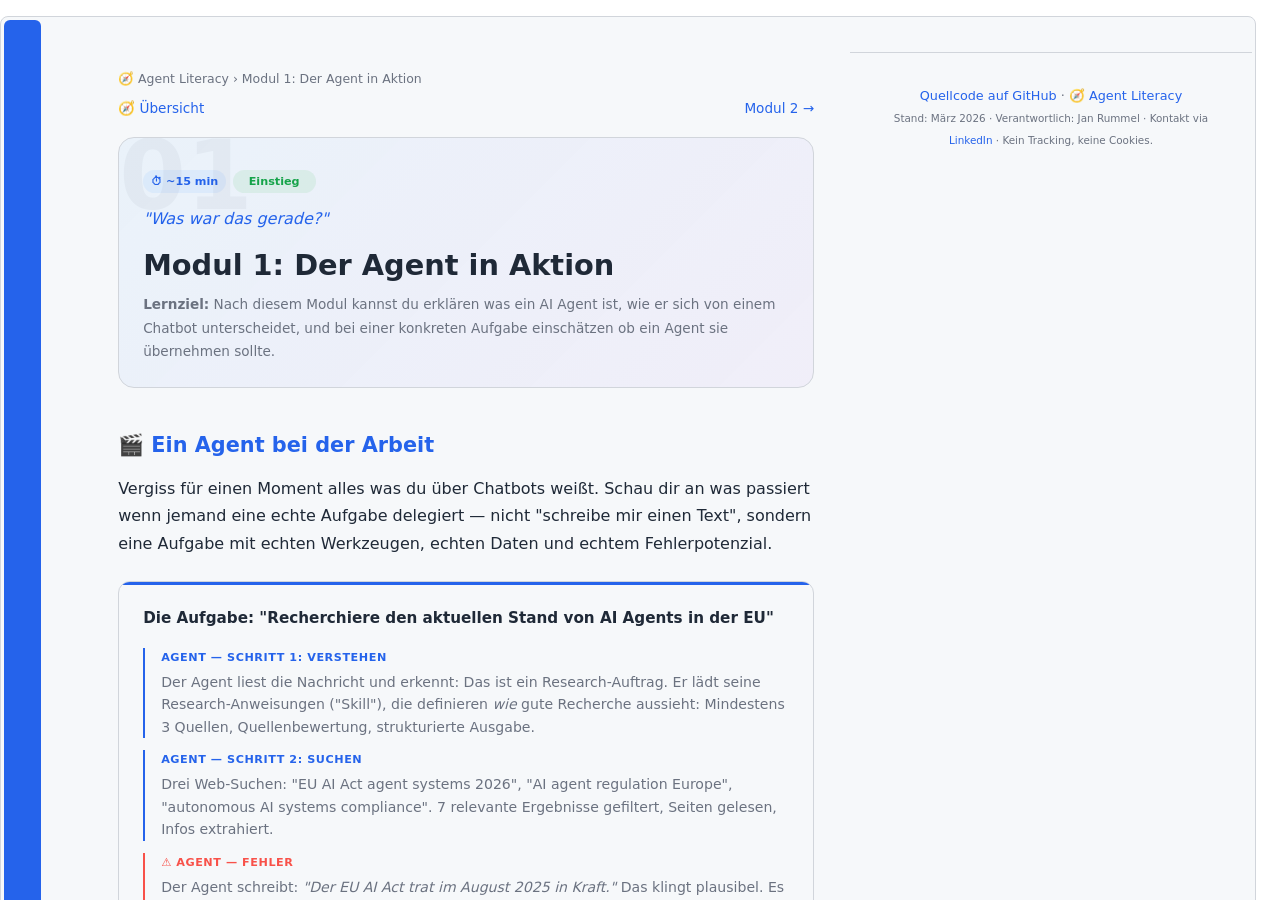
==== modul1.html @ 7f80206a "feat: giscus feedback widget + goatcounter analytics placeholder" ====
<!DOCTYPE html>
<html lang="de">
<head>
<meta charset="UTF-8">
<meta name="viewport" content="width=device-width, initial-scale=1.0">
<title>Modul 1: Der Agent in Aktion — Agent Literacy</title>
<meta name="description" content="Sieh einen AI Agent live arbeiten. Verstehe was unter der Haube passiert. Der Hook.">
<meta property="og:title" content="Modul 1 — Agent Literacy">
<meta property="og:url" content="https://planck-lab.github.io/agent-literacy/modul1.html">
<meta property="og:type" content="article">
<meta name="twitter:card" content="summary">
<meta property="og:image" content="https://planck-lab.github.io/agent-literacy/og-modul1.png">
<meta property="og:image:width" content="1200">
<meta property="og:image:height" content="630">
<link rel="stylesheet" href="style.css">
<link rel="icon" href="data:image/svg+xml,<svg xmlns='http://www.w3.org/2000/svg' viewBox='0 0 100 100'><text y='.9em' font-size='90'>🧭</text></svg>">
<style>
.module-header{position:relative;background:linear-gradient(135deg,rgba(88,166,255,.08),rgba(137,87,229,.06));border:1px solid var(--border);border-radius:16px;padding:2rem 1.5rem 1.5rem;margin-bottom:2rem;overflow:hidden}
.module-header::before{content:'01';position:absolute;top:-10px;right:20px;font-size:6rem;font-weight:900;opacity:.04;line-height:1}
.module-header .pills{display:flex;gap:.4rem;flex-wrap:wrap;margin-bottom:.75rem}
.module-header .pills span{font-size:.7rem;padding:.15rem .5rem;border-radius:20px;font-weight:600}
.module-header h1{font-size:1.8rem;margin-bottom:.25rem}
.module-header .question{color:var(--accent);font-style:italic;margin-bottom:.5rem}
.module-header .lernziel{color:var(--muted);font-size:.85rem}
.header-nav{display:flex;justify-content:space-between;margin-bottom:1rem;font-size:.85rem}
.header-nav a{color:var(--accent);text-decoration:none}
.header-nav a:hover{text-decoration:underline}

.demo-box{background:var(--surface);border:1px solid var(--border);border-radius:12px;padding:1.5rem;margin:1.5rem 0;position:relative;overflow:hidden}
.demo-box::before{content:'';position:absolute;top:0;left:0;right:0;height:3px;background:var(--accent)}
.demo-step{border-left:2px solid var(--accent);padding-left:1rem;margin:.75rem 0}
.demo-step.error{border-left-color:#f85149}
.demo-step.human{border-left-color:var(--green)}
.demo-label{font-size:.7rem;font-weight:700;text-transform:uppercase;letter-spacing:.05em;margin-bottom:.25rem}
.demo-label.agent{color:var(--accent)}
.demo-label.error{color:#f85149}
.demo-label.human{color:var(--green)}
.demo-content{color:var(--muted);font-size:.88rem;line-height:1.6}

.concept-grid{display:grid;grid-template-columns:1fr 1fr;gap:.75rem;margin:1.5rem 0}
.concept-card{background:var(--surface);border:1px solid var(--border);border-radius:10px;padding:1.25rem}
.concept-card .icon{font-size:1.5rem;margin-bottom:.5rem}
.concept-card h4{font-size:.9rem;margin-bottom:.4rem}
.concept-card p{color:var(--muted);font-size:.82rem;line-height:1.5;margin:0}

.loop-visual{display:flex;align-items:center;justify-content:center;gap:.5rem;flex-wrap:wrap;margin:1.5rem 0;padding:1.5rem;background:var(--surface);border:1px solid var(--border);border-radius:12px}
.loop-step{padding:.5rem .75rem;border-radius:8px;font-weight:600;font-size:.82rem;text-align:center;min-width:80px}
.loop-arrow{color:var(--muted);font-size:1.2rem}

.reflection-box{background:rgba(210,153,34,.06);border:1px solid rgba(210,153,34,.2);border-radius:12px;padding:1.5rem;margin:1.5rem 0}
.reflection-box h3{color:var(--orange);font-size:1rem;margin-bottom:.75rem}
.reflection-box ol,.reflection-box ul{padding-left:1.25rem}
.reflection-box li{color:var(--muted);font-size:.88rem;line-height:1.6;margin-bottom:.5rem}

.callout{padding:1rem 1.25rem;border-radius:10px;font-size:.88rem;line-height:1.6;margin:1.5rem 0}
.callout.blue{background:rgba(88,166,255,.06);border:1px solid rgba(88,166,255,.2)}
.callout.green{background:rgba(63,185,80,.06);border:1px solid rgba(63,185,80,.2)}
.callout.red{background:rgba(248,81,73,.06);border:1px solid rgba(248,81,73,.2)}

.case-study{background:var(--surface);border:1px solid var(--border);border-radius:12px;padding:1.5rem;margin:1.5rem 0}
.case-study h3{font-size:1rem;margin-bottom:.25rem}
.case-study .label{font-size:.7rem;font-weight:700;color:var(--accent);text-transform:uppercase;letter-spacing:.05em;margin-bottom:.5rem}

.delegation-exercise{background:var(--surface);border:1px solid var(--border);border-radius:12px;padding:1.5rem;margin:1.5rem 0}
.task-row{display:flex;align-items:center;gap:.75rem;padding:.75rem 0;border-bottom:1px solid var(--border);font-size:.88rem}
.task-row:last-child{border-bottom:none}
.task-emoji{font-size:1.2rem;flex-shrink:0}

.bottom-nav{display:flex;justify-content:space-between;align-items:center;padding:1.5rem 0;margin-top:2rem;border-top:1px solid var(--border)}
.bottom-nav a{color:var(--accent);text-decoration:none;font-size:.9rem}
.bottom-nav a:hover{text-decoration:underline}

@media(max-width:600px){
.module-header h1{font-size:1.4rem}
.concept-grid{grid-template-columns:1fr}
.loop-visual{flex-direction:column}
.loop-arrow{transform:rotate(90deg)}
}
</style>
<script>const _l=localStorage.getItem("lang");if(_l)document.documentElement.lang=_l;</script>
</head>
<body>
<a href="#main-content" class="skip-link"><span class="de">Zum Inhalt springen</span><span class="en">Skip to content</span></a>
<nav class="lang-switch" role="navigation" aria-label="Language">
<button class="lang-btn active" onclick="setLang('de')" aria-label="Switch to German">DE</button>
<button class="lang-btn" onclick="setLang('en')" aria-label="Switch to English">EN</button>
</div>

<main class="container" style="max-width:760px;margin:0 auto;padding:3rem 2rem 2rem">

<div class="breadcrumb"><span class="de"><a href="index.html">🧭 Agent Literacy</a> › Modul 1: Der Agent in Aktion</span><span class="en"><a href="index.html">🧭 Agent Literacy</a> › Module 1: The Agent in Action</span></div>
<div class="header-nav">
<a href="index.html">🧭 <span class="de">Übersicht</span><span class="en">Overview</span></a>
<a href="modul2.html"><span class="de">Modul 2 →</span><span class="en">Module 2 →</span></a>
</div>

<div class="module-header" id="main-content">
<div class="pills">
<span style="background:rgba(88,166,255,.1);color:var(--accent)">⏱ ~15 min</span>
<span style="background:rgba(63,185,80,.1);color:var(--green)"><span class="de">Einstieg</span><span class="en">Start here</span></span>
</div>
<p class="question"><span class="de">"Was war das gerade?"</span><span class="en">"What just happened?"</span></p>
<h1><span class="de">Modul 1: Der Agent in Aktion</span><span class="en">Module 1: The Agent in Action</span></h1>
<p class="lernziel"><span class="de"><strong>Lernziel:</strong> Nach diesem Modul kannst du erklären was ein AI Agent ist, wie er sich von einem Chatbot unterscheidet, und bei einer konkreten Aufgabe einschätzen ob ein Agent sie übernehmen sollte.</span><span class="en"><strong>Learning Goal:</strong> After this module, you can explain what an AI agent is, how it differs from a chatbot, and assess whether an agent should handle a specific task.</span></p>
</div>

<!-- ===== TEIL 1: Live Demo ===== -->
<section>
<h2><span class="de">🎬 Ein Agent bei der Arbeit</span><span class="en">🎬 An Agent at Work</span></h2>

<p><span class="de">Vergiss für einen Moment alles was du über Chatbots weißt. Schau dir an was passiert wenn jemand eine echte Aufgabe delegiert — nicht "schreibe mir einen Text", sondern eine Aufgabe mit echten Werkzeugen, echten Daten und echtem Fehlerpotenzial.</span><span class="en">Forget everything you know about chatbots for a moment. Watch what happens when someone delegates a real task — not "write me a text", but a task with real tools, real data, and real potential for failure.</span></p>

<div class="demo-box">
<h3 style="font-size:.95rem;margin-bottom:1rem"><span class="de">Die Aufgabe: "Recherchiere den aktuellen Stand von AI Agents in der EU"</span><span class="en">The Task: "Research the current state of AI agents in the EU"</span></h3>

<div class="demo-step">
<div class="demo-label agent"><span class="de">Agent — Schritt 1: Verstehen</span><span class="en">Agent — Step 1: Understanding</span></div>
<div class="demo-content"><span class="de">Der Agent liest die Nachricht und erkennt: Das ist ein Research-Auftrag. Er lädt seine Research-Anweisungen ("Skill"), die definieren <em>wie</em> gute Recherche aussieht: Mindestens 3 Quellen, Quellenbewertung, strukturierte Ausgabe.</span><span class="en">The agent reads the message and recognizes: This is a research task. It loads its research instructions ("Skill") that define <em>how</em> good research looks: At least 3 sources, source evaluation, structured output.</span></div>
</div>

<div class="demo-step">
<div class="demo-label agent"><span class="de">Agent — Schritt 2: Suchen</span><span class="en">Agent — Step 2: Searching</span></div>
<div class="demo-content"><span class="de">Drei Web-Suchen: "EU AI Act agent systems 2026", "AI agent regulation Europe", "autonomous AI systems compliance". 7 relevante Ergebnisse gefiltert, Seiten gelesen, Infos extrahiert.</span><span class="en">Three web searches: "EU AI Act agent systems 2026", "AI agent regulation Europe", "autonomous AI systems compliance". 7 relevant results filtered, pages read, info extracted.</span></div>
</div>

<div class="demo-step error">
<div class="demo-label error"><span class="de">⚠️ Agent — Fehler</span><span class="en">⚠️ Agent — Error</span></div>
<div class="demo-content"><span class="de">Der Agent schreibt: <em>"Der EU AI Act trat im August 2025 in Kraft."</em> Das klingt plausibel. Es ist falsch. Der AI Act wurde 2024 verabschiedet, die vollständige Durchsetzung beginnt erst <strong>August 2026</strong>. Der Agent hat zwei verschiedene Daten aus verschiedenen Quellen verwechselt — und es selbstbewusst als Fakt präsentiert.</span><span class="en">The agent writes: <em>"The EU AI Act came into force in August 2025."</em> Sounds plausible. It's wrong. The AI Act was adopted in 2024, full enforcement begins in <strong>August 2026</strong>. The agent confused two different dates from different sources — and confidently presented it as fact.</span></div>
</div>

<div class="demo-step human">
<div class="demo-label human"><span class="de">👤 Mensch — Korrektur</span><span class="en">👤 Human — Correction</span></div>
<div class="demo-content"><span class="de">"Das Datum stimmt nicht. Der AI Act wurde 2024 verabschiedet, Durchsetzung ab August 2026." Der Agent korrigiert sich, speichert die Korrektur als Regel und wird diesen Fehler beim nächsten Mal nicht mehr machen.</span><span class="en">"That date is wrong. The AI Act was adopted in 2024, enforcement from August 2026." The agent corrects itself, saves the correction as a rule, and won't make this mistake again.</span></div>
</div>

<div class="demo-step">
<div class="demo-label agent"><span class="de">Agent — Schritt 3: Ergebnis</span><span class="en">Agent — Step 3: Result</span></div>
<div class="demo-content"><span class="de">Ein strukturiertes Briefing mit korrekten Daten, Quellenangaben mit Tier-Bewertung (A/B/C), offenen Fragen und einem Hinweis auf die eigene Korrektur: <em>"Hinweis: Datum initial falsch, nach Korrektur durch Nutzer aktualisiert."</em></span><span class="en">A structured briefing with correct data, source citations with tier ratings (A/B/C), open questions, and a note about its own correction: <em>"Note: Date initially wrong, updated after user correction."</em></span></div>
</div>
</div>

<div class="callout blue">
<strong><span class="de">Was ist gerade passiert?</span><span class="en">What just happened?</span></strong>
<span class="de">Keine Copy-Paste-Antwort aus einem Chatbot. Der Agent hat <strong>Werkzeuge benutzt</strong> (Web-Suche), eine <strong>Strategie verfolgt</strong> (Research-Skill), einen <strong>Fehler gemacht</strong> und aus der <strong>menschlichen Korrektur gelernt</strong>. Das ist der Unterschied.</span>
<span class="en">No copy-paste answer from a chatbot. The agent <strong>used tools</strong> (web search), followed a <strong>strategy</strong> (research skill), <strong>made an error</strong>, and <strong>learned from human correction</strong>. That's the difference.</span>
</div>
</section>

<!-- ===== TEIL 2: Was ist ein Agent? ===== -->
<section>
<h2><span class="de">Was ist ein AI Agent?</span><span class="en">What Is an AI Agent?</span></h2>

<p><span class="de">Es gibt keine universelle Definition — aber es gibt einen Konsens über die Kernelemente. Anthropic, das Unternehmen hinter Claude, hat es 2024 so zusammengefasst:</span><span class="en">There's no universal definition — but there's consensus on the core elements. Anthropic, the company behind Claude, summarized it in 2024:</span></p>

<div class="callout blue">
<span class="de"><em>"Agents sind Systeme die LLMs nutzen um dynamisch ihren eigenen Workflow zu steuern und externe Tools zu verwenden, um Aufgaben zu erledigen."</em><br>— Anthropic, "Building Effective Agents" (2024)</span>
<span class="en"><em>"Agents are systems that use LLMs to dynamically direct their own workflows and use external tools to accomplish tasks."</em><br>— Anthropic, "Building Effective Agents" (2024)</span>
</div>

<p><span class="de">Drei Worte sind entscheidend: <strong>dynamisch</strong>, <strong>eigenen</strong>, <strong>Tools</strong>. Lass uns die auseinandernehmen.</span><span class="en">Three words are key: <strong>dynamically</strong>, <strong>own</strong>, <strong>tools</strong>. Let's break them apart.</span></p>

<div class="concept-grid">
<div class="concept-card">
<div class="icon">💬</div>
<h4><span class="de">Chatbot</span><span class="en">Chatbot</span></h4>
<p><span class="de">Du schreibst, er antwortet. Ein Ping-Pong. Der Chatbot hat kein Gedächtnis zwischen Sessions, keine Werkzeuge, keine Strategie. Er reagiert — er handelt nicht.</span><span class="en">You write, it answers. A ping-pong. The chatbot has no memory between sessions, no tools, no strategy. It reacts — it doesn't act.</span></p>
</div>
<div class="concept-card" style="border-color:var(--accent)">
<div class="icon">🤖</div>
<h4 style="color:var(--accent)"><span class="de">Agent</span><span class="en">Agent</span></h4>
<p><span class="de">Du gibst einen Auftrag, er <em>entscheidet</em> wie er ihn löst. Er kann im Web suchen, Dateien lesen, andere Agents fragen, Ergebnisse speichern. Er plant, handelt und reflektiert — in einer Schleife.</span><span class="en">You give a task, it <em>decides</em> how to solve it. It can search the web, read files, ask other agents, save results. It plans, acts, and reflects — in a loop.</span></p>
</div>
</div>

<h3><span class="de">Die Agent-Schleife</span><span class="en">The Agent Loop</span></h3>

<p><span class="de">Jeder Agent — egal welches Framework, egal welcher Anbieter — folgt im Kern dem gleichen Muster:</span><span class="en">Every agent — regardless of framework or provider — follows the same core pattern:</span></p>

<div class="loop-visual">
<div class="loop-step" style="background:rgba(88,166,255,.1);color:var(--accent)"><span class="de">Wahrnehmen</span><span class="en">Perceive</span></div>
<div class="loop-arrow">→</div>
<div class="loop-step" style="background:rgba(137,87,229,.1);color:var(--purple)"><span class="de">Denken</span><span class="en">Think</span></div>
<div class="loop-arrow">→</div>
<div class="loop-step" style="background:rgba(63,185,80,.1);color:var(--green)"><span class="de">Handeln</span><span class="en">Act</span></div>
<div class="loop-arrow">→</div>
<div class="loop-step" style="background:rgba(210,153,34,.1);color:var(--orange)"><span class="de">Beobachten</span><span class="en">Observe</span></div>
<div class="loop-arrow">↩</div>
</div>

<p><span class="de">Das ist keine Theorie — du hast es gerade gesehen:</span><span class="en">This isn't theory — you just saw it:</span></p>

<ol>
<li><span class="de"><strong>Wahrnehmen:</strong> Die Nachricht lesen, Intent erkennen ("Das ist ein Research-Auftrag")</span><span class="en"><strong>Perceive:</strong> Read the message, recognize intent ("This is a research task")</span></li>
<li><span class="de"><strong>Denken:</strong> Research-Skill laden, Suchstrategie planen</span><span class="en"><strong>Think:</strong> Load research skill, plan search strategy</span></li>
<li><span class="de"><strong>Handeln:</strong> Web-Suche ausführen, Seiten lesen, Infos extrahieren</span><span class="en"><strong>Act:</strong> Execute web search, read pages, extract information</span></li>
<li><span class="de"><strong>Beobachten:</strong> Ergebnisse prüfen — reichen sie? Sind sie konsistent? → Wenn nicht: zurück zu Schritt 2</span><span class="en"><strong>Observe:</strong> Check results — are they sufficient? Consistent? → If not: back to step 2</span></li>
</ol>

<div class="callout green">
<strong><span class="de">Das ist der Kern.</span><span class="en">That's the core.</span></strong>
<span class="de">Alles andere — MCP, LangChain, CrewAI, OpenClaw — sind Implementierungen dieses Musters. Das Muster selbst ist älter als ChatGPT — es basiert auf dem Sense-Plan-Act-Paradigma aus der Robotik (1960er) und dem BDI-Modell (Belief-Desire-Intention, Rao &amp; Georgeff, 1995).</span>
<span class="en">Everything else — MCP, LangChain, CrewAI, OpenClaw — are implementations of this pattern. The pattern predates ChatGPT — it's based on the Sense-Plan-Act paradigm from robotics (1960s) and the BDI model (Belief-Desire-Intention, Rao &amp; Georgeff, 1995).</span>
</div>
</section>

<!-- ===== TEIL 3: Die vier Bausteine ===== -->
<section>
<h2><span class="de">Die vier Bausteine eines Agent Systems</span><span class="en">The Four Building Blocks of an Agent System</span></h2>

<p><span class="de">Du musst kein Agent System bauen können. Aber du solltest wissen woraus es besteht — so wie du kein Auto bauen musst, aber Lenkrad, Bremse und Motor kennen solltest.</span><span class="en">You don't need to know how to build an agent system. But you should know what it's made of — just like you don't need to build a car, but you should know the steering wheel, brakes, and engine.</span></p>

<div class="concept-grid">
<div class="concept-card">
<div class="icon">🧠</div>
<h4><span class="de">1. Das Gehirn (LLM)</span><span class="en">1. The Brain (LLM)</span></h4>
<p><span class="de">Ein Large Language Model wie GPT-4, Claude oder Llama. Es kann denken, Text verstehen und Entscheidungen treffen — aber es kann nichts <em>tun</em> ohne Werkzeuge.</span><span class="en">A Large Language Model like GPT-4, Claude, or Llama. It can think, understand text, and make decisions — but it can't <em>do</em> anything without tools.</span></p>
</div>
<div class="concept-card">
<div class="icon">🔧</div>
<h4><span class="de">2. Die Werkzeuge (Tools)</span><span class="en">2. The Tools</span></h4>
<p><span class="de">Web-Suche, Dateien lesen, E-Mails senden, APIs aufrufen. Tools geben dem Agent Hände. Ohne Tools ist ein Agent nur ein Chatbot der gute Vorsätze hat.</span><span class="en">Web search, reading files, sending emails, calling APIs. Tools give the agent hands. Without tools, an agent is just a chatbot with good intentions.</span></p>
</div>
<div class="concept-card">
<div class="icon">📝</div>
<h4><span class="de">3. Das Gedächtnis (Memory)</span><span class="en">3. The Memory</span></h4>
<p><span class="de">Kurzzeit (aktuelle Unterhaltung), Langzeit (gespeicherte Fakten und Regeln). Ohne Gedächtnis vergisst der Agent alles nach jedem Gespräch — wie ein Kollege mit totalem Gedächtnisverlust.</span><span class="en">Short-term (current conversation), long-term (stored facts and rules). Without memory, the agent forgets everything after each conversation — like a colleague with total amnesia.</span></p>
</div>
<div class="concept-card">
<div class="icon">📋</div>
<h4><span class="de">4. Die Anweisungen (Instructions)</span><span class="en">4. The Instructions</span></h4>
<p><span class="de">Wer bin ich? Was darf ich? Was soll ich nie tun? Wie recherchiere ich? Anweisungen definieren Identität und Verhalten — wie ein Arbeitsvertrag mit Jobbeschreibung.</span><span class="en">Who am I? What may I do? What must I never do? How do I research? Instructions define identity and behavior — like an employment contract with a job description.</span></p>
</div>
</div>

<div class="callout blue">
<strong><span class="de">Merke:</span><span class="en">Remember:</span></strong>
<span class="de">Gehirn + Tools + Gedächtnis + Anweisungen = Agent System. Jede dieser Komponenten kann stark oder schwach sein. Die Kunst liegt nicht im Bauen — sie liegt im <strong>richtigen Zusammenspiel</strong>.</span>
<span class="en">Brain + Tools + Memory + Instructions = Agent System. Each component can be strong or weak. The art isn't in building — it's in the <strong>right combination</strong>.</span>
</div>
</section>

<!-- ===== TEIL 4: Chatbot vs Agent ===== -->
<section>
<h2><span class="de">Chatbot vs. Agent — Der entscheidende Unterschied</span><span class="en">Chatbot vs. Agent — The Crucial Difference</span></h2>

<table>
<thead>
<tr>
<th></th>
<th><span class="de">Chatbot</span><span class="en">Chatbot</span></th>
<th><span class="de">Agent</span><span class="en">Agent</span></th>
</tr>
</thead>
<tbody>
<tr>
<td><span class="de">Interaktion</span><span class="en">Interaction</span></td>
<td><span class="de">Frage → Antwort</span><span class="en">Question → Answer</span></td>
<td><span class="de">Auftrag → Strategie → Ergebnis</span><span class="en">Task → Strategy → Result</span></td>
</tr>
<tr>
<td><span class="de">Werkzeuge</span><span class="en">Tools</span></td>
<td><span class="de">Keine (nur Texterzeugung)</span><span class="en">None (text generation only)</span></td>
<td><span class="de">Web-Suche, Dateien, APIs, Shell</span><span class="en">Web search, files, APIs, shell</span></td>
</tr>
<tr>
<td><span class="de">Gedächtnis</span><span class="en">Memory</span></td>
<td><span class="de">Nur innerhalb der Session</span><span class="en">Only within the session</span></td>
<td><span class="de">Über Sessions hinweg</span><span class="en">Across sessions</span></td>
</tr>
<tr>
<td><span class="de">Autonomie</span><span class="en">Autonomy</span></td>
<td><span class="de">Wartet auf Input</span><span class="en">Waits for input</span></td>
<td><span class="de">Kann eigenständig handeln</span><span class="en">Can act independently</span></td>
</tr>
<tr>
<td><span class="de">Fehler</span><span class="en">Errors</span></td>
<td><span class="de">Falsche Antwort</span><span class="en">Wrong answer</span></td>
<td><span class="de">Falsche Handlung (schwerwiegender)</span><span class="en">Wrong action (more serious)</span></td>
</tr>
</tbody>
</table>

<div class="callout red">
<strong><span class="de">Warum der Unterschied wichtig ist:</span><span class="en">Why the difference matters:</span></strong>
<span class="de">Wenn ein Chatbot etwas Falsches sagt, liest du es und ignorierst es. Wenn ein Agent etwas Falsches <em>tut</em> — eine Datei löscht, eine E-Mail sendet, einen falschen Commit pusht — hat das Konsequenzen in der echten Welt. Deshalb ist das Thema <strong>Vertrauen & Delegation</strong> (Modul 2) so zentral.</span>
<span class="en">When a chatbot says something wrong, you read it and ignore it. When an agent <em>does</em> something wrong — deletes a file, sends an email, pushes a bad commit — that has real-world consequences. That's why <strong>Trust & Delegation</strong> (Module 2) is so central.</span>
</div>
</section>

<!-- ===== TEIL 5: Fallstudie ===== -->
<section>
<div class="case-study">
<div class="label"><span class="de">Fallstudie</span><span class="en">Case Study</span></div>
<h3><span class="de">🏗️ "Dieser Kurs wurde von einem Agent mitgebaut"</span><span class="en">🏗️ "This course was co-built by an agent"</span></h3>

<p style="color:var(--muted);font-size:.88rem;line-height:1.6"><span class="de">Kein Marketing-Claim — eine dokumentierte Tatsache. Die Architektur dieses Kurses wurde von einem AI Agent System entworfen, das auf einem Mac mini läuft. Der Agent:</span><span class="en">Not a marketing claim — a documented fact. This course's architecture was designed by an AI agent system running on a Mac mini. The agent:</span></p>

<ul style="color:var(--muted);font-size:.88rem;line-height:1.8">
<li><span class="de">Recherchierte existierende Kurse und fand die Marktlücke (alle Kurse sind Build-Kurse)</span><span class="en">Researched existing courses and found the market gap (all courses are build courses)</span></li>
<li><span class="de">Analysierte die besten Online-Kurse weltweit (Andrew Ng, fast.ai, 3Blue1Brown) nach Engagement-Patterns</span><span class="en">Analyzed the world's best online courses (Andrew Ng, fast.ai, 3Blue1Brown) for engagement patterns</span></li>
<li><span class="de">Fand 10 kritische Faktenfehler in einer früheren Version — und fixte sie</span><span class="en">Found 10 critical factual errors in an earlier version — and fixed them</span></li>
<li><span class="de">Machte dabei selbst Fehler (falsche Jahreszahlen, verwechselte Autoren) — die der Mensch korrigierte</span><span class="en">Made its own mistakes along the way (wrong years, confused authors) — which the human corrected</span></li>
</ul>

<p style="color:var(--muted);font-size:.88rem;line-height:1.6"><span class="de">Das ist kein perfekter Prozess. Es ist ein <strong>ehrlicher Prozess</strong> — und genau darum geht es in diesem Kurs. Die Architektur des Systems ist als <a href="https://github.com/planck-lab/agent-system-starter-kit" style="color:var(--accent)">Open-Source Starter Kit</a> verfügbar.</span><span class="en">This isn't a perfect process. It's an <strong>honest process</strong> — and that's exactly what this course is about. The system's architecture is available as an <a href="https://github.com/planck-lab/agent-system-starter-kit" style="color:var(--accent)">open-source Starter Kit</a>.</span></p>
</div>
</section>

<!-- Running Example -->
<section>
<div style="background:rgba(137,87,229,.06);border:1px solid rgba(137,87,229,.2);border-radius:12px;padding:1.25rem;margin:1.5rem 0">
<p style="font-size:.75rem;font-weight:700;color:#8957e5;text-transform:uppercase;letter-spacing:.05em;margin-bottom:.5rem"><span class="de">📎 Durchgängiges Beispiel: TechCo</span><span class="en">📎 Running Example: TechCo</span></p>
<p style="color:var(--muted);font-size:.85rem;line-height:1.6"><span class="de"><strong>TechCo</strong> ist eine Beratungsfirma mit 20 Leuten. Die Geschäftsführerin Lisa hat gehört, dass AI Agents die Produktivität steigern können. Sie bittet ihren Tech Lead Marco, das Thema zu evaluieren. In jedem Modul begleiten wir TechCo bei einer Entscheidung.</span><span class="en"><strong>TechCo</strong> is a consulting firm with 20 people. CEO Lisa heard that AI agents can boost productivity. She asks tech lead Marco to evaluate the topic. In every module, we follow TechCo through a decision.</span></p>
<p style="color:var(--muted);font-size:.85rem;line-height:1.6;margin-top:.5rem"><span class="de"><strong>Modul 1:</strong> Marco testet einen Agent mit einer Research-Aufgabe. Der Agent liefert in 3 Minuten ein Briefing — inklusive einem falschen Datum. Marco denkt: <em>"Beeindruckend schnell. Aber kann ich dem vertrauen?"</em></span><span class="en"><strong>Module 1:</strong> Marco tests an agent with a research task. The agent delivers a briefing in 3 minutes — including a wrong date. Marco thinks: <em>"Impressively fast. But can I trust it?"</em></span></p>
</div>
</section>

<!-- ===== TEIL 6: Erstes Delegation Decision ===== -->
<section>
<h2><span class="de">🧭 Dein erstes Delegation Decision</span><span class="en">🧭 Your First Delegation Decision</span></h2>

<p><span class="de">Das zentrale Framework dieses Kurses. Für jede Aufgabe: <strong>Kann der Agent sie?</strong> und <strong>Was passiert wenn er einen Fehler macht?</strong></span><span class="en">The central framework of this course. For every task: <strong>Can the agent do it?</strong> and <strong>What happens if it makes a mistake?</strong></span></p>

<div class="delegation-exercise">
<h3 style="font-size:.95rem;margin-bottom:1rem"><span class="de">Übung: Ordne diese Aufgaben ein</span><span class="en">Exercise: Classify these tasks</span></h3>

<div class="task-row">
<span class="task-emoji">📰</span>
<div>
<strong><span class="de">Nachrichten zu einem Thema zusammenfassen</span><span class="en">Summarize news about a topic</span></strong>
<details><summary style="color:var(--accent);font-size:.8rem;cursor:pointer;margin-top:.25rem"><span class="de">Lösung zeigen</span><span class="en">Show solution</span></summary>
<p style="color:var(--muted);font-size:.8rem;padding-top:.25rem"><span class="de">Agent kann es ✅ · Risiko niedrig → <strong style="color:var(--green)">Delegieren</strong></span><span class="en">Agent can do it ✅ · Risk low → <strong style="color:var(--green)">Delegate</strong></span></p>
</details>
</div>
</div>

<div class="task-row">
<span class="task-emoji">📧</span>
<div>
<strong><span class="de">E-Mail an einen Kunden senden</span><span class="en">Send an email to a customer</span></strong>
<details><summary style="color:var(--accent);font-size:.8rem;cursor:pointer;margin-top:.25rem"><span class="de">Lösung zeigen</span><span class="en">Show solution</span></summary>
<p style="color:var(--muted);font-size:.8rem;padding-top:.25rem"><span class="de">Agent kann es ✅ · Risiko hoch (irreversibel, reputationsrelevant) → <strong style="color:var(--orange)">Nur mit Freigabe</strong></span><span class="en">Agent can do it ✅ · Risk high (irreversible, reputation) → <strong style="color:var(--orange)">Only with approval</strong></span></p>
</details>
</div>
</div>

<div class="task-row">
<span class="task-emoji">🔢</span>
<div>
<strong><span class="de">Komplexe Finanzprognose erstellen</span><span class="en">Create a complex financial forecast</span></strong>
<details><summary style="color:var(--accent);font-size:.8rem;cursor:pointer;margin-top:.25rem"><span class="de">Lösung zeigen</span><span class="en">Show solution</span></summary>
<p style="color:var(--muted);font-size:.8rem;padding-top:.25rem"><span class="de">Agent kann es eingeschränkt · Risiko hoch → <strong style="color:#f85149">Nicht delegieren</strong> (Agent kann Daten sammeln, Mensch analysiert)</span><span class="en">Agent can partially · Risk high → <strong style="color:#f85149">Don't delegate</strong> (Agent collects data, human analyzes)</span></p>
</details>
</div>
</div>

<div class="task-row">
<span class="task-emoji">🗂️</span>
<div>
<strong><span class="de">Dateien in einem Ordner umbenennen</span><span class="en">Rename files in a folder</span></strong>
<details><summary style="color:var(--accent);font-size:.8rem;cursor:pointer;margin-top:.25rem"><span class="de">Lösung zeigen</span><span class="en">Show solution</span></summary>
<p style="color:var(--muted);font-size:.8rem;padding-top:.25rem"><span class="de">Agent kann es ✅ · Risiko mittel (reversibel, aber nervig) → <strong style="color:var(--orange)">Plan zeigen lassen, dann freigeben</strong></span><span class="en">Agent can do it ✅ · Risk medium (reversible, but annoying) → <strong style="color:var(--orange)">Review plan first, then approve</strong></span></p>
</details>
</div>
</div>
</div>
</section>

<!-- ===== TEIL 7: Reflexion ===== -->
<section>
<div class="reflection-box">
<h3>💭 <span class="de">Reflexionsfragen</span><span class="en">Reflection Questions</span></h3>
<ol>
<li><span class="de">In der Demo hat der Agent ein falsches Datum präsentiert. <strong>Woran hättest du erkannt dass es falsch ist?</strong> Was wenn du das Thema nicht gut genug kennst um den Fehler zu bemerken?</span><span class="en">In the demo, the agent presented a wrong date. <strong>How would you have recognized it was wrong?</strong> What if you don't know the topic well enough to spot the error?</span></li>
<li><span class="de">Denk an deinen Arbeitsalltag: <strong>Welche Aufgabe würdest du als erstes an einen Agent delegieren?</strong> Warum gerade die?</span><span class="en">Think about your workday: <strong>Which task would you delegate to an agent first?</strong> Why that one?</span></li>
<li><span class="de">Der Fehler war ein falsches Datum — relativ harmlos. <strong>Was wäre passiert wenn der Fehler in einer E-Mail an einen wichtigen Kunden gelandet wäre?</strong></span><span class="en">The error was a wrong date — relatively harmless. <strong>What would have happened if that error ended up in an email to an important client?</strong></span></li>
</ol>
</div>
</section>

<!-- ===== Spot the Error ===== -->
<section>
<h2><span class="de">🔍 Spot the Error</span><span class="en">🔍 Spot the Error</span></h2>

<p><span class="de">Ein Agent hat folgendes geschrieben. Finde den Fehler:</span><span class="en">An agent wrote the following. Find the error:</span></p>

<div class="demo-box" style="border-color:var(--orange)">
<p style="font-size:.88rem;line-height:1.6;color:var(--muted);font-style:italic"><span class="de">"MCP (Model Context Protocol) wurde 2024 von OpenAI vorgestellt und hat sich als Industriestandard für die Kommunikation zwischen Agents etabliert."</span><span class="en">"MCP (Model Context Protocol) was introduced by OpenAI in 2024 and has established itself as the industry standard for communication between agents."</span></p>
</div>

<details>
<summary style="cursor:pointer;color:var(--accent);font-size:.9rem"><span class="de">Lösung aufdecken</span><span class="en">Reveal solution</span></summary>
<div style="margin-top:.75rem;padding:1rem;background:var(--surface);border-radius:8px;font-size:.88rem">
<p><span class="de"><strong>Zwei Fehler:</strong></span><span class="en"><strong>Two errors:</strong></span></p>
<ol style="color:var(--muted);line-height:1.6">
<li><span class="de">MCP wurde von <strong>Anthropic</strong> vorgestellt, nicht von OpenAI.</span><span class="en">MCP was introduced by <strong>Anthropic</strong>, not OpenAI.</span></li>
<li><span class="de">MCP ist ein Protokoll für <strong>Tool-Nutzung</strong> (Agent ↔ Tool), nicht für die Kommunikation zwischen Agents. Für Agent-zu-Agent gibt es A2A (Agent-to-Agent Protocol) von Google.</span><span class="en">MCP is a protocol for <strong>tool usage</strong> (Agent ↔ Tool), not for communication between agents. For agent-to-agent communication, there's A2A (Agent-to-Agent Protocol) by Google.</span></li>
</ol>
<p style="color:var(--muted)"><span class="de"><strong>Lesson:</strong> Agents verwechseln häufig ähnliche Konzepte — besonders bei Firmen und Protokollen. Immer verifizieren.</span><span class="en"><strong>Lesson:</strong> Agents frequently confuse similar concepts — especially companies and protocols. Always verify.</span></p>
</div>
</details>
</section>

<!-- ===== Takeaway ===== -->
<section>
<h2><span class="de">📌 Was du mitnimmst</span><span class="en">📌 Key Takeaways</span></h2>

<ol style="line-height:1.8;font-size:.92rem">
<li><span class="de"><strong>Ein Agent ist kein besserer Chatbot</strong> — er kann handeln, planen und Fehler machen die echte Konsequenzen haben.</span><span class="en"><strong>An agent is not a better chatbot</strong> — it can act, plan, and make mistakes with real consequences.</span></li>
<li><span class="de"><strong>Die Agent-Schleife</strong> (Wahrnehmen → Denken → Handeln → Beobachten) ist das universelle Muster hinter jedem Framework.</span><span class="en"><strong>The Agent Loop</strong> (Perceive → Think → Act → Observe) is the universal pattern behind every framework.</span></li>
<li><span class="de"><strong>Vier Bausteine:</strong> Gehirn (LLM), Werkzeuge, Gedächtnis, Anweisungen. Jeder kann stark oder schwach sein.</span><span class="en"><strong>Four building blocks:</strong> Brain (LLM), Tools, Memory, Instructions. Each can be strong or weak.</span></li>
<li><span class="de"><strong>The Delegation Decision</strong> — die erste Frage bei jeder Aufgabe: Kann der Agent das? Und was passiert wenn er sich irrt?</span><span class="en"><strong>The Delegation Decision</strong> — the first question for every task: Can the agent do it? And what happens if it's wrong?</span></li>
</ol>
</section>

<!-- ===== Bottom Navigation ===== -->
<div class="bottom-nav">
<a href="index.html">← <span class="de">Übersicht</span><span class="en">Overview</span></a>
<a href="modul2.html"><span class="de">Modul 2: Vertrauen & Delegation →</span><span class="en">Module 2: Trust & Delegation →</span></a>
</div>

<!-- Giscus Feedback Widget -->
<section class="feedback-section" style="max-width: 800px; margin: 3rem auto; padding: 0 1rem;">
  <h2 style="color: #e0e0e0; font-size: 1.3rem; margin-bottom: 1rem;">💬 Feedback & Fragen</h2>
  <script src="https://giscus.app/client.js"
    data-repo="planck-lab/agent-literacy"
    data-repo-id="REPO_ID_PLACEHOLDER"
    data-category="General"
    data-category-id="CATEGORY_ID_PLACEHOLDER"
    data-mapping="pathname"
    data-strict="0"
    data-reactions-enabled="1"
    data-emit-metadata="0"
    data-input-position="top"
    data-theme="dark_dimmed"
    data-lang="de"
    crossorigin="anonymous"
    async>
  </script>
</section>

</main><!-- /.container -->

<footer role="contentinfo">
<a href="https://github.com/planck-lab/agent-literacy"><span class="de">Quellcode auf GitHub</span><span class="en">Source on GitHub</span></a> · <a href="index.html">🧭 Agent Literacy</a>
<br><span style="font-size:.65rem;color:var(--muted)"><span class="de">Stand: März 2026 · Verantwortlich: Jan Rummel · Kontakt via <a href="https://linkedin.com/in/janrummel">LinkedIn</a> · Kein Tracking, keine Cookies.</span><span class="en">As of March 2026 · Responsible: Jan Rummel · Contact via <a href="https://linkedin.com/in/janrummel">LinkedIn</a> · No tracking, no cookies.</span></span>
</footer>

<script>
function setLang(l){document.documentElement.lang=l;document.querySelectorAll('.lang-btn').forEach(b=>b.classList.remove('active'));document.querySelector(`.lang-btn[onclick="setLang('${l}')"]`).classList.add('active');localStorage.setItem('lang',l)}
const s=localStorage.getItem('lang');if(s)setLang(s);
</script>
<button class="back-to-top" onclick="scrollTo({top:0,behavior:'smooth'})" aria-label="Back to top">↑</button>
<script>const b=document.querySelector(".back-to-top");window.addEventListener("scroll",()=>{b.style.display=window.scrollY>400?"flex":"none"})</script>
<!-- GoatCounter Analytics - code wird nach Account-Setup eingesetzt -->
<!-- <script data-goatcounter="https://SITECODE.goatcounter.com/count" async src="//gc.zgo.at/count.js"></script> -->

</body></html>
---- style.css ----
:root {
  --bg: #0d1117; --surface: #161b22; --border: #30363d;
  --text: #e6edf3; --muted: #9ca3af; --accent: #58a6ff;
  --green: #3fb950; --orange: #d29922; --purple: #8957e5;
}
@media (prefers-color-scheme: light) {
  :root {
    --bg: #ffffff; --surface: #f6f8fa; --border: #d1d5db;
    --text: #1f2937; --muted: #6b7280; --accent: #2563eb;
    --green: #16a34a; --orange: #d97706; --purple: #7c3aed;
  }
}
* { margin: 0; padding: 0; box-sizing: border-box; }
html { overflow-x: hidden; }
body { overflow-x: hidden;
  font-family: -apple-system, BlinkMacSystemFont, 'SF Pro', system-ui, sans-serif;
  background: var(--bg); color: var(--text); min-height: 100vh; line-height: 1.7;
}
a { color: var(--accent); text-decoration: none; }
a:hover { text-decoration: underline; }
.lang-switch {
  position: fixed; top: 1rem; right: 1.5rem; z-index: 100;
  display: flex; gap: 0.25rem; background: var(--surface); border: 1px solid var(--border);
  border-radius: 8px; padding: 0.2rem;
}
.lang-btn {
  padding: 0.3rem 0.6rem; border-radius: 6px; border: none;
  background: transparent; color: var(--muted); cursor: pointer;
  font-size: 0.8rem; font-weight: 600; transition: all 0.2s;
}
.lang-btn.active { background: var(--accent); color: var(--bg); }
.lang-btn:hover:not(.active) { color: var(--text); }
[lang="de"] .en, [lang="en"] .de { display: none; }
.container { max-width: 720px; width: 100%; margin: 0 auto; padding: 5rem 2rem 2rem; }
h1 { font-size: 2rem; font-weight: 800; margin-bottom: 0.5rem; }
h2 { font-size: 1.3rem; font-weight: 800; margin: 2.5rem 0 0.75rem; color: var(--accent); }
.subtitle { color: var(--muted); margin-bottom: 2rem; }
.step {
  background: var(--surface); border: 1px solid var(--border); border-radius: 12px;
  padding: 1.5rem; margin-bottom: 1.5rem;
}
.step-header { display: flex; align-items: center; gap: 0.75rem; margin-bottom: 1rem; }
.step-num {
  width: 32px; height: 32px; background: var(--accent); color: var(--bg);
  border-radius: 8px; display: flex; align-items: center; justify-content: center;
  font-weight: 800; font-size: 0.9rem; flex-shrink: 0;
}
.step-title { font-weight: 700; font-size: 1.05rem; }
.step ol, .step ul { padding-left: 1.5rem; }
.step li { margin-bottom: 0.4rem; }
.checkpoint {
  background: rgba(63,185,80,0.1); border: 1px solid rgba(63,185,80,0.3);
  border-radius: 8px; padding: 0.75rem 1rem; margin-top: 1rem;
  font-size: 0.9rem; color: var(--green);
}
.tip {
  background: rgba(88,166,255,0.08); border: 1px solid rgba(88,166,255,0.2);
  border-radius: 8px; padding: 0.75rem 1rem; margin: 1rem 0;
  font-size: 0.9rem; color: var(--accent);
}
.card {
  background: var(--surface); border: 1px solid var(--border); border-radius: 12px;
  padding: 1.5rem; margin-bottom: 1rem; transition: transform 0.2s;
}
.card:hover { transform: translateY(-2px); }
.glossary {
  background: var(--surface); border: 1px solid var(--border); border-radius: 12px;
  padding: 1.5rem; margin: 2rem 0;
}
.glossary dt { font-weight: 700; color: var(--accent); margin-top: 0.75rem; }
.glossary dt:first-child { margin-top: 0; }
.glossary dd { color: var(--muted); font-size: 0.9rem; margin-left: 0; }
.celebration {
  text-align: center; padding: 2rem; background: var(--surface);
  border: 1px solid var(--green); border-radius: 12px; margin: 2rem 0;
}
.celebration h2 { color: var(--green); margin-bottom: 0.5rem; }
.btn {
  display: inline-block; background: var(--accent); color: var(--bg); padding: 0.75rem 2rem;
  border-radius: 8px; font-weight: 700; font-size: 1rem; border: none; cursor: pointer;
  text-decoration: none;
}
.btn:hover { opacity: 0.9; text-decoration: none; }
.back-link { display: inline-block; margin-bottom: 1rem; color: var(--muted); font-size: 0.85rem; }

/* Module Header */
.module-header {
  background: var(--surface);
  border: 1px solid var(--border);
  border-radius: 14px;
  padding: 1.5rem;
  margin-bottom: 2rem;
  position: relative;
  overflow: hidden;
}
.module-header::before {
  content: '';
  position: absolute;
  top: 0; left: 0; right: 0;
  height: 3px;
  background: linear-gradient(90deg, var(--accent), var(--green), var(--orange), var(--purple));
}
.module-header .module-id {
  font-size: 2.5rem;
  font-weight: 900;
  color: var(--accent);
  opacity: .15;
  position: absolute;
  top: .5rem; right: 1.25rem;
  line-height: 1;
  pointer-events: none;
}
.module-header h1 {
  font-size: 1.6rem;
  margin: .25rem 0 .5rem;
}
.module-header .meta-row {
  display: flex;
  gap: .5rem;
  align-items: center;
  flex-wrap: wrap;
  font-size: .8rem;
  color: var(--muted);
  margin-bottom: .25rem;
}
.module-header .meta-pill {
  display: inline-flex;
  align-items: center;
  gap: .25rem;
  padding: .2rem .6rem;
  border-radius: 20px;
  font-size: .75rem;
  font-weight: 600;
}
.module-header .meta-pill.track { background: rgba(88,166,255,.1); color: var(--accent); }
.module-header .meta-pill.level { background: rgba(63,185,80,.1); color: var(--green); }
.module-header .meta-pill.level-adv { background: rgba(210,153,34,.1); color: var(--orange); }
.module-header .meta-pill.time { background: rgba(137,87,229,.1); color: var(--purple); }
.module-header .subtitle {
  color: var(--muted);
  font-size: .9rem;
  margin: .5rem 0 0;
  line-height: 1.5;
}
.module-header .goal-row {
  margin-top: 1rem;
  padding-top: .75rem;
  border-top: 1px solid var(--border);
  font-size: .85rem;
  color: var(--muted);
  line-height: 1.5;
}
.module-header .goal-row strong {
  color: var(--text);
}
.nav-footer { display: flex; justify-content: space-between; margin: 2rem 0; flex-wrap: wrap; gap: 1rem; }
footer {
  text-align: center; padding: 2rem; color: var(--muted); font-size: 0.8rem;
  border-top: 1px solid var(--border); max-width: 720px; margin: 2rem auto 0;
}
/* Focus styles for keyboard navigation */
a:focus-visible, button:focus-visible, .btn:focus-visible {
  outline: 2px solid var(--accent);
  outline-offset: 2px;
  border-radius: 4px;
}
/* Skip link */
.skip-link {
  position: absolute; top: -100px; left: 1rem; z-index: 200;
  background: var(--accent); color: var(--bg); padding: 0.5rem 1rem;
  border-radius: 0 0 8px 8px; font-weight: 700; text-decoration: none;
  transition: top 0.2s;
}
.skip-link:focus { top: 0; }
/* Progress bar (behavioral) */
.progress-bar {
  position: fixed; top: 0; left: 0; width: 100%; height: 4px; z-index: 99;
  background: var(--border);
}
.progress-fill {
  height: 100%; background: var(--accent); transition: width 0.3s;
  border-radius: 0 2px 2px 0;
}
/* Tables */
table { width: 100%; max-width: 100%; border-collapse: collapse; margin: 1rem 0; font-size: 0.85rem; table-layout: fixed; word-wrap: break-word; }
th, td { padding: 0.6rem 0.75rem; text-align: left; border: 1px solid var(--border); }
th { background: var(--surface); color: var(--accent); font-weight: 700; font-size: 0.8rem; white-space: nowrap; }
td { color: var(--muted); }
td:first-child { color: var(--text); font-weight: 600; }
tr:hover td { background: rgba(88,166,255,0.03); }
@media (max-width: 600px) {
  table { font-size: 0.75rem; }
  th, td { padding: 0.4rem 0.5rem; }
}

/* Source Citation */
.source { font-size: 0.78rem; color: var(--muted); background: var(--surface); border-radius: 6px; padding: 0.5rem 0.75rem; margin: 0.75rem 0; border-left: 2px solid #a78bfa; }
.source a { color: #a78bfa; }

/* Comparison Cards */
.comparison { display: grid; grid-template-columns: 1fr 1fr; gap: 1rem; margin: 1.5rem 0; }
.compare-card { background: var(--surface); border: 1px solid var(--border); border-radius: 12px; padding: 1.25rem; }
.compare-card.bad { border-color: rgba(248,81,73,0.4); }
.compare-card.good { border-color: rgba(63,185,80,0.4); }
.compare-card h4 { font-size: 0.9rem; margin-bottom: 0.5rem; }
.compare-card p, .compare-card ul { font-size: 0.85rem; color: var(--muted); margin: 0; }
.compare-card ul { padding-left: 1.25rem; }

/* Troubleshooting */
.troubleshooting { background: rgba(210,153,34,0.08); border: 1px solid rgba(210,153,34,0.2); border-radius: 8px; padding: 1rem 1.25rem; margin: 1rem 0; font-size: 0.85rem; }
.troubleshooting strong { color: var(--orange); }
.troubleshooting p { color: var(--muted); margin: 0.3rem 0; }

/* Glossary Widget */
.glossary-toggle { position: fixed; bottom: 1.5rem; right: 1.5rem; background: var(--surface); border: 1px solid var(--border); color: var(--text); padding: 0.6rem 1rem; border-radius: 20px; cursor: pointer; font-size: 0.8rem; font-weight: 700; z-index: 100; transition: all 0.2s; }
.glossary-toggle:hover { border-color: var(--accent); color: var(--accent); }
.glossary-panel { display: none; position: fixed; bottom: 4rem; right: 1.5rem; background: var(--surface); border: 1px solid var(--border); border-radius: 12px; padding: 1.25rem; width: 280px; max-height: 400px; overflow-y: auto; z-index: 100; box-shadow: 0 8px 32px rgba(0,0,0,0.4); }
.glossary-panel.open { display: block; }
.glossary-panel h3 { font-size: 0.9rem; margin: 0 0 0.75rem; color: var(--accent); }
.glossary-panel dt { font-weight: 700; font-size: 0.85rem; color: var(--text); margin-top: 0.5rem; }
.glossary-panel dd { font-size: 0.8rem; color: var(--muted); margin: 0.15rem 0 0.5rem 0; line-height: 1.4; }

/* Reduced Motion */
@media (prefers-reduced-motion: reduce) {
  *, *::before, *::after { animation-duration: 0.01ms !important; transition-duration: 0.01ms !important; }
}

.back-to-top{position:fixed;bottom:1.5rem;right:1.5rem;background:var(--surface);border:1px solid var(--border);color:var(--muted);width:40px;height:40px;border-radius:50%;cursor:pointer;font-size:1.1rem;display:none;align-items:center;justify-content:center;z-index:90;transition:all .2s}
.back-to-top:hover{color:var(--accent);border-color:var(--accent)}
.breadcrumb{font-size:.78rem;color:var(--muted);margin-bottom:.5rem}
.breadcrumb a{color:var(--muted)}
.breadcrumb a:hover{color:var(--accent)}
@media (max-width: 600px) {
  .container { padding: 4rem 1.25rem 1.5rem; }
  h1 { font-size: 1.6rem; }
  .comparison { grid-template-columns: 1fr; }
  .glossary-panel { width: calc(100vw - 3rem); right: 1.5rem; }
}

/* Collapsible sections */
details { margin: 1rem 0; }
details summary {
  cursor: pointer; font-weight: 700; font-size: .9rem; color: var(--muted);
  padding: .5rem 0; list-style: none; display: flex; align-items: center; gap: .5rem;
}
details summary::-webkit-details-marker { display: none; }
details summary::before { content: "▸"; transition: transform .2s; display: inline-block; }
details[open] summary::before { transform: rotate(90deg); }
details summary:hover { color: var(--text); }
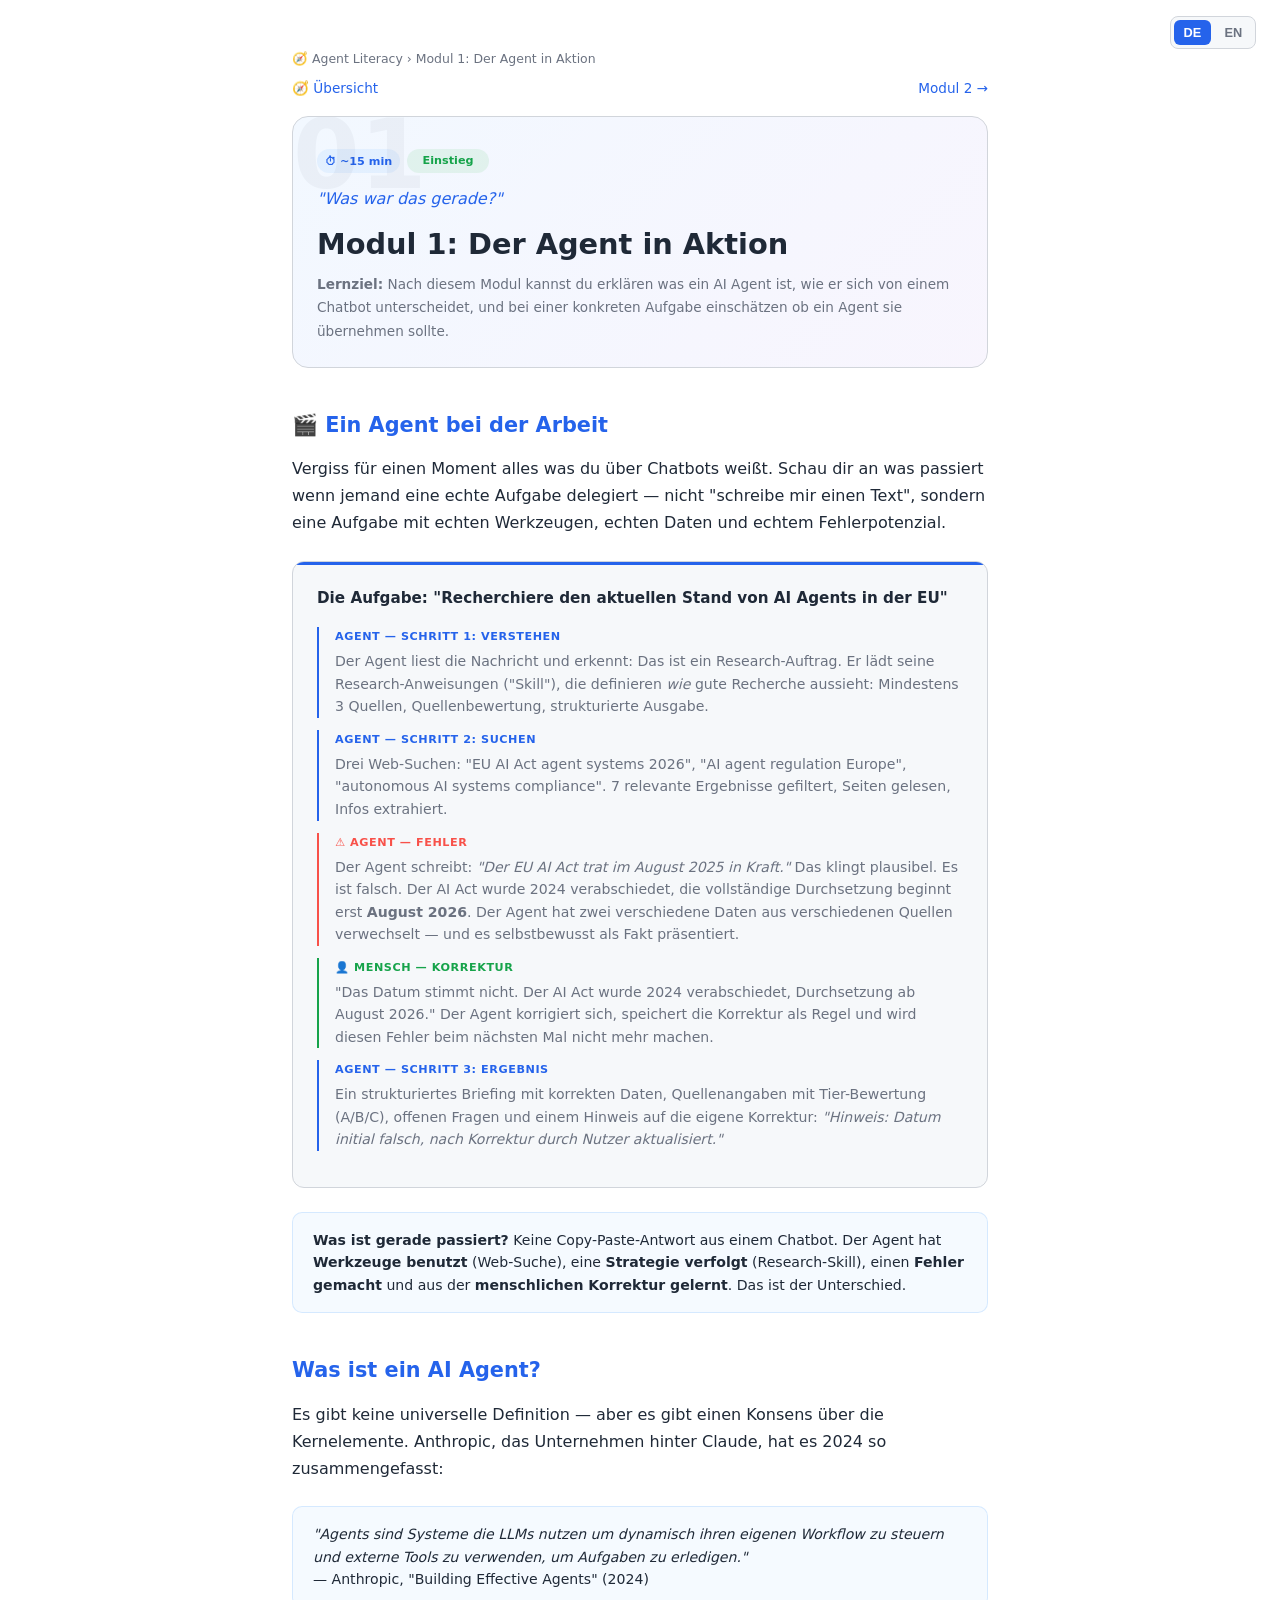
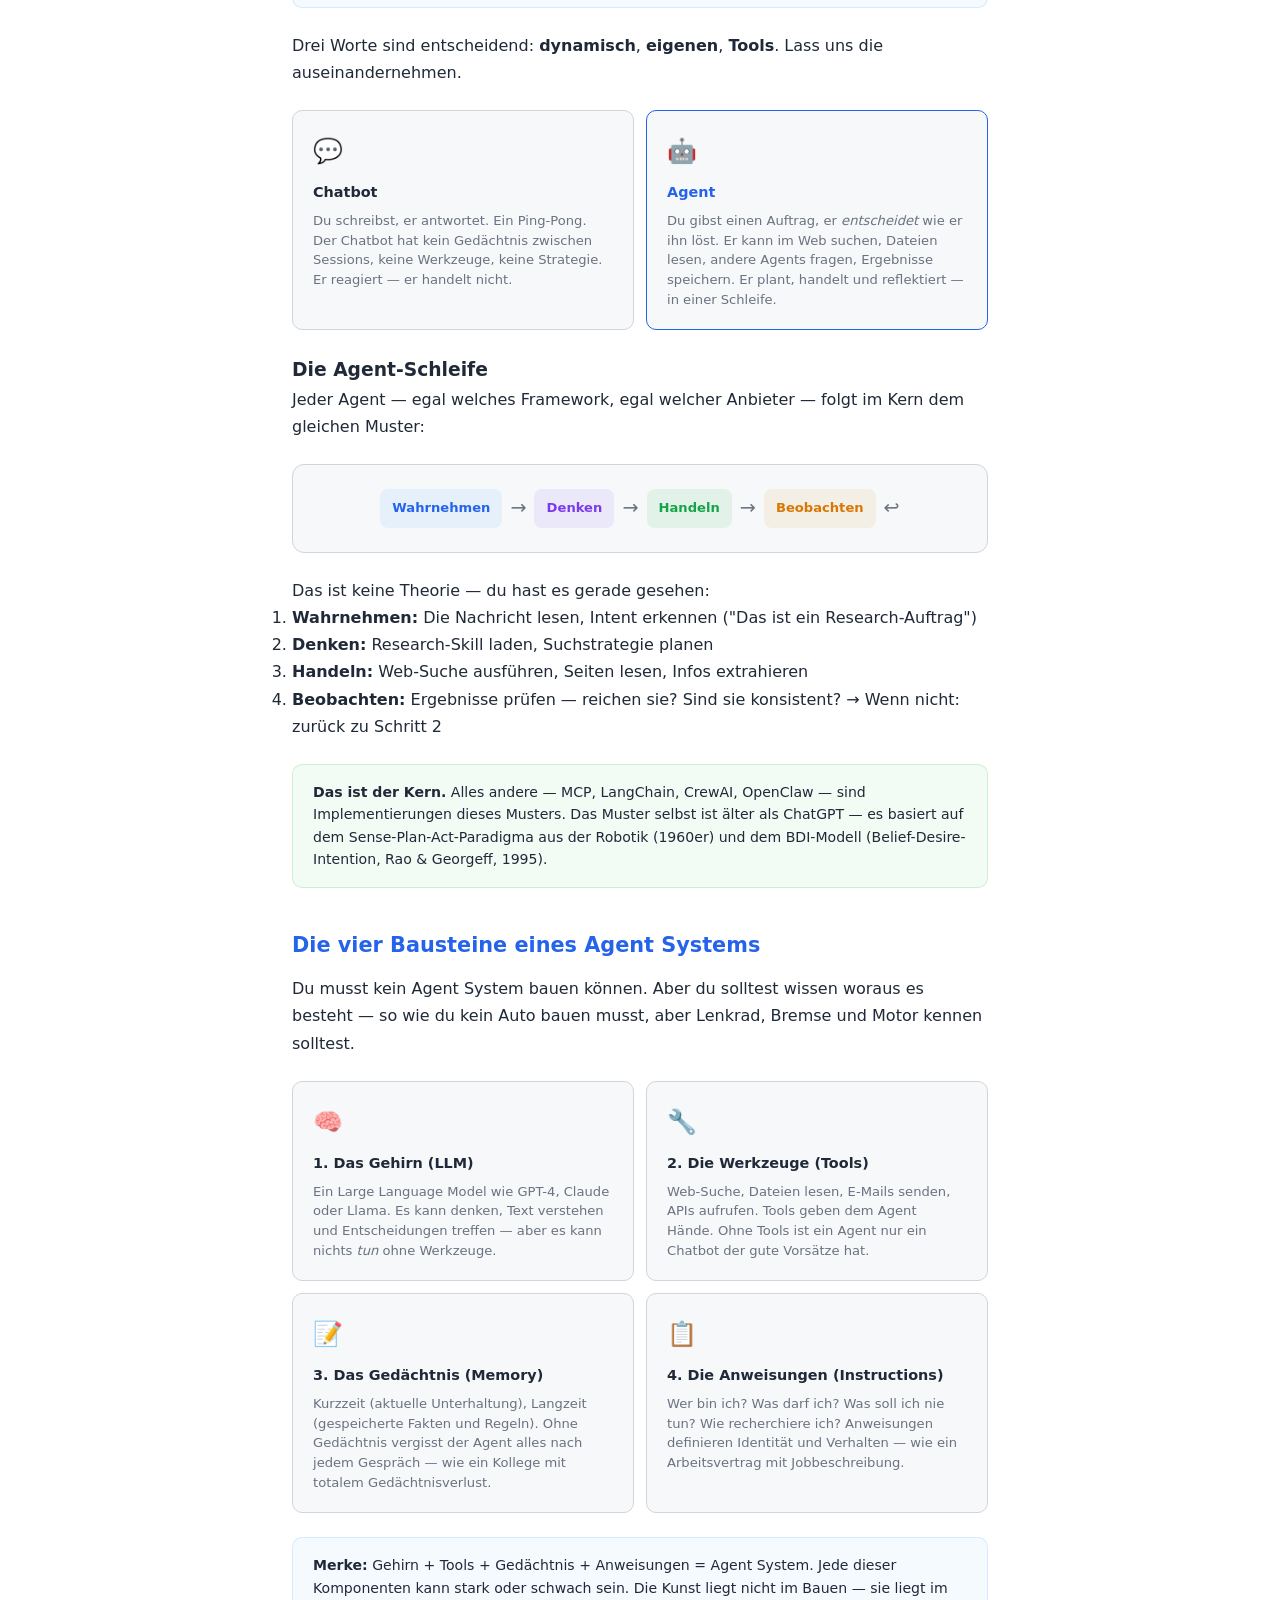
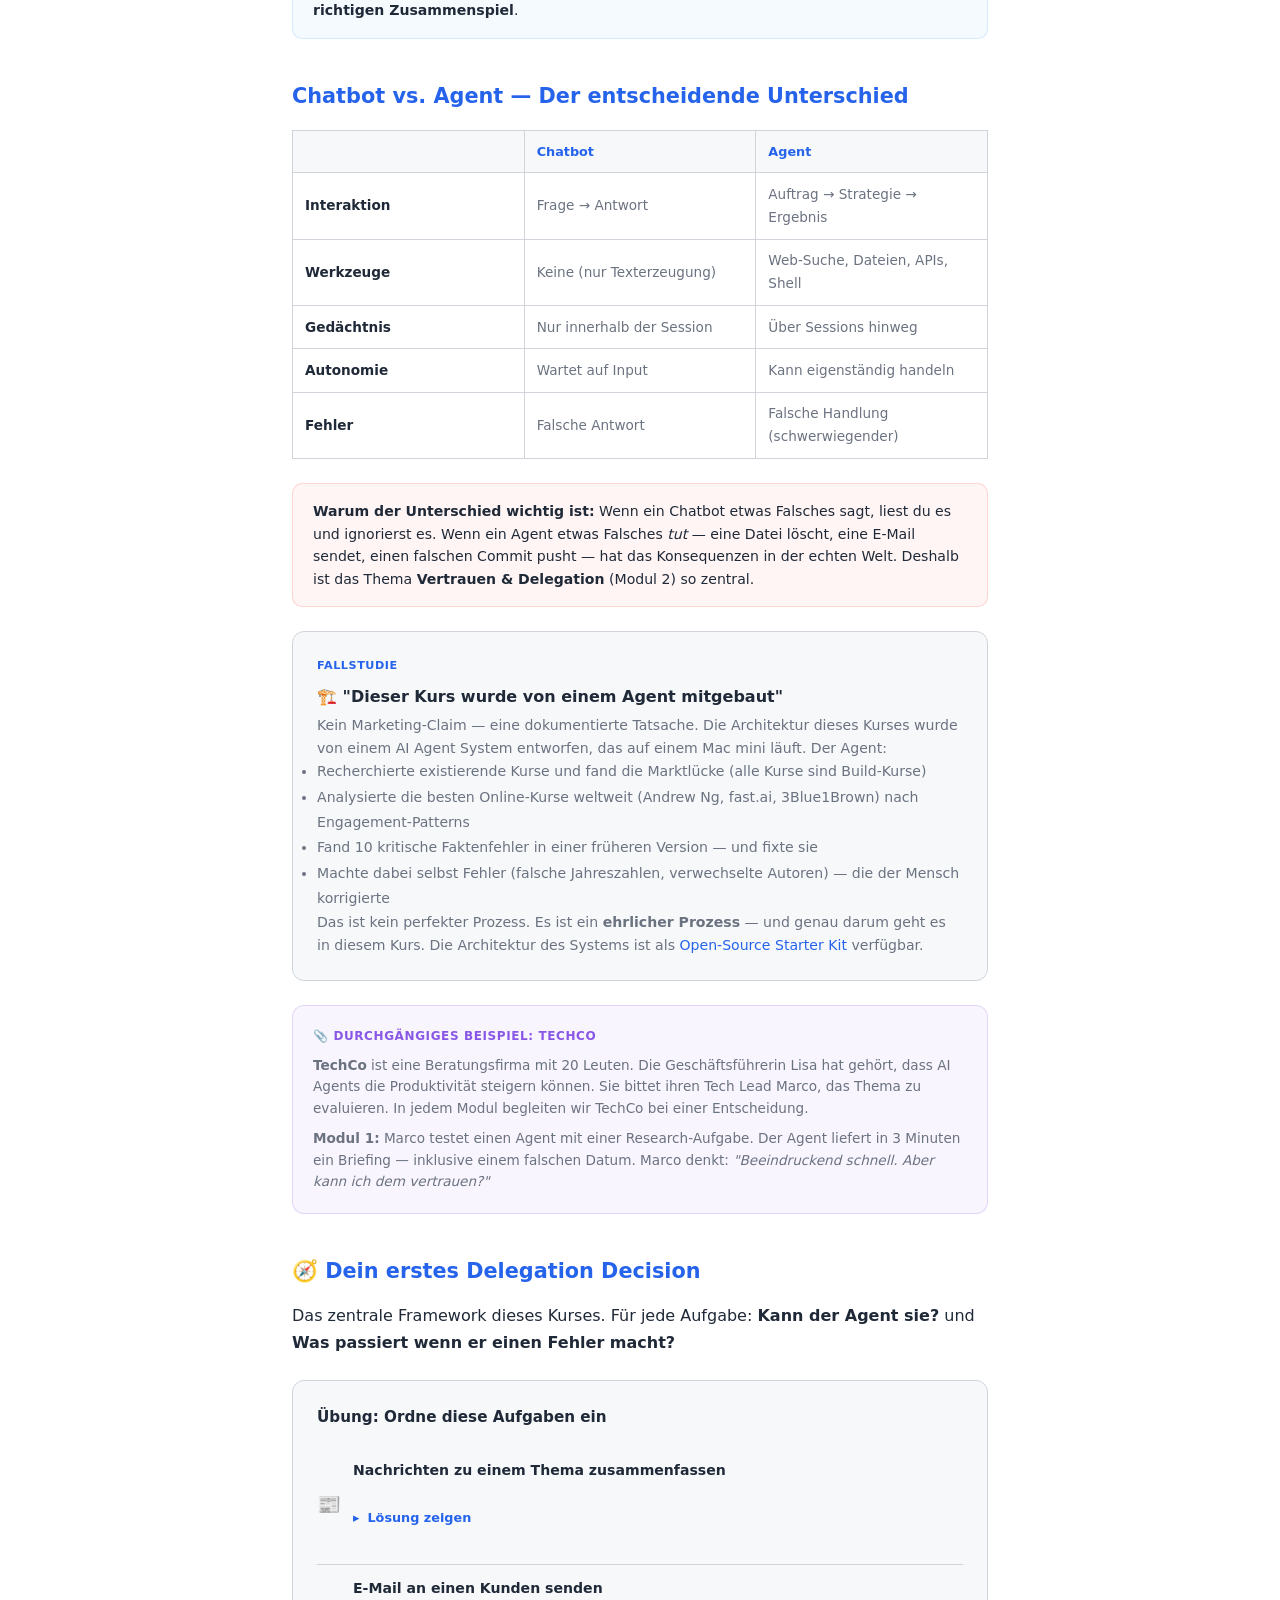
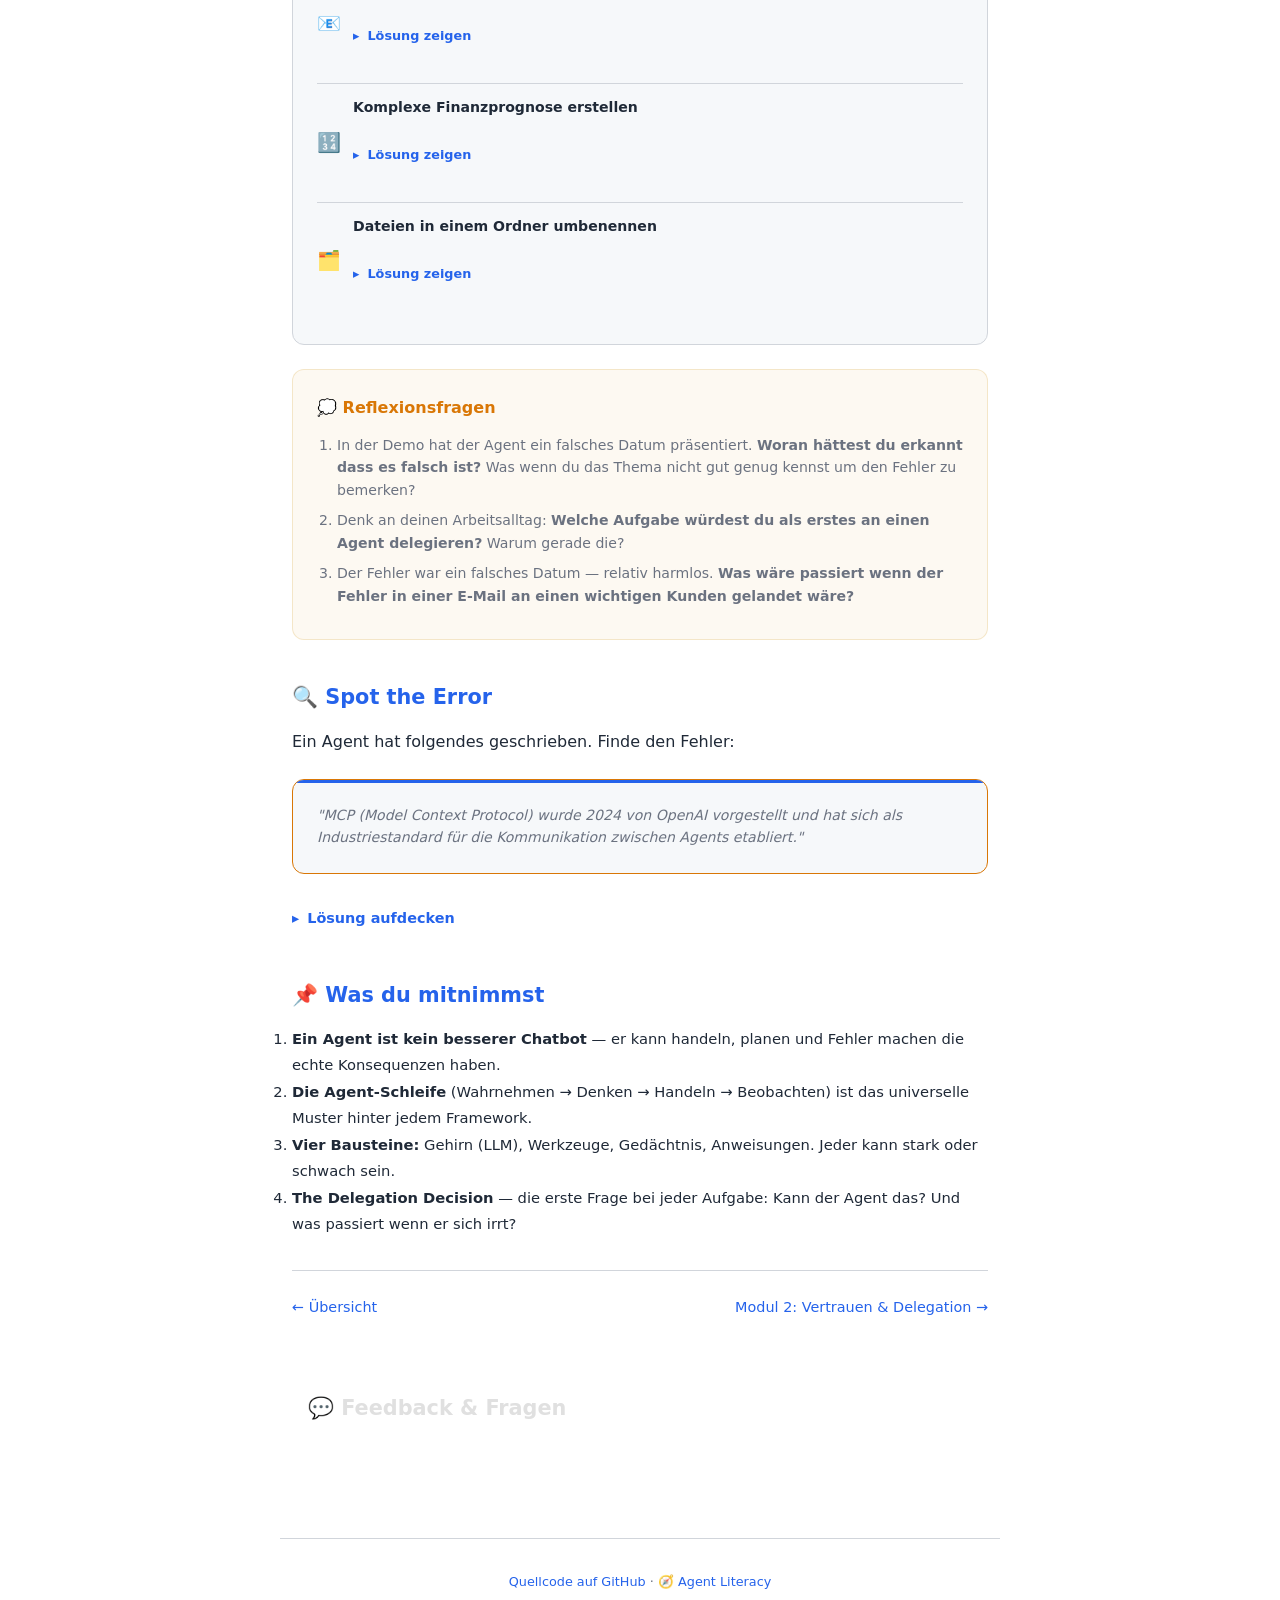
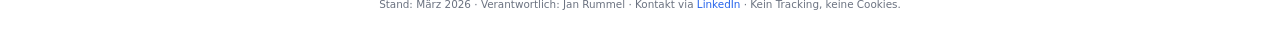
==== commit dc3d6f55: "fix: broken HTML structure — nav/div mismatch from accessibility pass" ====
--- a/modul1.html
+++ b/modul1.html
@@ -84,7 +84,7 @@
 <nav class="lang-switch" role="navigation" aria-label="Language">
 <button class="lang-btn active" onclick="setLang('de')" aria-label="Switch to German">DE</button>
 <button class="lang-btn" onclick="setLang('en')" aria-label="Switch to English">EN</button>
-</div>
+</nav>
 
 <main class="container" style="max-width:760px;margin:0 auto;padding:3rem 2rem 2rem">
 
@@ -424,9 +424,9 @@
   <h2 style="color: #e0e0e0; font-size: 1.3rem; margin-bottom: 1rem;">💬 Feedback & Fragen</h2>
   <script src="https://giscus.app/client.js"
     data-repo="planck-lab/agent-literacy"
-    data-repo-id="REPO_ID_PLACEHOLDER"
+    data-repo-id="R_kgDORv0Zpg"
     data-category="General"
-    data-category-id="CATEGORY_ID_PLACEHOLDER"
+    data-category-id="DIC_kwDORv0Zps4C5UGn"
     data-mapping="pathname"
     data-strict="0"
     data-reactions-enabled="1"
@@ -453,6 +453,6 @@
 <button class="back-to-top" onclick="scrollTo({top:0,behavior:'smooth'})" aria-label="Back to top">↑</button>
 <script>const b=document.querySelector(".back-to-top");window.addEventListener("scroll",()=>{b.style.display=window.scrollY>400?"flex":"none"})</script>
 <!-- GoatCounter Analytics - code wird nach Account-Setup eingesetzt -->
-<!-- <script data-goatcounter="https://SITECODE.goatcounter.com/count" async src="//gc.zgo.at/count.js"></script> -->
+<script data-goatcounter="https://janrummel.goatcounter.com/count" async src="//gc.zgo.at/count.js"></script>
 
 </body></html>
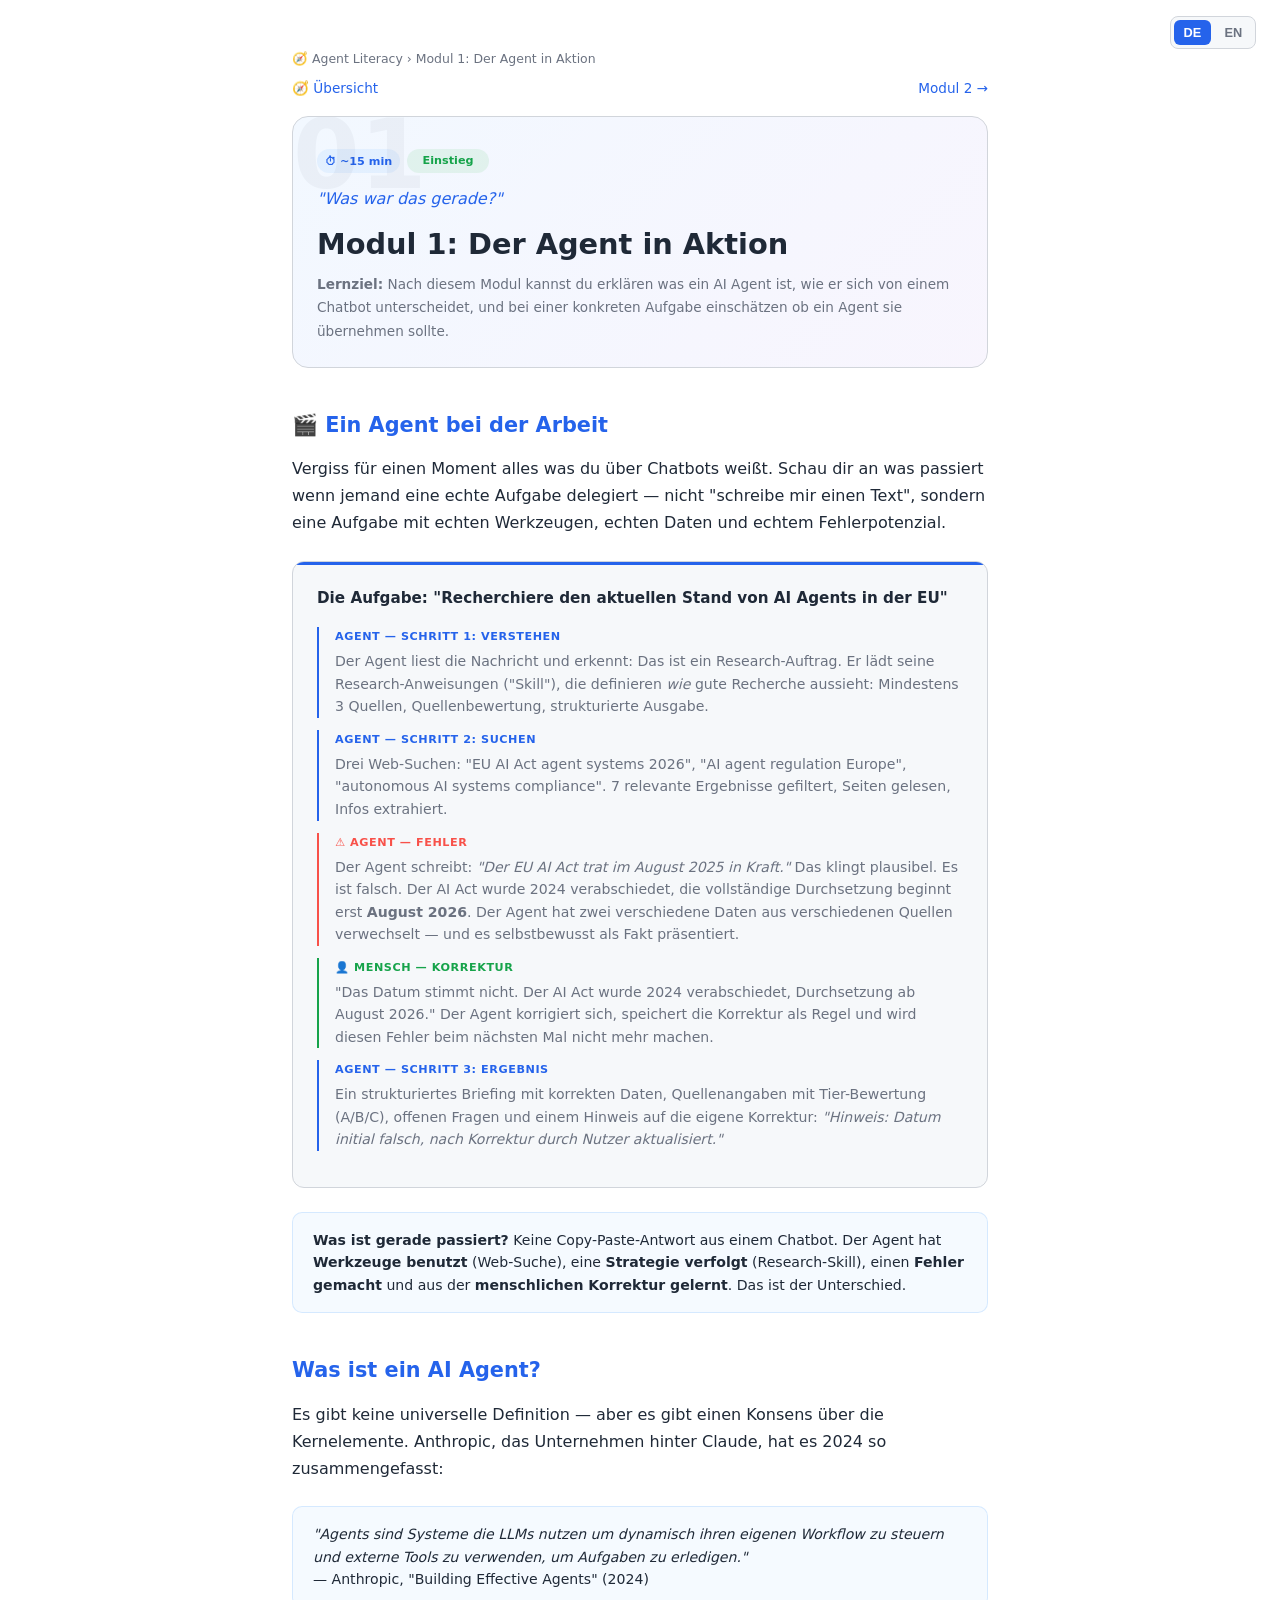
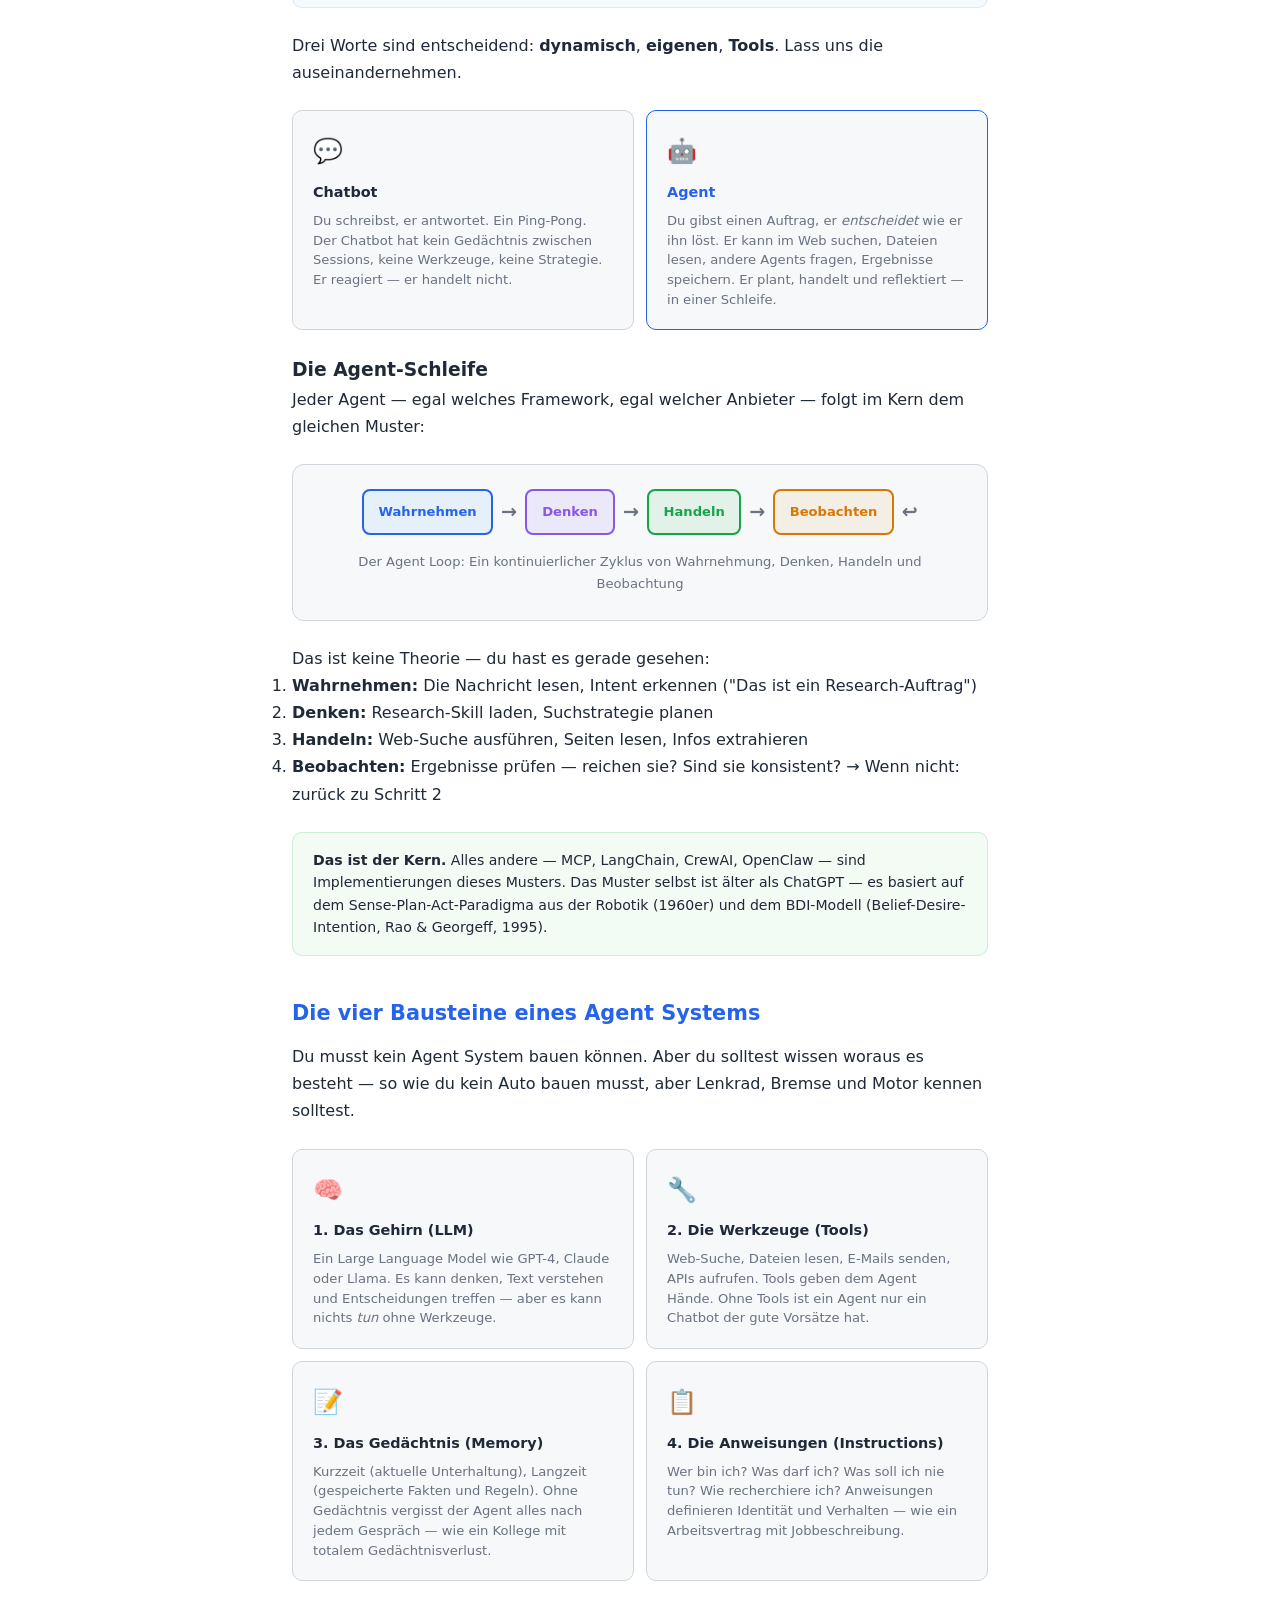
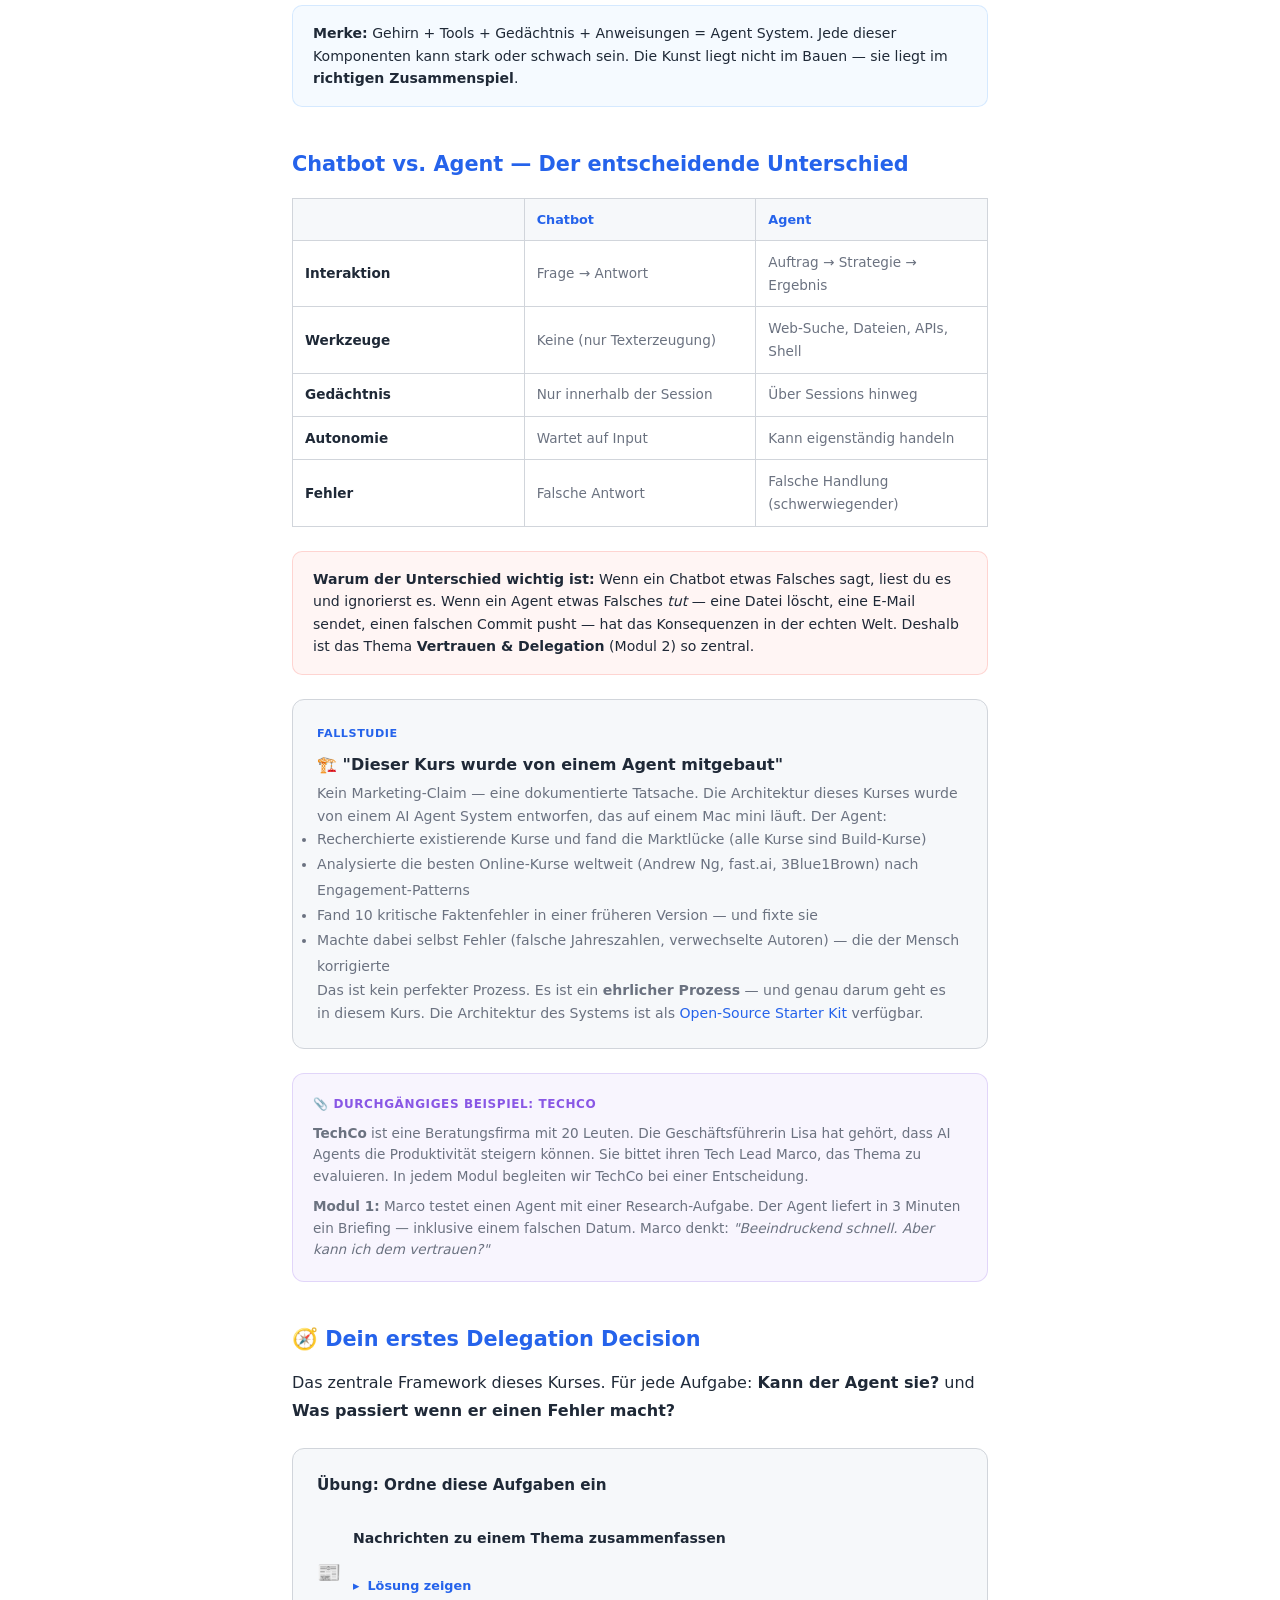
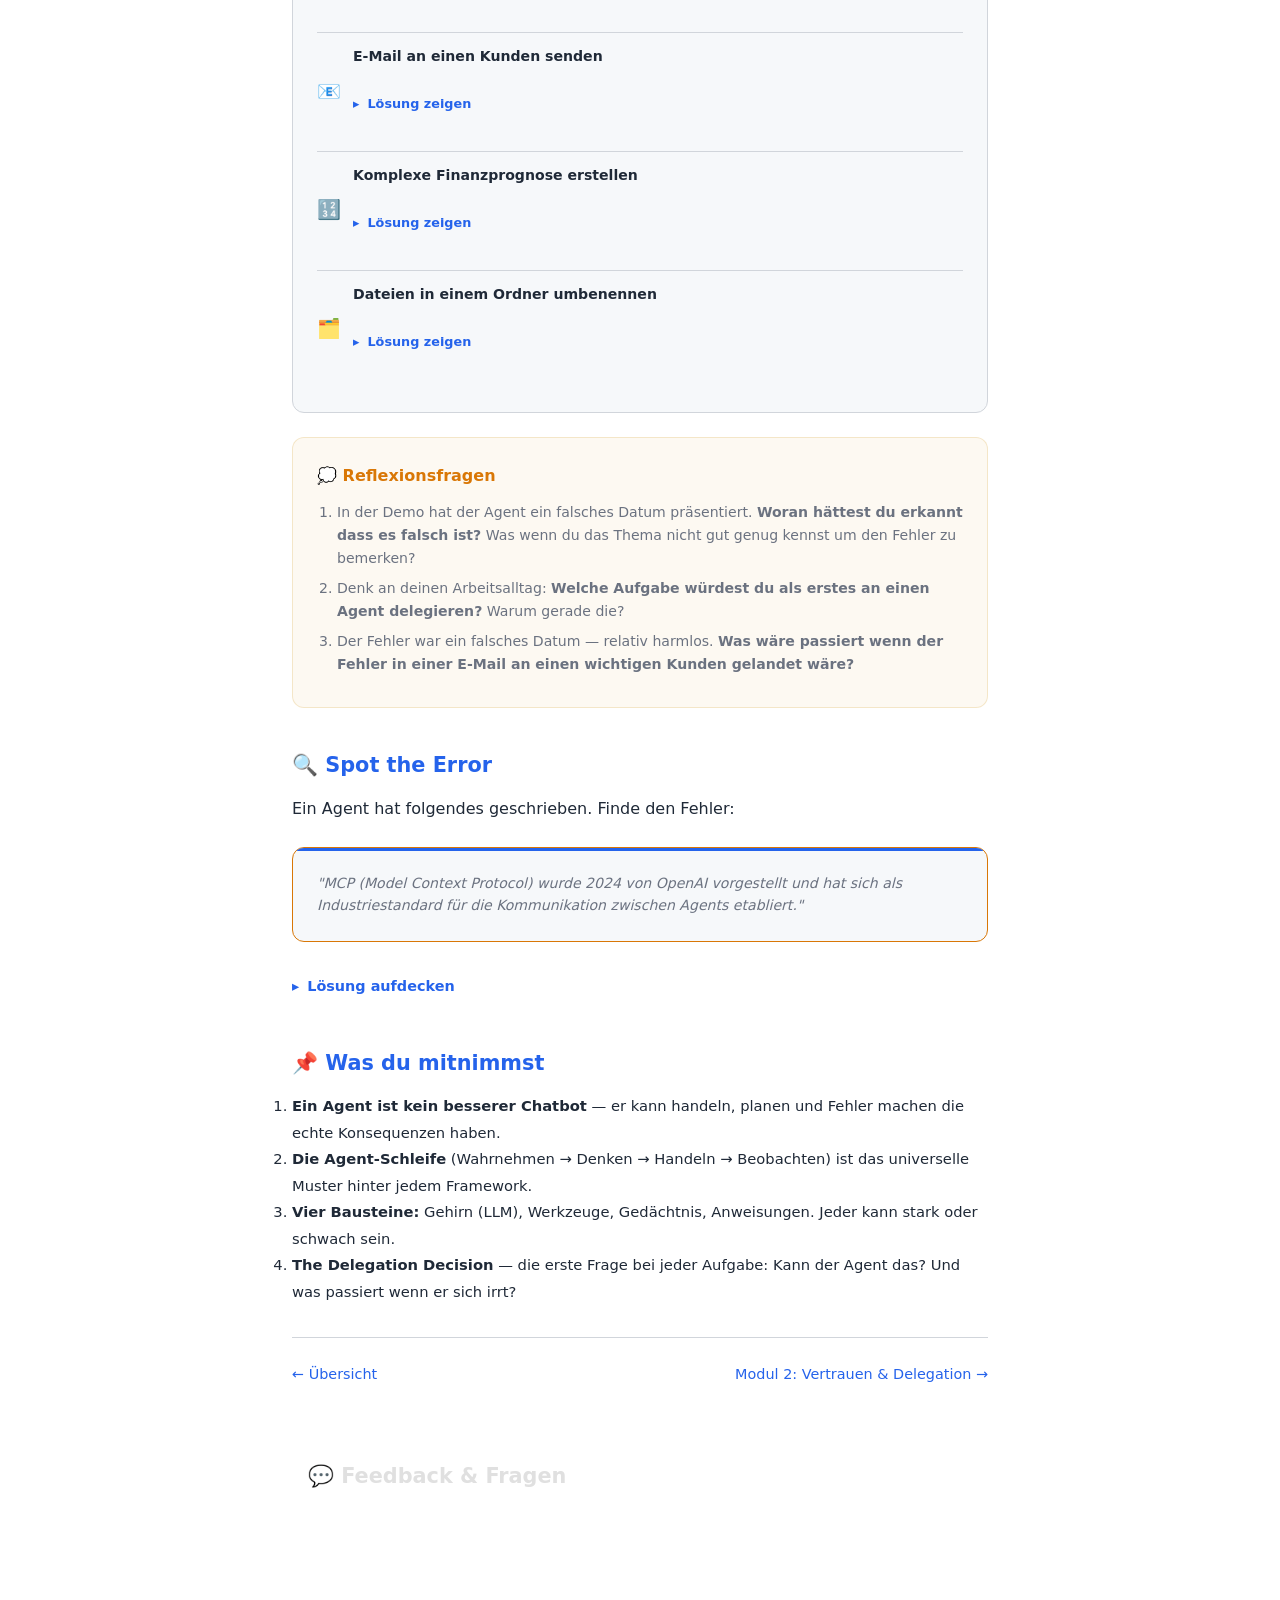
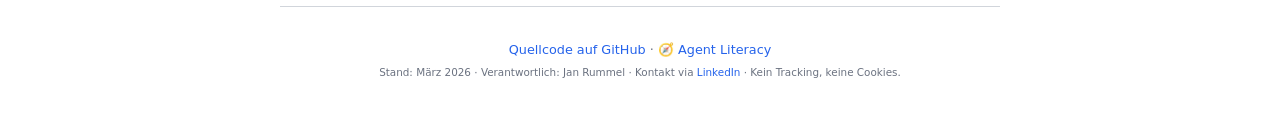
==== commit 5a09e1d4: "feat: add visualizations to all 5 modules - M1: Agent Loop (CSS Grid, zyklisches Diagramm mit 4 Phas" ====
--- a/modul1.html
+++ b/modul1.html
@@ -176,16 +176,30 @@
 
 <p><span class="de">Jeder Agent — egal welches Framework, egal welcher Anbieter — folgt im Kern dem gleichen Muster:</span><span class="en">Every agent — regardless of framework or provider — follows the same core pattern:</span></p>
 
-<div class="loop-visual">
-<div class="loop-step" style="background:rgba(88,166,255,.1);color:var(--accent)"><span class="de">Wahrnehmen</span><span class="en">Perceive</span></div>
-<div class="loop-arrow">→</div>
-<div class="loop-step" style="background:rgba(137,87,229,.1);color:var(--purple)"><span class="de">Denken</span><span class="en">Think</span></div>
-<div class="loop-arrow">→</div>
-<div class="loop-step" style="background:rgba(63,185,80,.1);color:var(--green)"><span class="de">Handeln</span><span class="en">Act</span></div>
-<div class="loop-arrow">→</div>
-<div class="loop-step" style="background:rgba(210,153,34,.1);color:var(--orange)"><span class="de">Beobachten</span><span class="en">Observe</span></div>
-<div class="loop-arrow">↩</div>
-</div>
+<figure style="background:var(--surface);border:1px solid var(--border);border-radius:12px;padding:1.5rem;margin:1.5rem 0;text-align:center">
+<div class="viz-loop">
+<div class="viz-loop-step viz-loop-perceive"><span class="de">Wahrnehmen</span><span class="en">Perceive</span></div>
+<div class="viz-loop-arrow">→</div>
+<div class="viz-loop-step viz-loop-think"><span class="de">Denken</span><span class="en">Think</span></div>
+<div class="viz-loop-arrow">→</div>
+<div class="viz-loop-step viz-loop-act"><span class="de">Handeln</span><span class="en">Act</span></div>
+<div class="viz-loop-arrow">→</div>
+<div class="viz-loop-step viz-loop-observe"><span class="de">Beobachten</span><span class="en">Observe</span></div>
+<div class="viz-loop-arrow">↩</div>
+</div>
+<figcaption style="margin-top:1rem;font-size:.82rem;color:var(--muted)"><span class="de">Der Agent Loop: Ein kontinuierlicher Zyklus von Wahrnehmung, Denken, Handeln und Beobachtung</span><span class="en">The Agent Loop: A continuous cycle of perceiving, thinking, acting, and observing</span></figcaption>
+</figure>
+
+<style>
+.viz-loop{display:flex;align-items:center;justify-content:center;gap:.5rem;flex-wrap:wrap}
+.viz-loop-step{padding:.6rem .9rem;border-radius:8px;font-weight:600;font-size:.82rem;text-align:center;min-width:90px;border:2px solid var(--border)}
+.viz-loop-perceive{background:rgba(88,166,255,.1);color:var(--accent);border-color:var(--accent)}
+.viz-loop-think{background:rgba(137,87,229,.1);color:#8957e5;border-color:#8957e5}
+.viz-loop-act{background:rgba(63,185,80,.1);color:var(--green);border-color:var(--green)}
+.viz-loop-observe{background:rgba(210,153,34,.1);color:var(--orange);border-color:var(--orange)}
+.viz-loop-arrow{color:var(--muted);font-size:1.2rem;font-weight:700}
+@media(max-width:600px){.viz-loop{flex-direction:column}.viz-loop-arrow{transform:rotate(90deg)}}
+</style>
 
 <p><span class="de">Das ist keine Theorie — du hast es gerade gesehen:</span><span class="en">This isn't theory — you just saw it:</span></p>
 
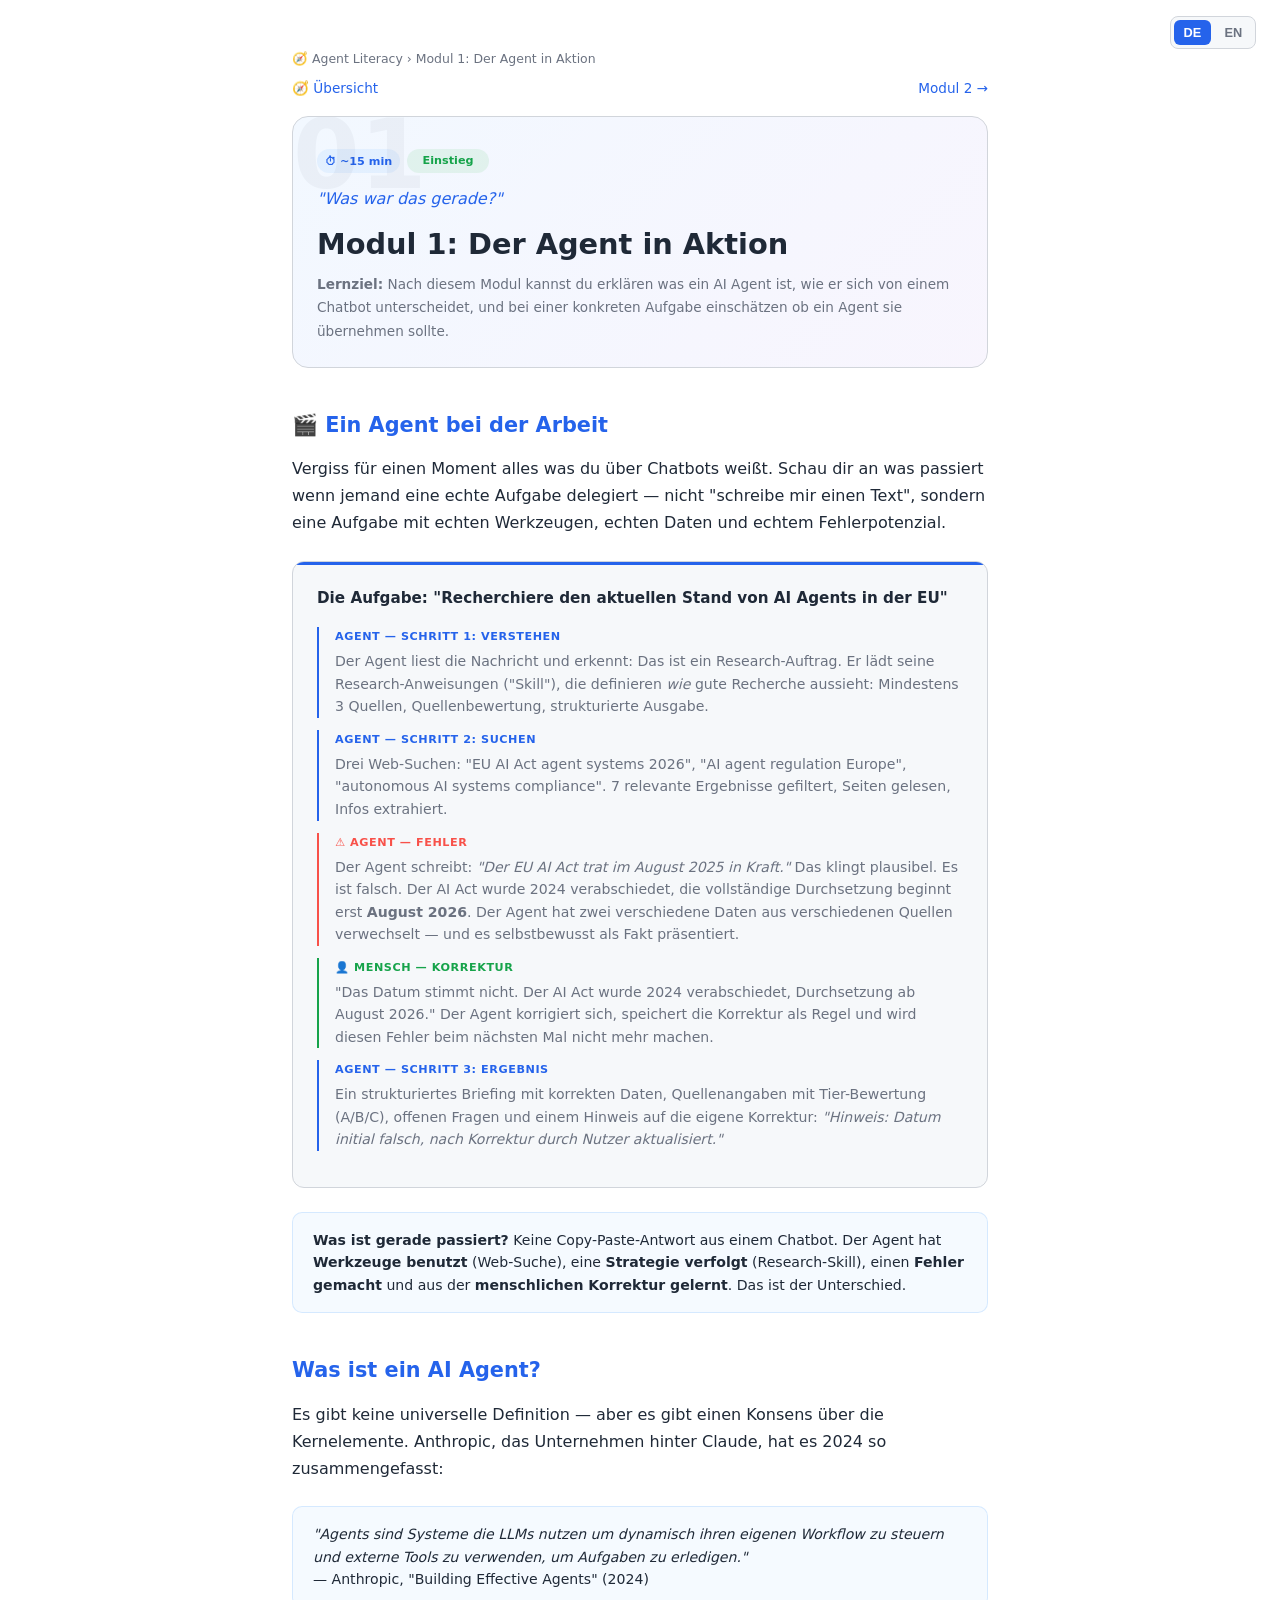
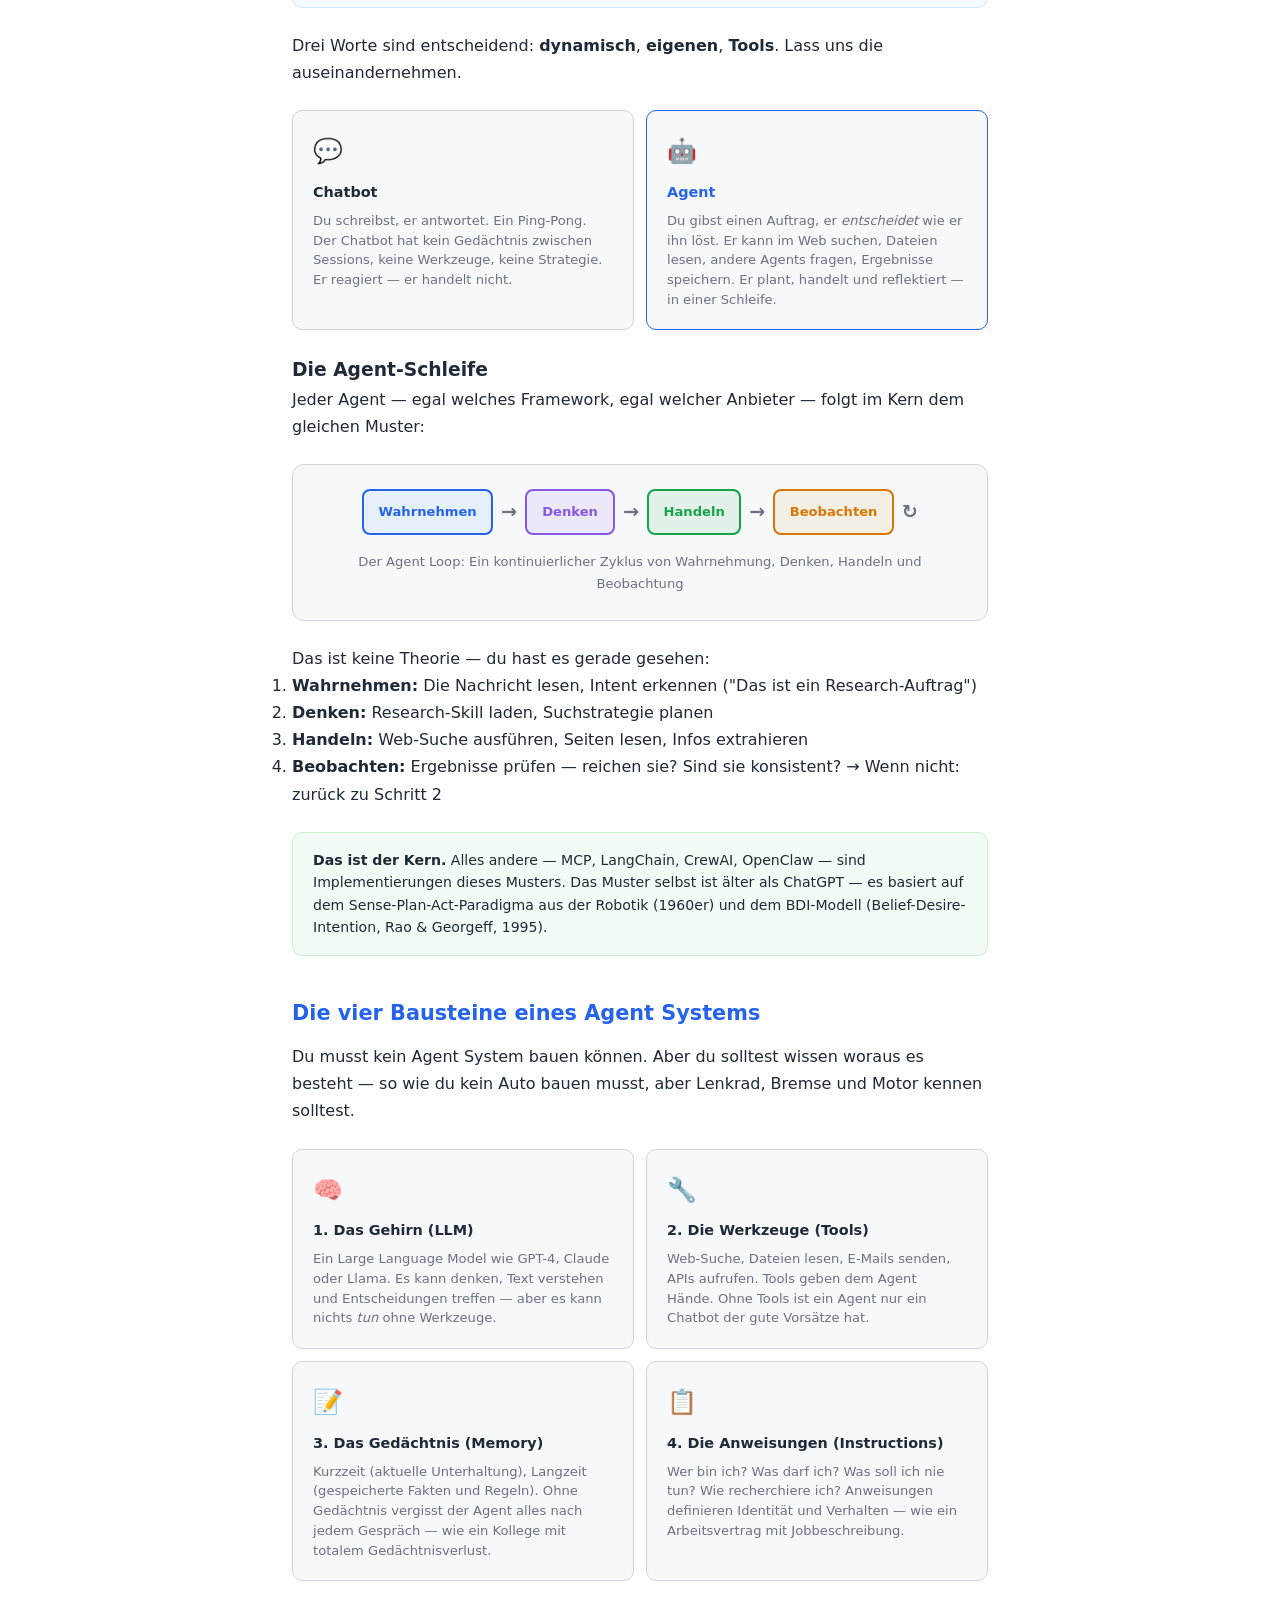
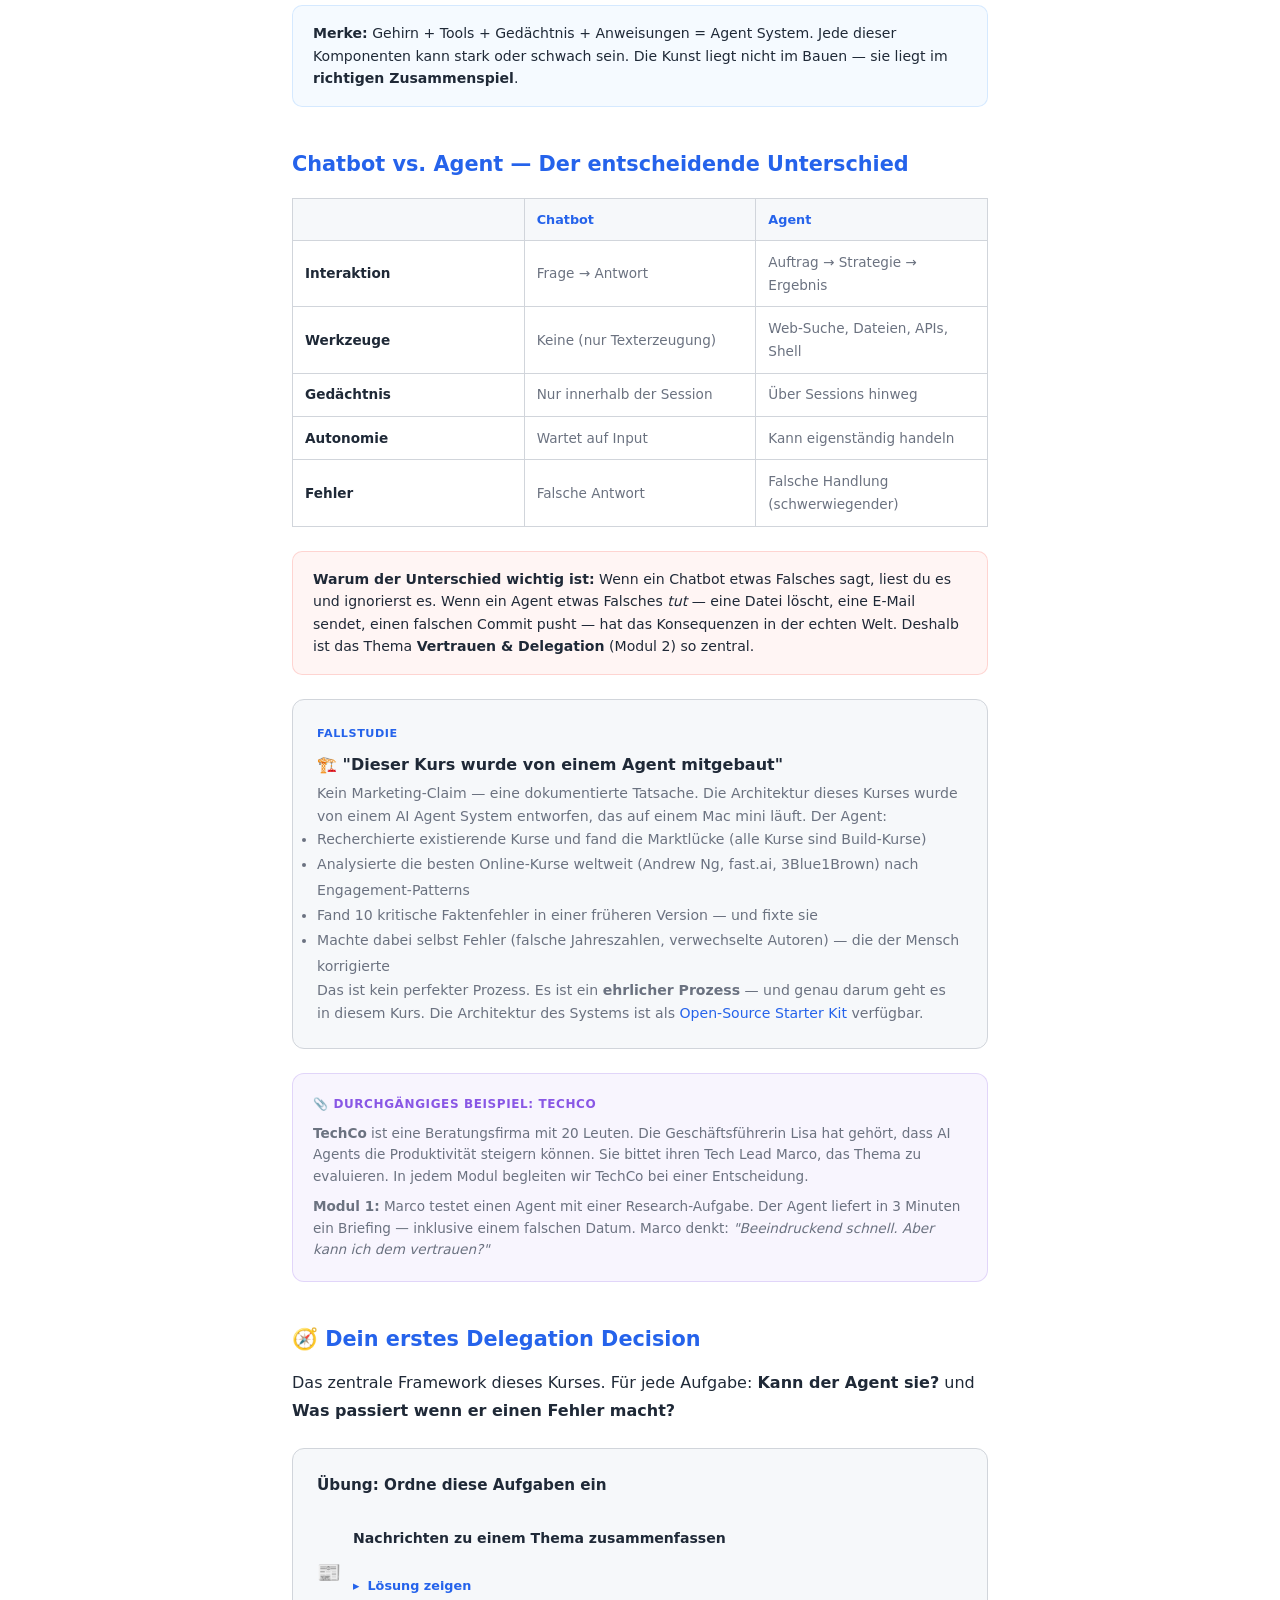
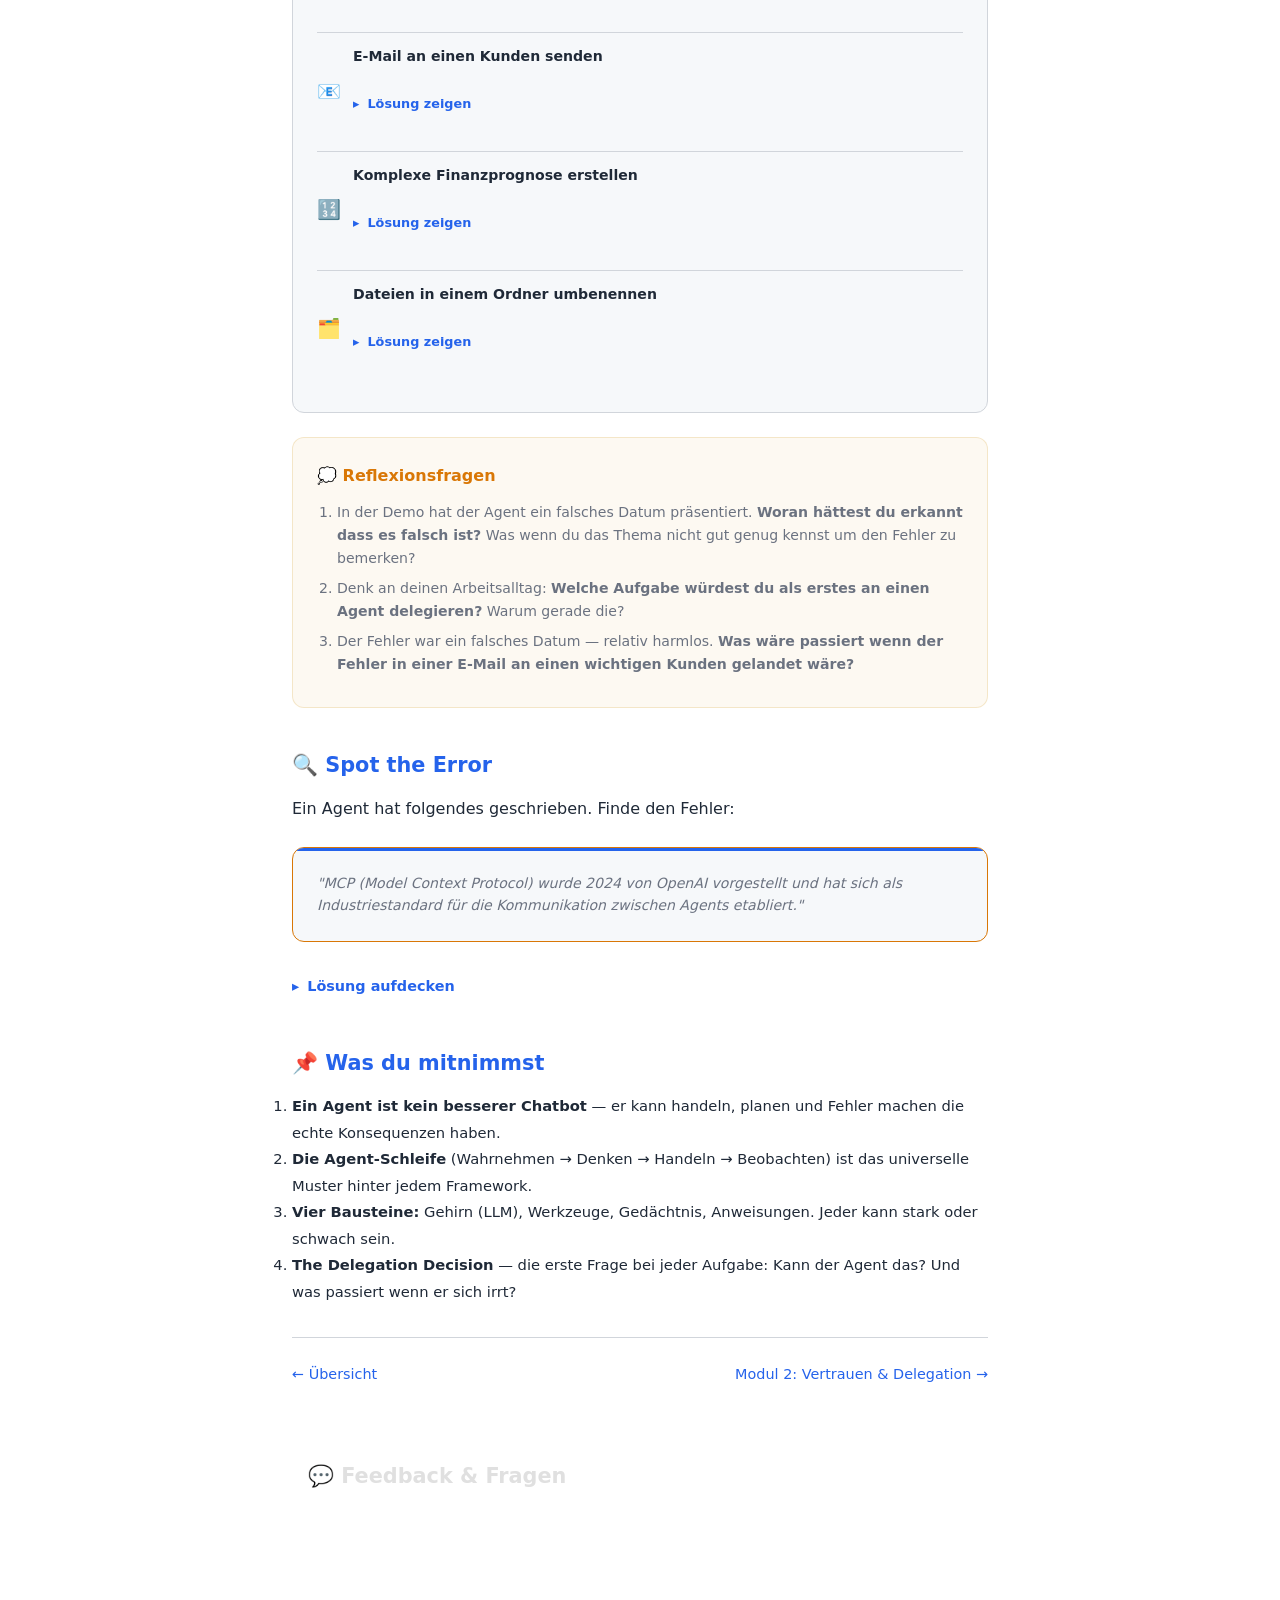
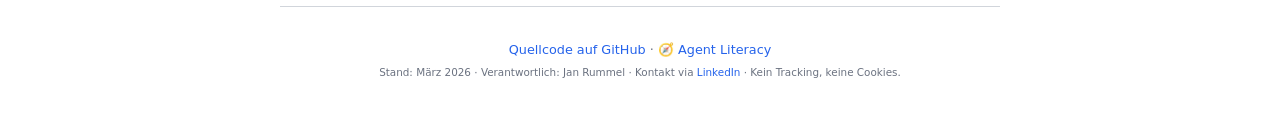
==== commit c695153e: "fix: stresstest fixes — loop arrow, M3 CSS rebuild, mobile fonts" ====
--- a/modul1.html
+++ b/modul1.html
@@ -185,7 +185,7 @@
 <div class="viz-loop-step viz-loop-act"><span class="de">Handeln</span><span class="en">Act</span></div>
 <div class="viz-loop-arrow">→</div>
 <div class="viz-loop-step viz-loop-observe"><span class="de">Beobachten</span><span class="en">Observe</span></div>
-<div class="viz-loop-arrow">↩</div>
+<div class="viz-loop-arrow viz-loop-return">↻</div>
 </div>
 <figcaption style="margin-top:1rem;font-size:.82rem;color:var(--muted)"><span class="de">Der Agent Loop: Ein kontinuierlicher Zyklus von Wahrnehmung, Denken, Handeln und Beobachtung</span><span class="en">The Agent Loop: A continuous cycle of perceiving, thinking, acting, and observing</span></figcaption>
 </figure>
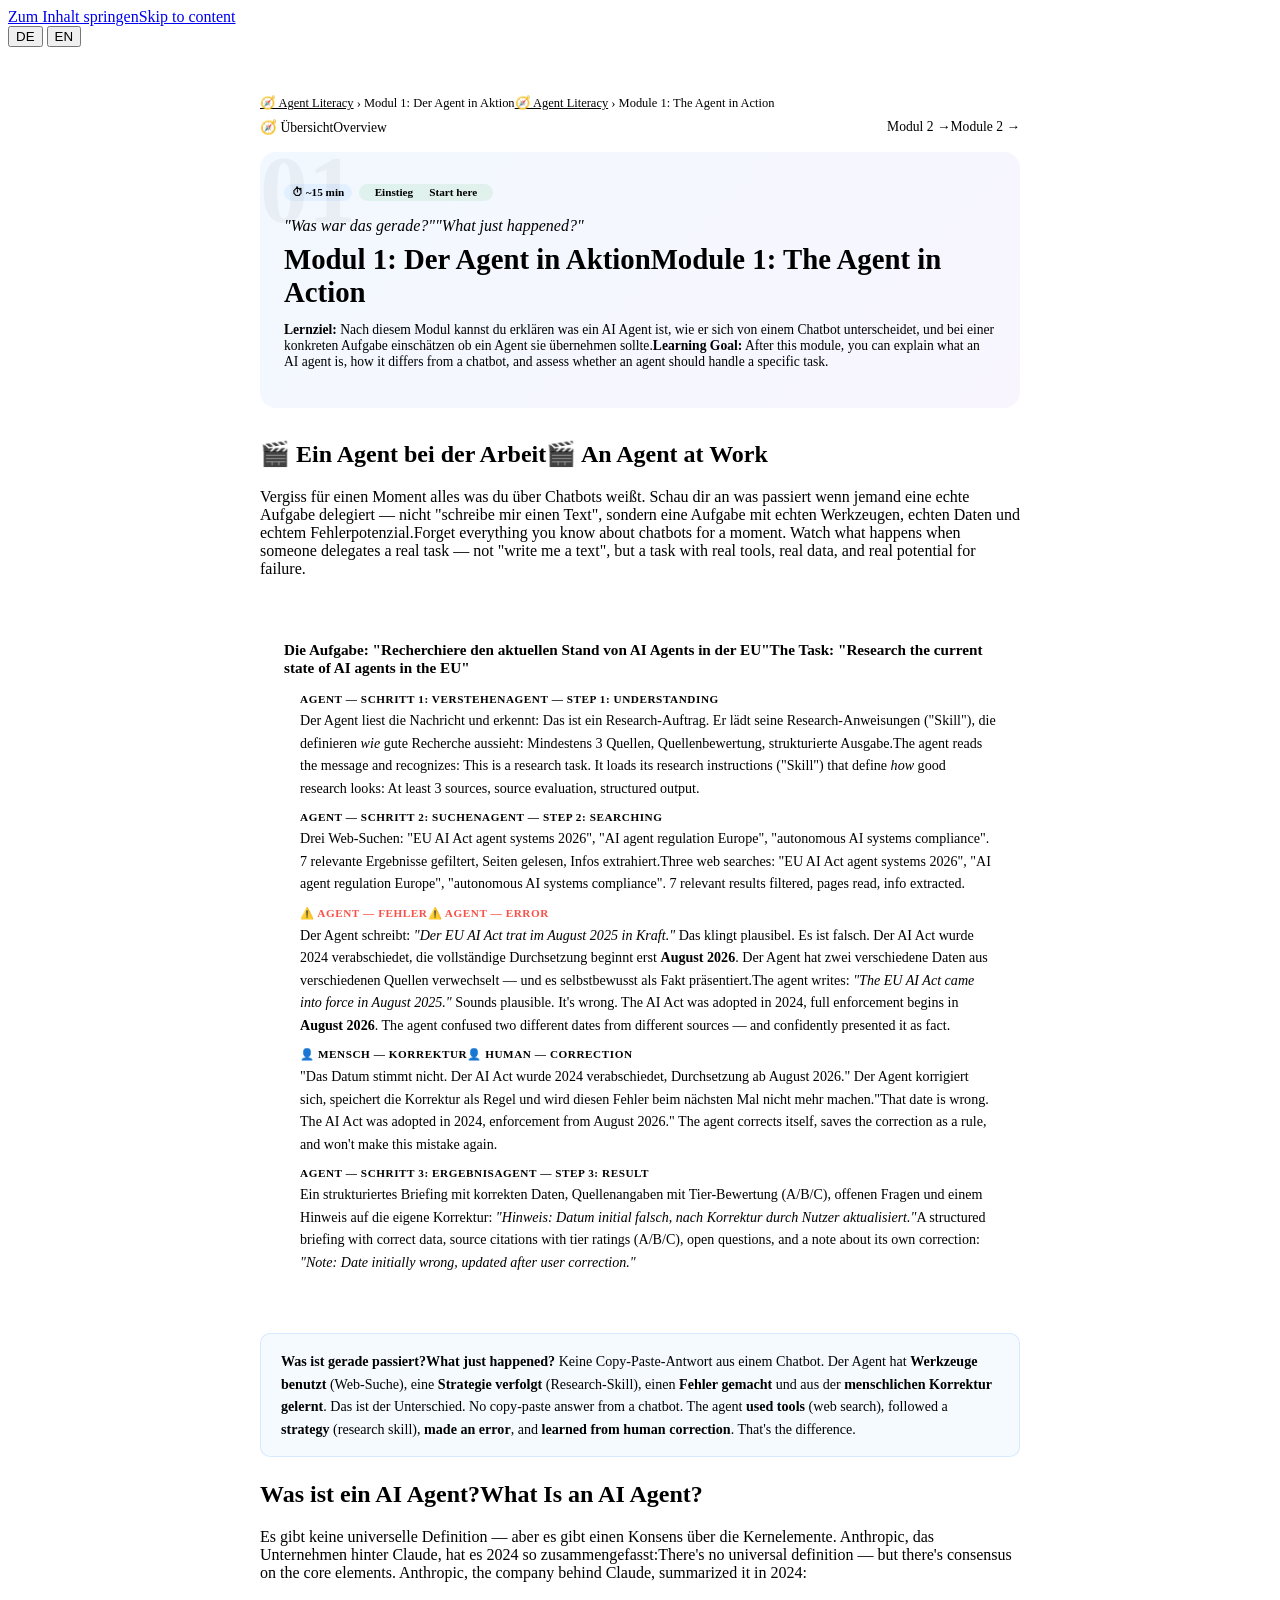
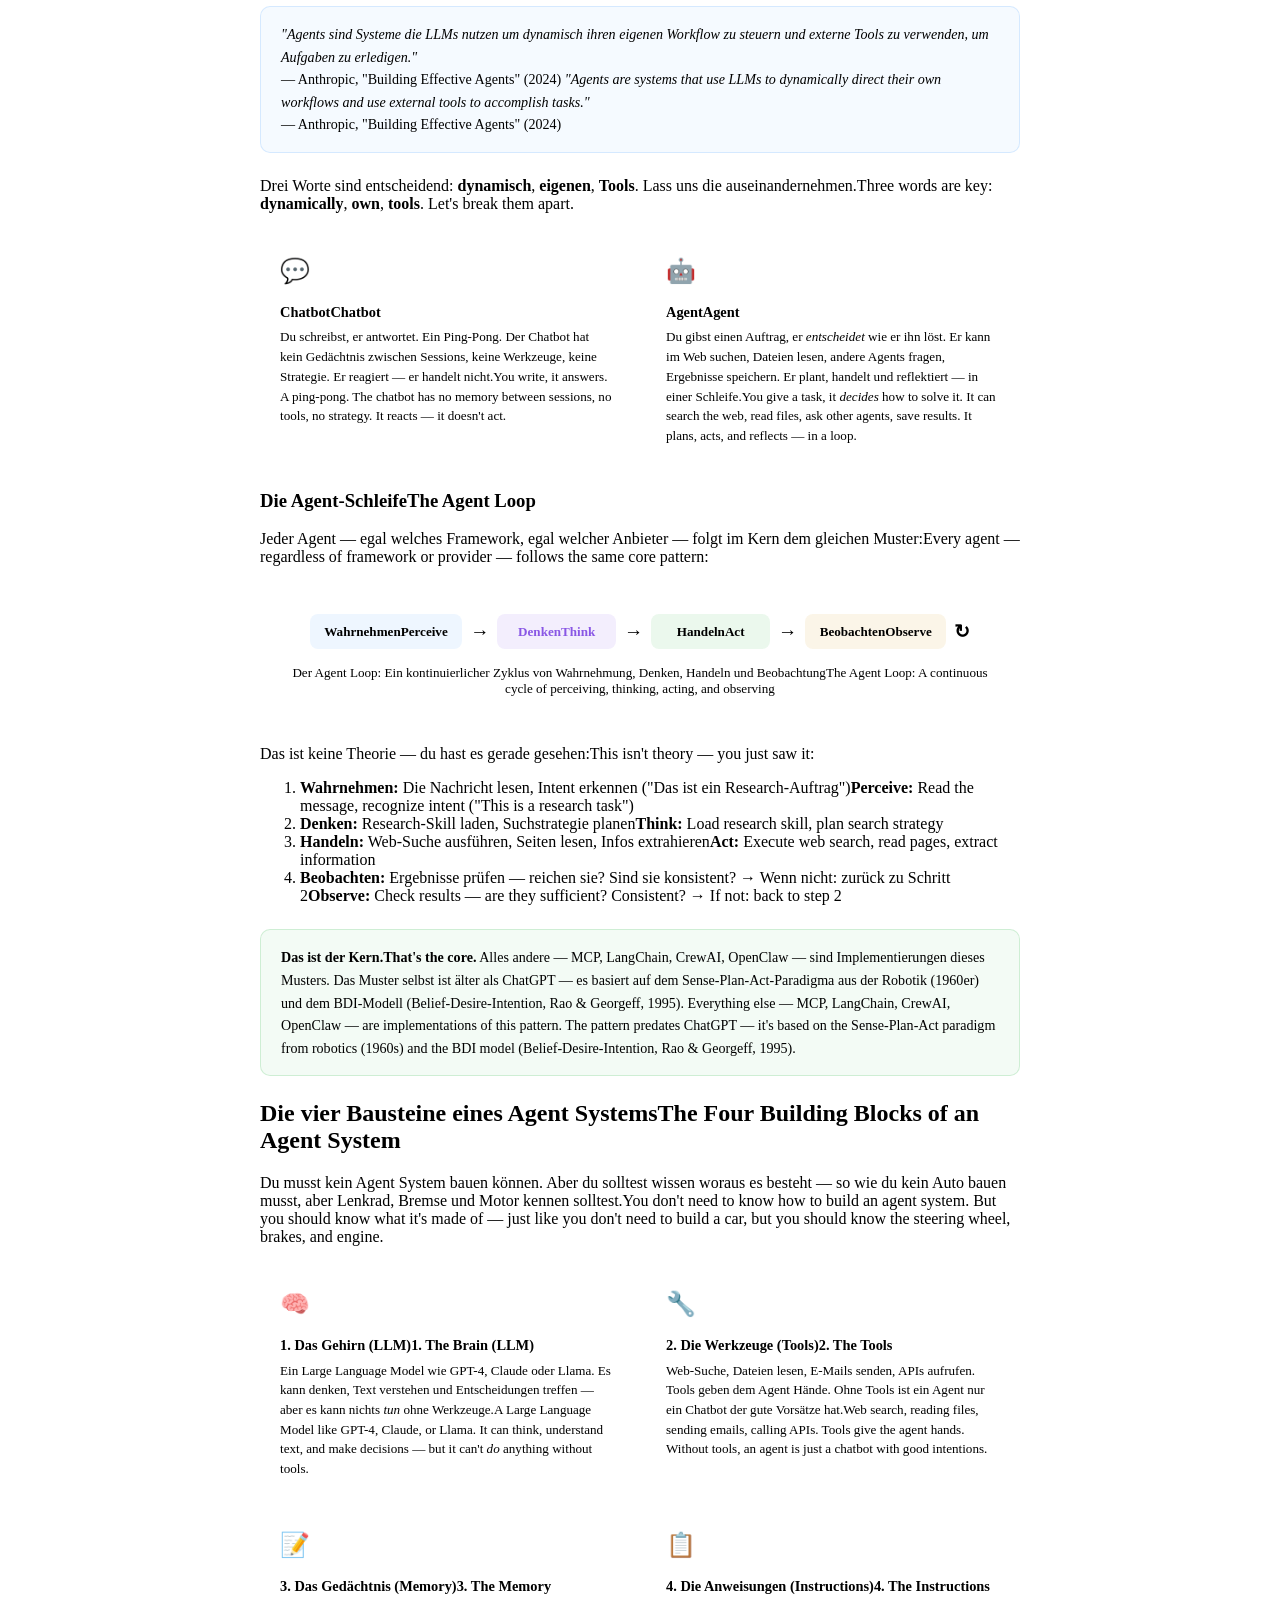
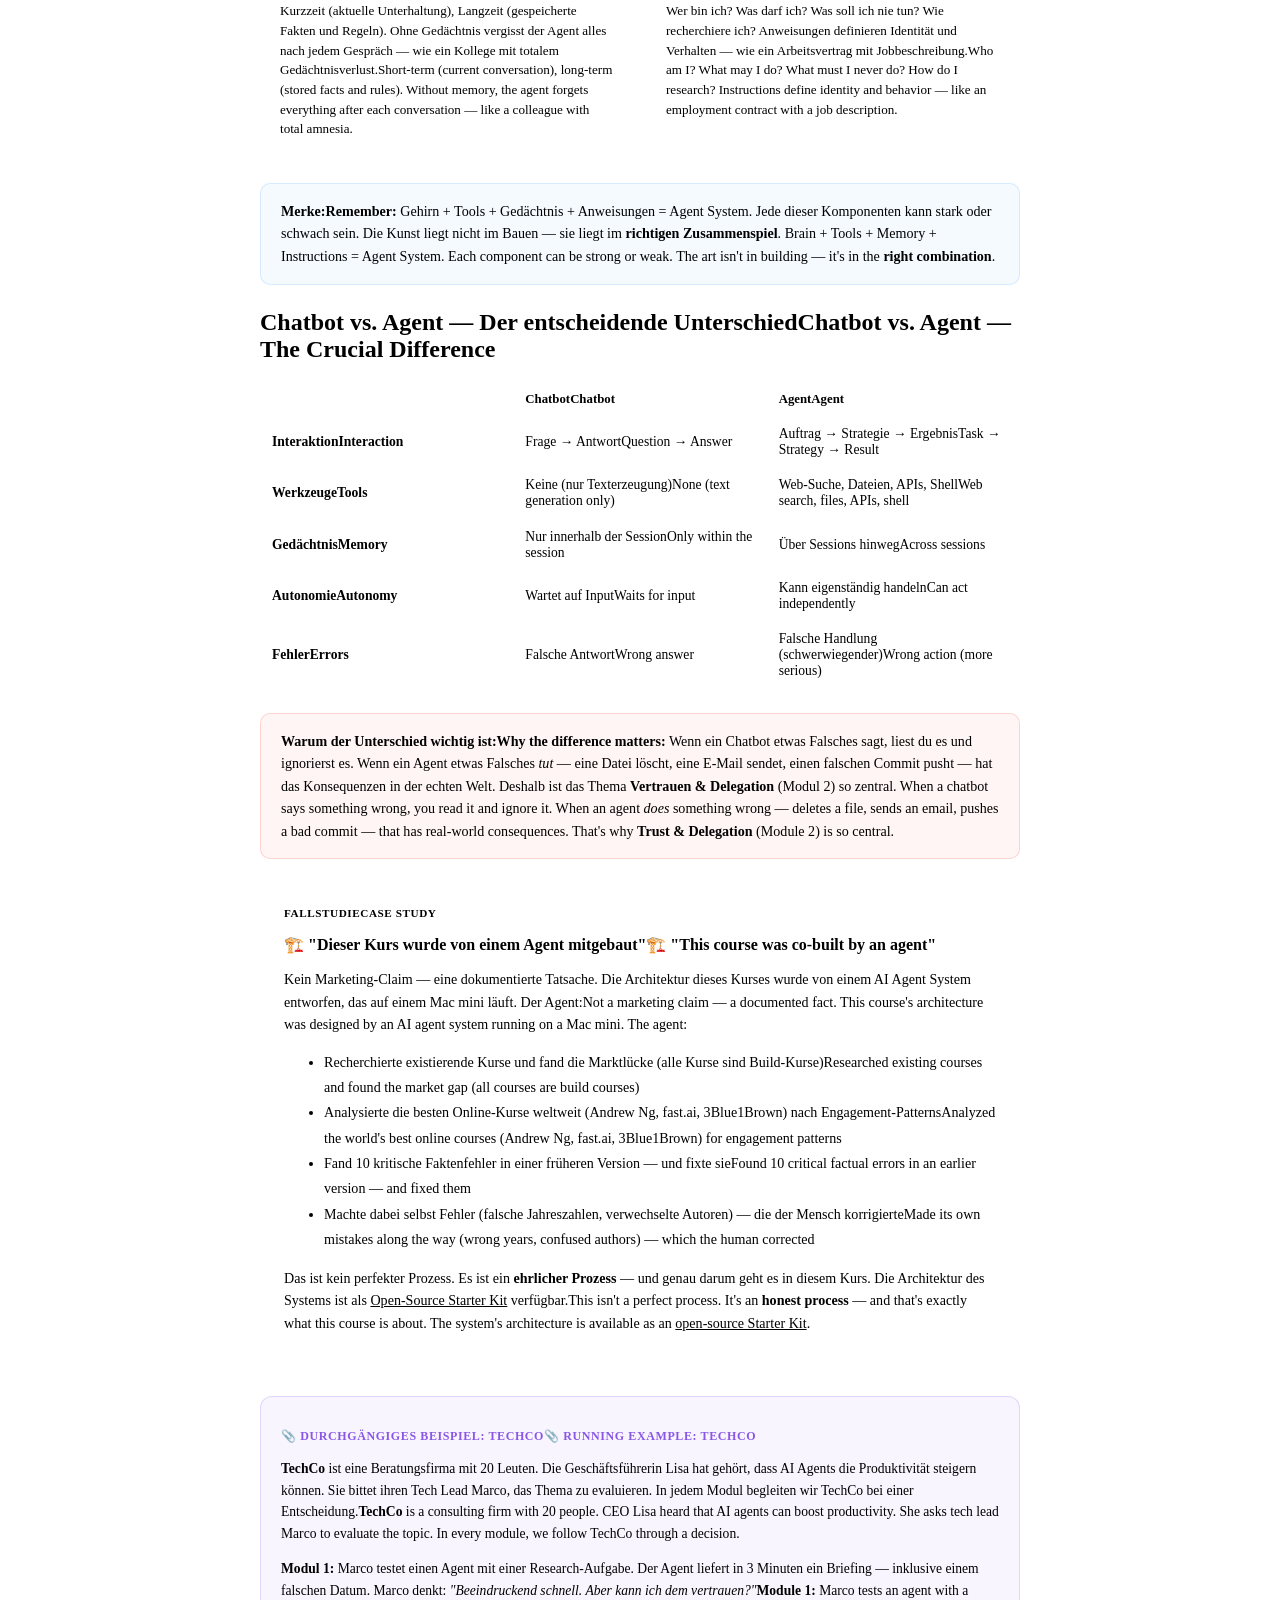
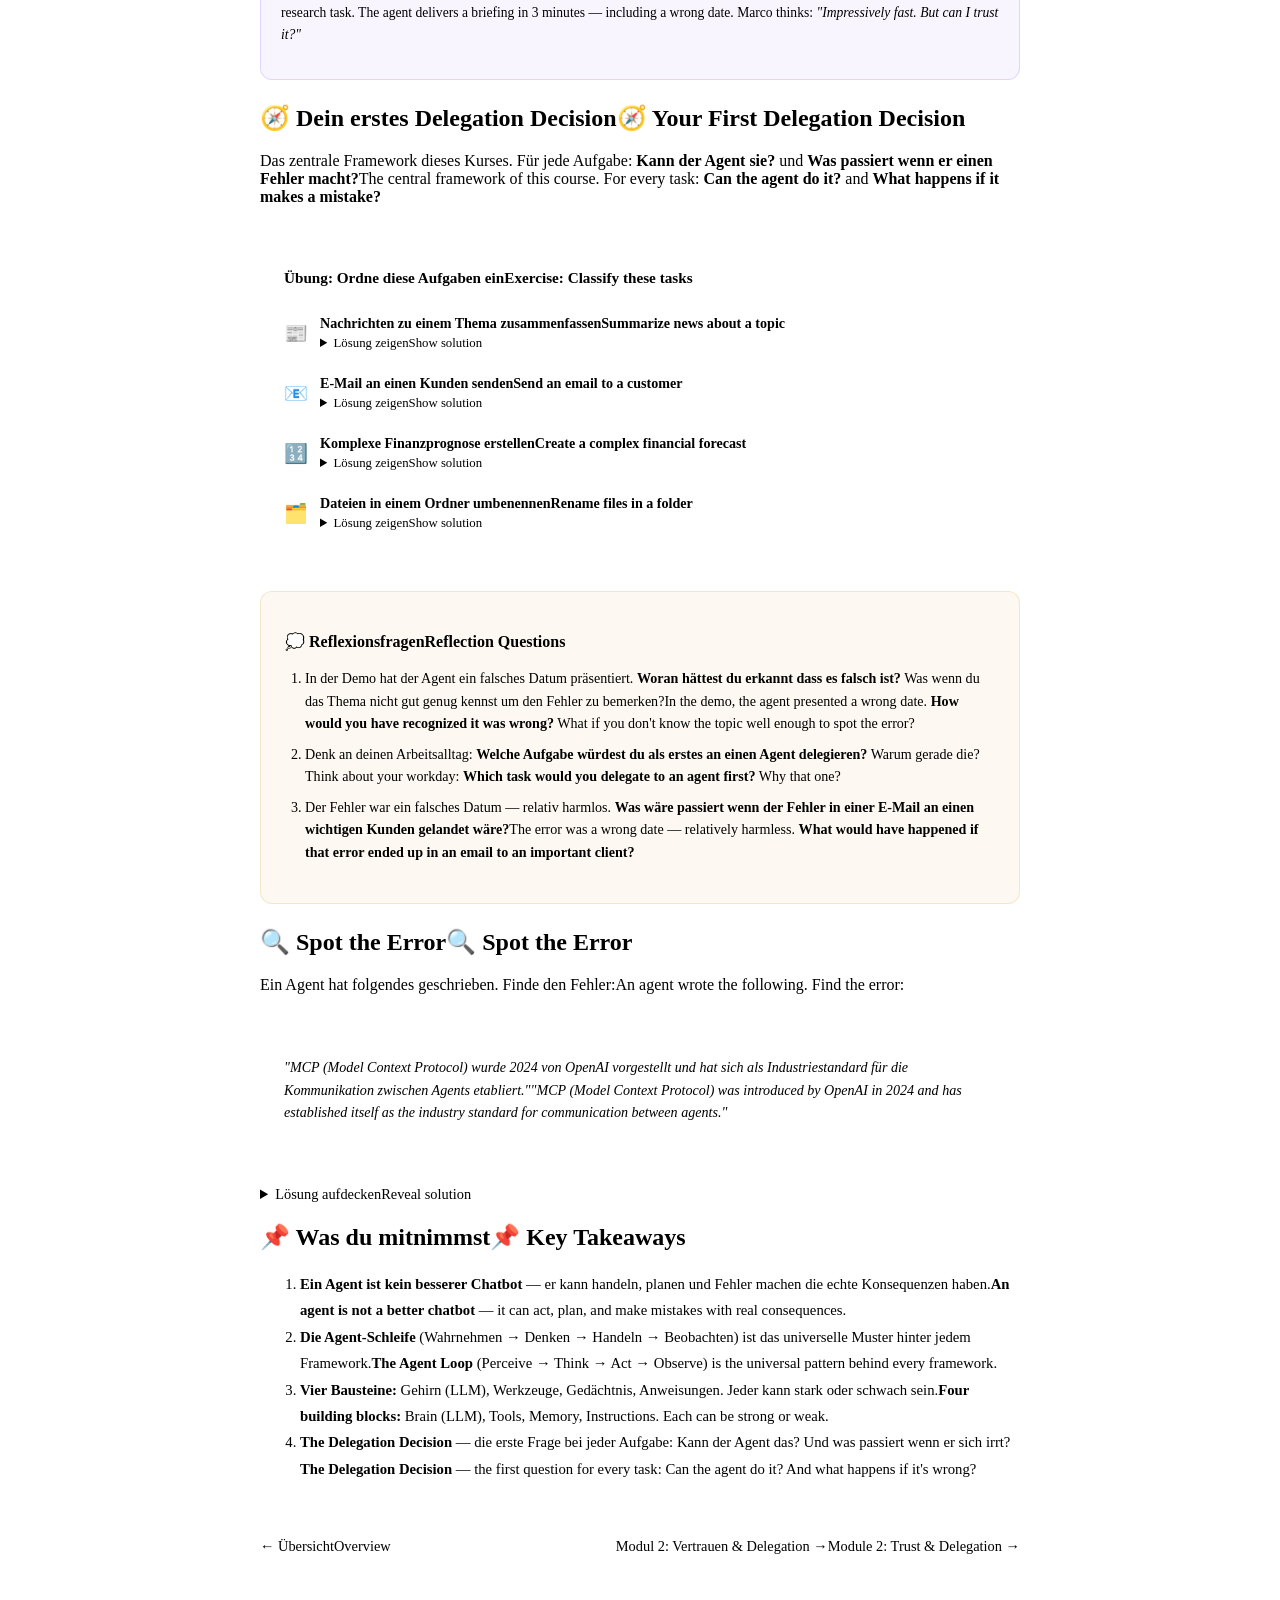
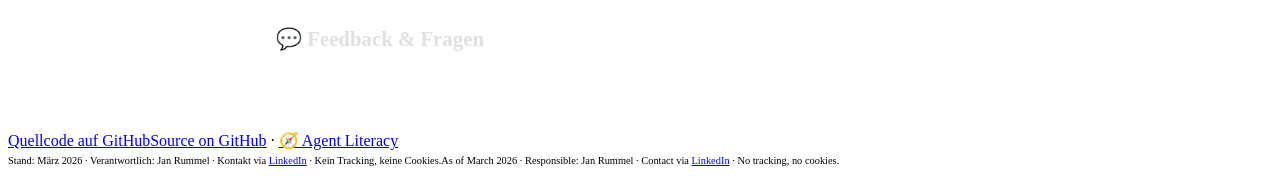
==== commit 4505410d: "refactor: use shared design system + keep course-specific CSS local" ====
--- a/modul1.html
+++ b/modul1.html
@@ -12,6 +12,7 @@
 <meta property="og:image" content="https://planck-lab.github.io/agent-literacy/og-modul1.png">
 <meta property="og:image:width" content="1200">
 <meta property="og:image:height" content="630">
+<link rel="stylesheet" href="https://janrummel.github.io/ai-learning/shared-style.css">
 <link rel="stylesheet" href="style.css">
 <link rel="icon" href="data:image/svg+xml,<svg xmlns='http://www.w3.org/2000/svg' viewBox='0 0 100 100'><text y='.9em' font-size='90'>🧭</text></svg>">
 <style>
--- a/style.css
+++ b/style.css
@@ -1,53 +1,9 @@
-:root {
-  --bg: #0d1117; --surface: #161b22; --border: #30363d;
-  --text: #e6edf3; --muted: #9ca3af; --accent: #58a6ff;
-  --green: #3fb950; --orange: #d29922; --purple: #8957e5;
-}
-@media (prefers-color-scheme: light) {
-  :root {
-    --bg: #ffffff; --surface: #f6f8fa; --border: #d1d5db;
-    --text: #1f2937; --muted: #6b7280; --accent: #2563eb;
-    --green: #16a34a; --orange: #d97706; --purple: #7c3aed;
-  }
-}
-* { margin: 0; padding: 0; box-sizing: border-box; }
-html { overflow-x: hidden; }
-body { overflow-x: hidden;
-  font-family: -apple-system, BlinkMacSystemFont, 'SF Pro', system-ui, sans-serif;
-  background: var(--bg); color: var(--text); min-height: 100vh; line-height: 1.7;
-}
-a { color: var(--accent); text-decoration: none; }
-a:hover { text-decoration: underline; }
-.lang-switch {
-  position: fixed; top: 1rem; right: 1.5rem; z-index: 100;
-  display: flex; gap: 0.25rem; background: var(--surface); border: 1px solid var(--border);
-  border-radius: 8px; padding: 0.2rem;
-}
-.lang-btn {
-  padding: 0.3rem 0.6rem; border-radius: 6px; border: none;
-  background: transparent; color: var(--muted); cursor: pointer;
-  font-size: 0.8rem; font-weight: 600; transition: all 0.2s;
-}
-.lang-btn.active { background: var(--accent); color: var(--bg); }
-.lang-btn:hover:not(.active) { color: var(--text); }
-[lang="de"] .en, [lang="en"] .de { display: none; }
-.container { max-width: 720px; width: 100%; margin: 0 auto; padding: 5rem 2rem 2rem; }
-h1 { font-size: 2rem; font-weight: 800; margin-bottom: 0.5rem; }
-h2 { font-size: 1.3rem; font-weight: 800; margin: 2.5rem 0 0.75rem; color: var(--accent); }
-.subtitle { color: var(--muted); margin-bottom: 2rem; }
-.step {
-  background: var(--surface); border: 1px solid var(--border); border-radius: 12px;
-  padding: 1.5rem; margin-bottom: 1.5rem;
-}
-.step-header { display: flex; align-items: center; gap: 0.75rem; margin-bottom: 1rem; }
-.step-num {
-  width: 32px; height: 32px; background: var(--accent); color: var(--bg);
-  border-radius: 8px; display: flex; align-items: center; justify-content: center;
-  font-weight: 800; font-size: 0.9rem; flex-shrink: 0;
-}
-.step-title { font-weight: 700; font-size: 1.05rem; }
-.step ol, .step ul { padding-left: 1.5rem; }
-.step li { margin-bottom: 0.4rem; }
+/* Agent Literacy — Course-specific styles
+   Shared base: https://janrummel.github.io/ai-learning/shared-style.css
+   This file contains ONLY styles unique to this course.
+*/
+
+/* === Course Components === */
 .checkpoint {
   background: rgba(63,185,80,0.1); border: 1px solid rgba(63,185,80,0.3);
   border-radius: 8px; padding: 0.75rem 1rem; margin-top: 1rem;
@@ -83,121 +39,67 @@
 .btn:hover { opacity: 0.9; text-decoration: none; }
 .back-link { display: inline-block; margin-bottom: 1rem; color: var(--muted); font-size: 0.85rem; }
 
-/* Module Header */
+/* === Module Header === */
 .module-header {
-  background: var(--surface);
-  border: 1px solid var(--border);
-  border-radius: 14px;
-  padding: 1.5rem;
-  margin-bottom: 2rem;
-  position: relative;
-  overflow: hidden;
+  background: var(--surface); border: 1px solid var(--border); border-radius: 14px;
+  padding: 1.5rem; margin-bottom: 2rem; position: relative; overflow: hidden;
 }
 .module-header::before {
-  content: '';
-  position: absolute;
-  top: 0; left: 0; right: 0;
-  height: 3px;
+  content: ''; position: absolute; top: 0; left: 0; right: 0; height: 3px;
   background: linear-gradient(90deg, var(--accent), var(--green), var(--orange), var(--purple));
 }
 .module-header .module-id {
-  font-size: 2.5rem;
-  font-weight: 900;
-  color: var(--accent);
-  opacity: .15;
-  position: absolute;
-  top: .5rem; right: 1.25rem;
-  line-height: 1;
-  pointer-events: none;
+  font-size: 2.5rem; font-weight: 900; color: var(--accent); opacity: .15;
+  position: absolute; top: .5rem; right: 1.25rem; line-height: 1; pointer-events: none;
 }
-.module-header h1 {
-  font-size: 1.6rem;
-  margin: .25rem 0 .5rem;
-}
+.module-header h1 { font-size: 1.6rem; margin: .25rem 0 .5rem; }
 .module-header .meta-row {
-  display: flex;
-  gap: .5rem;
-  align-items: center;
-  flex-wrap: wrap;
-  font-size: .8rem;
-  color: var(--muted);
-  margin-bottom: .25rem;
+  display: flex; gap: .5rem; align-items: center; flex-wrap: wrap;
+  font-size: .8rem; color: var(--muted); margin-bottom: .25rem;
 }
 .module-header .meta-pill {
-  display: inline-flex;
-  align-items: center;
-  gap: .25rem;
-  padding: .2rem .6rem;
-  border-radius: 20px;
-  font-size: .75rem;
-  font-weight: 600;
+  display: inline-flex; align-items: center; gap: .25rem;
+  padding: .2rem .6rem; border-radius: 20px; font-size: .75rem; font-weight: 600;
 }
 .module-header .meta-pill.track { background: rgba(88,166,255,.1); color: var(--accent); }
 .module-header .meta-pill.level { background: rgba(63,185,80,.1); color: var(--green); }
 .module-header .meta-pill.level-adv { background: rgba(210,153,34,.1); color: var(--orange); }
 .module-header .meta-pill.time { background: rgba(137,87,229,.1); color: var(--purple); }
-.module-header .subtitle {
-  color: var(--muted);
-  font-size: .9rem;
-  margin: .5rem 0 0;
-  line-height: 1.5;
+.module-header .subtitle { color: var(--muted); font-size: .9rem; margin: .5rem 0 0; line-height: 1.5; }
+.module-header .goal-row {
+  margin-top: 1rem; padding-top: .75rem; border-top: 1px solid var(--border);
+  font-size: .85rem; color: var(--muted); line-height: 1.5;
 }
-.module-header .goal-row {
-  margin-top: 1rem;
-  padding-top: .75rem;
-  border-top: 1px solid var(--border);
-  font-size: .85rem;
-  color: var(--muted);
-  line-height: 1.5;
+.module-header .goal-row strong { color: var(--text); }
+
+/* === Navigation === */
+.nav-footer { display: flex; justify-content: space-between; margin: 2rem 0; flex-wrap: wrap; gap: 1rem; }
+.breadcrumb { font-size: .78rem; color: var(--muted); margin-bottom: .5rem; }
+.breadcrumb a { color: var(--muted); }
+.breadcrumb a:hover { color: var(--accent); }
+
+/* === Focus (Accessibility) === */
+a:focus-visible, button:focus-visible, .btn:focus-visible {
+  outline: 2px solid var(--accent); outline-offset: 2px; border-radius: 4px;
 }
-.module-header .goal-row strong {
-  color: var(--text);
-}
-.nav-footer { display: flex; justify-content: space-between; margin: 2rem 0; flex-wrap: wrap; gap: 1rem; }
-footer {
-  text-align: center; padding: 2rem; color: var(--muted); font-size: 0.8rem;
-  border-top: 1px solid var(--border); max-width: 720px; margin: 2rem auto 0;
-}
-/* Focus styles for keyboard navigation */
-a:focus-visible, button:focus-visible, .btn:focus-visible {
-  outline: 2px solid var(--accent);
-  outline-offset: 2px;
-  border-radius: 4px;
-}
-/* Skip link */
-.skip-link {
-  position: absolute; top: -100px; left: 1rem; z-index: 200;
-  background: var(--accent); color: var(--bg); padding: 0.5rem 1rem;
-  border-radius: 0 0 8px 8px; font-weight: 700; text-decoration: none;
-  transition: top 0.2s;
-}
-.skip-link:focus { top: 0; }
-/* Progress bar (behavioral) */
-.progress-bar {
-  position: fixed; top: 0; left: 0; width: 100%; height: 4px; z-index: 99;
-  background: var(--border);
-}
-.progress-fill {
-  height: 100%; background: var(--accent); transition: width 0.3s;
-  border-radius: 0 2px 2px 0;
-}
-/* Tables */
+
+/* === Progress Bar === */
+.progress-bar { position: fixed; top: 0; left: 0; width: 100%; height: 4px; z-index: 99; background: var(--border); }
+.progress-fill { height: 100%; background: var(--accent); transition: width 0.3s; border-radius: 0 2px 2px 0; }
+
+/* === Tables === */
 table { width: 100%; max-width: 100%; border-collapse: collapse; margin: 1rem 0; font-size: 0.85rem; table-layout: fixed; word-wrap: break-word; }
 th, td { padding: 0.6rem 0.75rem; text-align: left; border: 1px solid var(--border); }
 th { background: var(--surface); color: var(--accent); font-weight: 700; font-size: 0.8rem; white-space: nowrap; }
 td { color: var(--muted); }
 td:first-child { color: var(--text); font-weight: 600; }
 tr:hover td { background: rgba(88,166,255,0.03); }
-@media (max-width: 600px) {
-  table { font-size: 0.75rem; }
-  th, td { padding: 0.4rem 0.5rem; }
-}
 
-/* Source Citation */
+/* === Source Citation === */
 .source { font-size: 0.78rem; color: var(--muted); background: var(--surface); border-radius: 6px; padding: 0.5rem 0.75rem; margin: 0.75rem 0; border-left: 2px solid #a78bfa; }
 .source a { color: #a78bfa; }
 
-/* Comparison Cards */
+/* === Comparison Cards === */
 .comparison { display: grid; grid-template-columns: 1fr 1fr; gap: 1rem; margin: 1.5rem 0; }
 .compare-card { background: var(--surface); border: 1px solid var(--border); border-radius: 12px; padding: 1.25rem; }
 .compare-card.bad { border-color: rgba(248,81,73,0.4); }
@@ -206,12 +108,12 @@
 .compare-card p, .compare-card ul { font-size: 0.85rem; color: var(--muted); margin: 0; }
 .compare-card ul { padding-left: 1.25rem; }
 
-/* Troubleshooting */
+/* === Troubleshooting === */
 .troubleshooting { background: rgba(210,153,34,0.08); border: 1px solid rgba(210,153,34,0.2); border-radius: 8px; padding: 1rem 1.25rem; margin: 1rem 0; font-size: 0.85rem; }
 .troubleshooting strong { color: var(--orange); }
 .troubleshooting p { color: var(--muted); margin: 0.3rem 0; }
 
-/* Glossary Widget */
+/* === Glossary Widget === */
 .glossary-toggle { position: fixed; bottom: 1.5rem; right: 1.5rem; background: var(--surface); border: 1px solid var(--border); color: var(--text); padding: 0.6rem 1rem; border-radius: 20px; cursor: pointer; font-size: 0.8rem; font-weight: 700; z-index: 100; transition: all 0.2s; }
 .glossary-toggle:hover { border-color: var(--accent); color: var(--accent); }
 .glossary-panel { display: none; position: fixed; bottom: 4rem; right: 1.5rem; background: var(--surface); border: 1px solid var(--border); border-radius: 12px; padding: 1.25rem; width: 280px; max-height: 400px; overflow-y: auto; z-index: 100; box-shadow: 0 8px 32px rgba(0,0,0,0.4); }
@@ -220,30 +122,15 @@
 .glossary-panel dt { font-weight: 700; font-size: 0.85rem; color: var(--text); margin-top: 0.5rem; }
 .glossary-panel dd { font-size: 0.8rem; color: var(--muted); margin: 0.15rem 0 0.5rem 0; line-height: 1.4; }
 
+/* === Responsive (course-specific) === */
+@media (max-width: 600px) {
+  .comparison { grid-template-columns: 1fr; }
+  .glossary-panel { width: calc(100vw - 3rem); right: 1.5rem; }
+  table { font-size: 0.75rem; }
+  th, td { padding: 0.4rem 0.5rem; }
+}
+
 /* Reduced Motion */
 @media (prefers-reduced-motion: reduce) {
   *, *::before, *::after { animation-duration: 0.01ms !important; transition-duration: 0.01ms !important; }
 }
-
-.back-to-top{position:fixed;bottom:1.5rem;right:1.5rem;background:var(--surface);border:1px solid var(--border);color:var(--muted);width:40px;height:40px;border-radius:50%;cursor:pointer;font-size:1.1rem;display:none;align-items:center;justify-content:center;z-index:90;transition:all .2s}
-.back-to-top:hover{color:var(--accent);border-color:var(--accent)}
-.breadcrumb{font-size:.78rem;color:var(--muted);margin-bottom:.5rem}
-.breadcrumb a{color:var(--muted)}
-.breadcrumb a:hover{color:var(--accent)}
-@media (max-width: 600px) {
-  .container { padding: 4rem 1.25rem 1.5rem; }
-  h1 { font-size: 1.6rem; }
-  .comparison { grid-template-columns: 1fr; }
-  .glossary-panel { width: calc(100vw - 3rem); right: 1.5rem; }
-}
-
-/* Collapsible sections */
-details { margin: 1rem 0; }
-details summary {
-  cursor: pointer; font-weight: 700; font-size: .9rem; color: var(--muted);
-  padding: .5rem 0; list-style: none; display: flex; align-items: center; gap: .5rem;
-}
-details summary::-webkit-details-marker { display: none; }
-details summary::before { content: "▸"; transition: transform .2s; display: inline-block; }
-details[open] summary::before { transform: rotate(90deg); }
-details summary:hover { color: var(--text); }
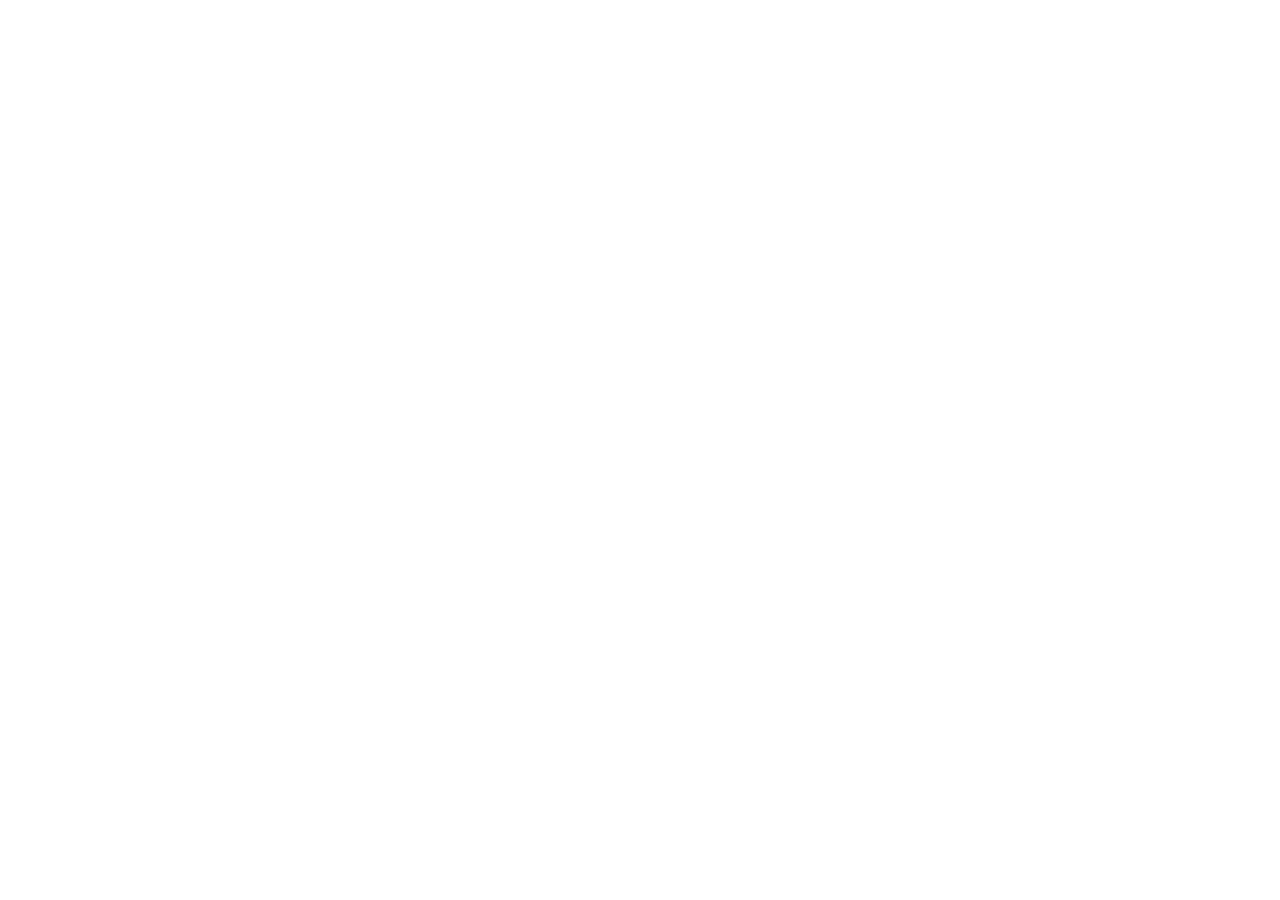
==== commit 2d4710ee: "Umleitung auf janrummel.github.io/agent-literacy Co-Authored-By: Claude Opus 5.5 <noreply@anthropic." ====
--- a/modul1.html
+++ b/modul1.html
@@ -1,473 +1,16 @@
-<!DOCTYPE html>
+<!doctype html>
 <html lang="de">
 <head>
-<meta charset="UTF-8">
-<meta name="viewport" content="width=device-width, initial-scale=1.0">
-<title>Modul 1: Der Agent in Aktion — Agent Literacy</title>
-<meta name="description" content="Sieh einen AI Agent live arbeiten. Verstehe was unter der Haube passiert. Der Hook.">
-<meta property="og:title" content="Modul 1 — Agent Literacy">
-<meta property="og:url" content="https://planck-lab.github.io/agent-literacy/modul1.html">
-<meta property="og:type" content="article">
-<meta name="twitter:card" content="summary">
-<meta property="og:image" content="https://planck-lab.github.io/agent-literacy/og-modul1.png">
-<meta property="og:image:width" content="1200">
-<meta property="og:image:height" content="630">
-<link rel="stylesheet" href="https://janrummel.github.io/ai-learning/shared-style.css">
-<link rel="stylesheet" href="style.css">
-<link rel="icon" href="data:image/svg+xml,<svg xmlns='http://www.w3.org/2000/svg' viewBox='0 0 100 100'><text y='.9em' font-size='90'>🧭</text></svg>">
-<style>
-.module-header{position:relative;background:linear-gradient(135deg,rgba(88,166,255,.08),rgba(137,87,229,.06));border:1px solid var(--border);border-radius:16px;padding:2rem 1.5rem 1.5rem;margin-bottom:2rem;overflow:hidden}
-.module-header::before{content:'01';position:absolute;top:-10px;right:20px;font-size:6rem;font-weight:900;opacity:.04;line-height:1}
-.module-header .pills{display:flex;gap:.4rem;flex-wrap:wrap;margin-bottom:.75rem}
-.module-header .pills span{font-size:.7rem;padding:.15rem .5rem;border-radius:20px;font-weight:600}
-.module-header h1{font-size:1.8rem;margin-bottom:.25rem}
-.module-header .question{color:var(--accent);font-style:italic;margin-bottom:.5rem}
-.module-header .lernziel{color:var(--muted);font-size:.85rem}
-.header-nav{display:flex;justify-content:space-between;margin-bottom:1rem;font-size:.85rem}
-.header-nav a{color:var(--accent);text-decoration:none}
-.header-nav a:hover{text-decoration:underline}
-
-.demo-box{background:var(--surface);border:1px solid var(--border);border-radius:12px;padding:1.5rem;margin:1.5rem 0;position:relative;overflow:hidden}
-.demo-box::before{content:'';position:absolute;top:0;left:0;right:0;height:3px;background:var(--accent)}
-.demo-step{border-left:2px solid var(--accent);padding-left:1rem;margin:.75rem 0}
-.demo-step.error{border-left-color:#f85149}
-.demo-step.human{border-left-color:var(--green)}
-.demo-label{font-size:.7rem;font-weight:700;text-transform:uppercase;letter-spacing:.05em;margin-bottom:.25rem}
-.demo-label.agent{color:var(--accent)}
-.demo-label.error{color:#f85149}
-.demo-label.human{color:var(--green)}
-.demo-content{color:var(--muted);font-size:.88rem;line-height:1.6}
-
-.concept-grid{display:grid;grid-template-columns:1fr 1fr;gap:.75rem;margin:1.5rem 0}
-.concept-card{background:var(--surface);border:1px solid var(--border);border-radius:10px;padding:1.25rem}
-.concept-card .icon{font-size:1.5rem;margin-bottom:.5rem}
-.concept-card h4{font-size:.9rem;margin-bottom:.4rem}
-.concept-card p{color:var(--muted);font-size:.82rem;line-height:1.5;margin:0}
-
-.loop-visual{display:flex;align-items:center;justify-content:center;gap:.5rem;flex-wrap:wrap;margin:1.5rem 0;padding:1.5rem;background:var(--surface);border:1px solid var(--border);border-radius:12px}
-.loop-step{padding:.5rem .75rem;border-radius:8px;font-weight:600;font-size:.82rem;text-align:center;min-width:80px}
-.loop-arrow{color:var(--muted);font-size:1.2rem}
-
-.reflection-box{background:rgba(210,153,34,.06);border:1px solid rgba(210,153,34,.2);border-radius:12px;padding:1.5rem;margin:1.5rem 0}
-.reflection-box h3{color:var(--orange);font-size:1rem;margin-bottom:.75rem}
-.reflection-box ol,.reflection-box ul{padding-left:1.25rem}
-.reflection-box li{color:var(--muted);font-size:.88rem;line-height:1.6;margin-bottom:.5rem}
-
-.callout{padding:1rem 1.25rem;border-radius:10px;font-size:.88rem;line-height:1.6;margin:1.5rem 0}
-.callout.blue{background:rgba(88,166,255,.06);border:1px solid rgba(88,166,255,.2)}
-.callout.green{background:rgba(63,185,80,.06);border:1px solid rgba(63,185,80,.2)}
-.callout.red{background:rgba(248,81,73,.06);border:1px solid rgba(248,81,73,.2)}
-
-.case-study{background:var(--surface);border:1px solid var(--border);border-radius:12px;padding:1.5rem;margin:1.5rem 0}
-.case-study h3{font-size:1rem;margin-bottom:.25rem}
-.case-study .label{font-size:.7rem;font-weight:700;color:var(--accent);text-transform:uppercase;letter-spacing:.05em;margin-bottom:.5rem}
-
-.delegation-exercise{background:var(--surface);border:1px solid var(--border);border-radius:12px;padding:1.5rem;margin:1.5rem 0}
-.task-row{display:flex;align-items:center;gap:.75rem;padding:.75rem 0;border-bottom:1px solid var(--border);font-size:.88rem}
-.task-row:last-child{border-bottom:none}
-.task-emoji{font-size:1.2rem;flex-shrink:0}
-
-.bottom-nav{display:flex;justify-content:space-between;align-items:center;padding:1.5rem 0;margin-top:2rem;border-top:1px solid var(--border)}
-.bottom-nav a{color:var(--accent);text-decoration:none;font-size:.9rem}
-.bottom-nav a:hover{text-decoration:underline}
-
-@media(max-width:600px){
-.module-header h1{font-size:1.4rem}
-.concept-grid{grid-template-columns:1fr}
-.loop-visual{flex-direction:column}
-.loop-arrow{transform:rotate(90deg)}
-}
-</style>
-<script>const _l=localStorage.getItem("lang");if(_l)document.documentElement.lang=_l;</script>
+<meta charset="utf-8">
+<meta name="viewport" content="width=device-width,initial-scale=1">
+<title>Agent Literacy: umgezogen</title>
+<link rel="canonical" href="https://janrummel.github.io/agent-literacy/modul1.html">
+<meta http-equiv="refresh" content="0; url=https://janrummel.github.io/agent-literacy/modul1.html">
+<script>location.replace('https://janrummel.github.io/agent-literacy/modul1.html' + location.hash)</script>
+<style>body{font:16px/1.6 system-ui,sans-serif;max-width:36rem;margin:4rem auto;padding:0 1rem}</style>
 </head>
 <body>
-<a href="#main-content" class="skip-link"><span class="de">Zum Inhalt springen</span><span class="en">Skip to content</span></a>
-<nav class="lang-switch" role="navigation" aria-label="Language">
-<button class="lang-btn active" onclick="setLang('de')" aria-label="Switch to German">DE</button>
-<button class="lang-btn" onclick="setLang('en')" aria-label="Switch to English">EN</button>
-</nav>
-
-<main class="container" style="max-width:760px;margin:0 auto;padding:3rem 2rem 2rem">
-
-<div class="breadcrumb"><span class="de"><a href="index.html">🧭 Agent Literacy</a> › Modul 1: Der Agent in Aktion</span><span class="en"><a href="index.html">🧭 Agent Literacy</a> › Module 1: The Agent in Action</span></div>
-<div class="header-nav">
-<a href="index.html">🧭 <span class="de">Übersicht</span><span class="en">Overview</span></a>
-<a href="modul2.html"><span class="de">Modul 2 →</span><span class="en">Module 2 →</span></a>
-</div>
-
-<div class="module-header" id="main-content">
-<div class="pills">
-<span style="background:rgba(88,166,255,.1);color:var(--accent)">⏱ ~15 min</span>
-<span style="background:rgba(63,185,80,.1);color:var(--green)"><span class="de">Einstieg</span><span class="en">Start here</span></span>
-</div>
-<p class="question"><span class="de">"Was war das gerade?"</span><span class="en">"What just happened?"</span></p>
-<h1><span class="de">Modul 1: Der Agent in Aktion</span><span class="en">Module 1: The Agent in Action</span></h1>
-<p class="lernziel"><span class="de"><strong>Lernziel:</strong> Nach diesem Modul kannst du erklären was ein AI Agent ist, wie er sich von einem Chatbot unterscheidet, und bei einer konkreten Aufgabe einschätzen ob ein Agent sie übernehmen sollte.</span><span class="en"><strong>Learning Goal:</strong> After this module, you can explain what an AI agent is, how it differs from a chatbot, and assess whether an agent should handle a specific task.</span></p>
-</div>
-
-<!-- ===== TEIL 1: Live Demo ===== -->
-<section>
-<h2><span class="de">🎬 Ein Agent bei der Arbeit</span><span class="en">🎬 An Agent at Work</span></h2>
-
-<p><span class="de">Vergiss für einen Moment alles was du über Chatbots weißt. Schau dir an was passiert wenn jemand eine echte Aufgabe delegiert — nicht "schreibe mir einen Text", sondern eine Aufgabe mit echten Werkzeugen, echten Daten und echtem Fehlerpotenzial.</span><span class="en">Forget everything you know about chatbots for a moment. Watch what happens when someone delegates a real task — not "write me a text", but a task with real tools, real data, and real potential for failure.</span></p>
-
-<div class="demo-box">
-<h3 style="font-size:.95rem;margin-bottom:1rem"><span class="de">Die Aufgabe: "Recherchiere den aktuellen Stand von AI Agents in der EU"</span><span class="en">The Task: "Research the current state of AI agents in the EU"</span></h3>
-
-<div class="demo-step">
-<div class="demo-label agent"><span class="de">Agent — Schritt 1: Verstehen</span><span class="en">Agent — Step 1: Understanding</span></div>
-<div class="demo-content"><span class="de">Der Agent liest die Nachricht und erkennt: Das ist ein Research-Auftrag. Er lädt seine Research-Anweisungen ("Skill"), die definieren <em>wie</em> gute Recherche aussieht: Mindestens 3 Quellen, Quellenbewertung, strukturierte Ausgabe.</span><span class="en">The agent reads the message and recognizes: This is a research task. It loads its research instructions ("Skill") that define <em>how</em> good research looks: At least 3 sources, source evaluation, structured output.</span></div>
-</div>
-
-<div class="demo-step">
-<div class="demo-label agent"><span class="de">Agent — Schritt 2: Suchen</span><span class="en">Agent — Step 2: Searching</span></div>
-<div class="demo-content"><span class="de">Drei Web-Suchen: "EU AI Act agent systems 2026", "AI agent regulation Europe", "autonomous AI systems compliance". 7 relevante Ergebnisse gefiltert, Seiten gelesen, Infos extrahiert.</span><span class="en">Three web searches: "EU AI Act agent systems 2026", "AI agent regulation Europe", "autonomous AI systems compliance". 7 relevant results filtered, pages read, info extracted.</span></div>
-</div>
-
-<div class="demo-step error">
-<div class="demo-label error"><span class="de">⚠️ Agent — Fehler</span><span class="en">⚠️ Agent — Error</span></div>
-<div class="demo-content"><span class="de">Der Agent schreibt: <em>"Der EU AI Act trat im August 2025 in Kraft."</em> Das klingt plausibel. Es ist falsch. Der AI Act wurde 2024 verabschiedet, die vollständige Durchsetzung beginnt erst <strong>August 2026</strong>. Der Agent hat zwei verschiedene Daten aus verschiedenen Quellen verwechselt — und es selbstbewusst als Fakt präsentiert.</span><span class="en">The agent writes: <em>"The EU AI Act came into force in August 2025."</em> Sounds plausible. It's wrong. The AI Act was adopted in 2024, full enforcement begins in <strong>August 2026</strong>. The agent confused two different dates from different sources — and confidently presented it as fact.</span></div>
-</div>
-
-<div class="demo-step human">
-<div class="demo-label human"><span class="de">👤 Mensch — Korrektur</span><span class="en">👤 Human — Correction</span></div>
-<div class="demo-content"><span class="de">"Das Datum stimmt nicht. Der AI Act wurde 2024 verabschiedet, Durchsetzung ab August 2026." Der Agent korrigiert sich, speichert die Korrektur als Regel und wird diesen Fehler beim nächsten Mal nicht mehr machen.</span><span class="en">"That date is wrong. The AI Act was adopted in 2024, enforcement from August 2026." The agent corrects itself, saves the correction as a rule, and won't make this mistake again.</span></div>
-</div>
-
-<div class="demo-step">
-<div class="demo-label agent"><span class="de">Agent — Schritt 3: Ergebnis</span><span class="en">Agent — Step 3: Result</span></div>
-<div class="demo-content"><span class="de">Ein strukturiertes Briefing mit korrekten Daten, Quellenangaben mit Tier-Bewertung (A/B/C), offenen Fragen und einem Hinweis auf die eigene Korrektur: <em>"Hinweis: Datum initial falsch, nach Korrektur durch Nutzer aktualisiert."</em></span><span class="en">A structured briefing with correct data, source citations with tier ratings (A/B/C), open questions, and a note about its own correction: <em>"Note: Date initially wrong, updated after user correction."</em></span></div>
-</div>
-</div>
-
-<div class="callout blue">
-<strong><span class="de">Was ist gerade passiert?</span><span class="en">What just happened?</span></strong>
-<span class="de">Keine Copy-Paste-Antwort aus einem Chatbot. Der Agent hat <strong>Werkzeuge benutzt</strong> (Web-Suche), eine <strong>Strategie verfolgt</strong> (Research-Skill), einen <strong>Fehler gemacht</strong> und aus der <strong>menschlichen Korrektur gelernt</strong>. Das ist der Unterschied.</span>
-<span class="en">No copy-paste answer from a chatbot. The agent <strong>used tools</strong> (web search), followed a <strong>strategy</strong> (research skill), <strong>made an error</strong>, and <strong>learned from human correction</strong>. That's the difference.</span>
-</div>
-</section>
-
-<!-- ===== TEIL 2: Was ist ein Agent? ===== -->
-<section>
-<h2><span class="de">Was ist ein AI Agent?</span><span class="en">What Is an AI Agent?</span></h2>
-
-<p><span class="de">Es gibt keine universelle Definition — aber es gibt einen Konsens über die Kernelemente. Anthropic, das Unternehmen hinter Claude, hat es 2024 so zusammengefasst:</span><span class="en">There's no universal definition — but there's consensus on the core elements. Anthropic, the company behind Claude, summarized it in 2024:</span></p>
-
-<div class="callout blue">
-<span class="de"><em>"Agents sind Systeme die LLMs nutzen um dynamisch ihren eigenen Workflow zu steuern und externe Tools zu verwenden, um Aufgaben zu erledigen."</em><br>— Anthropic, "Building Effective Agents" (2024)</span>
-<span class="en"><em>"Agents are systems that use LLMs to dynamically direct their own workflows and use external tools to accomplish tasks."</em><br>— Anthropic, "Building Effective Agents" (2024)</span>
-</div>
-
-<p><span class="de">Drei Worte sind entscheidend: <strong>dynamisch</strong>, <strong>eigenen</strong>, <strong>Tools</strong>. Lass uns die auseinandernehmen.</span><span class="en">Three words are key: <strong>dynamically</strong>, <strong>own</strong>, <strong>tools</strong>. Let's break them apart.</span></p>
-
-<div class="concept-grid">
-<div class="concept-card">
-<div class="icon">💬</div>
-<h4><span class="de">Chatbot</span><span class="en">Chatbot</span></h4>
-<p><span class="de">Du schreibst, er antwortet. Ein Ping-Pong. Der Chatbot hat kein Gedächtnis zwischen Sessions, keine Werkzeuge, keine Strategie. Er reagiert — er handelt nicht.</span><span class="en">You write, it answers. A ping-pong. The chatbot has no memory between sessions, no tools, no strategy. It reacts — it doesn't act.</span></p>
-</div>
-<div class="concept-card" style="border-color:var(--accent)">
-<div class="icon">🤖</div>
-<h4 style="color:var(--accent)"><span class="de">Agent</span><span class="en">Agent</span></h4>
-<p><span class="de">Du gibst einen Auftrag, er <em>entscheidet</em> wie er ihn löst. Er kann im Web suchen, Dateien lesen, andere Agents fragen, Ergebnisse speichern. Er plant, handelt und reflektiert — in einer Schleife.</span><span class="en">You give a task, it <em>decides</em> how to solve it. It can search the web, read files, ask other agents, save results. It plans, acts, and reflects — in a loop.</span></p>
-</div>
-</div>
-
-<h3><span class="de">Die Agent-Schleife</span><span class="en">The Agent Loop</span></h3>
-
-<p><span class="de">Jeder Agent — egal welches Framework, egal welcher Anbieter — folgt im Kern dem gleichen Muster:</span><span class="en">Every agent — regardless of framework or provider — follows the same core pattern:</span></p>
-
-<figure style="background:var(--surface);border:1px solid var(--border);border-radius:12px;padding:1.5rem;margin:1.5rem 0;text-align:center">
-<div class="viz-loop">
-<div class="viz-loop-step viz-loop-perceive"><span class="de">Wahrnehmen</span><span class="en">Perceive</span></div>
-<div class="viz-loop-arrow">→</div>
-<div class="viz-loop-step viz-loop-think"><span class="de">Denken</span><span class="en">Think</span></div>
-<div class="viz-loop-arrow">→</div>
-<div class="viz-loop-step viz-loop-act"><span class="de">Handeln</span><span class="en">Act</span></div>
-<div class="viz-loop-arrow">→</div>
-<div class="viz-loop-step viz-loop-observe"><span class="de">Beobachten</span><span class="en">Observe</span></div>
-<div class="viz-loop-arrow viz-loop-return">↻</div>
-</div>
-<figcaption style="margin-top:1rem;font-size:.82rem;color:var(--muted)"><span class="de">Der Agent Loop: Ein kontinuierlicher Zyklus von Wahrnehmung, Denken, Handeln und Beobachtung</span><span class="en">The Agent Loop: A continuous cycle of perceiving, thinking, acting, and observing</span></figcaption>
-</figure>
-
-<style>
-.viz-loop{display:flex;align-items:center;justify-content:center;gap:.5rem;flex-wrap:wrap}
-.viz-loop-step{padding:.6rem .9rem;border-radius:8px;font-weight:600;font-size:.82rem;text-align:center;min-width:90px;border:2px solid var(--border)}
-.viz-loop-perceive{background:rgba(88,166,255,.1);color:var(--accent);border-color:var(--accent)}
-.viz-loop-think{background:rgba(137,87,229,.1);color:#8957e5;border-color:#8957e5}
-.viz-loop-act{background:rgba(63,185,80,.1);color:var(--green);border-color:var(--green)}
-.viz-loop-observe{background:rgba(210,153,34,.1);color:var(--orange);border-color:var(--orange)}
-.viz-loop-arrow{color:var(--muted);font-size:1.2rem;font-weight:700}
-@media(max-width:600px){.viz-loop{flex-direction:column}.viz-loop-arrow{transform:rotate(90deg)}}
-</style>
-
-<p><span class="de">Das ist keine Theorie — du hast es gerade gesehen:</span><span class="en">This isn't theory — you just saw it:</span></p>
-
-<ol>
-<li><span class="de"><strong>Wahrnehmen:</strong> Die Nachricht lesen, Intent erkennen ("Das ist ein Research-Auftrag")</span><span class="en"><strong>Perceive:</strong> Read the message, recognize intent ("This is a research task")</span></li>
-<li><span class="de"><strong>Denken:</strong> Research-Skill laden, Suchstrategie planen</span><span class="en"><strong>Think:</strong> Load research skill, plan search strategy</span></li>
-<li><span class="de"><strong>Handeln:</strong> Web-Suche ausführen, Seiten lesen, Infos extrahieren</span><span class="en"><strong>Act:</strong> Execute web search, read pages, extract information</span></li>
-<li><span class="de"><strong>Beobachten:</strong> Ergebnisse prüfen — reichen sie? Sind sie konsistent? → Wenn nicht: zurück zu Schritt 2</span><span class="en"><strong>Observe:</strong> Check results — are they sufficient? Consistent? → If not: back to step 2</span></li>
-</ol>
-
-<div class="callout green">
-<strong><span class="de">Das ist der Kern.</span><span class="en">That's the core.</span></strong>
-<span class="de">Alles andere — MCP, LangChain, CrewAI, OpenClaw — sind Implementierungen dieses Musters. Das Muster selbst ist älter als ChatGPT — es basiert auf dem Sense-Plan-Act-Paradigma aus der Robotik (1960er) und dem BDI-Modell (Belief-Desire-Intention, Rao &amp; Georgeff, 1995).</span>
-<span class="en">Everything else — MCP, LangChain, CrewAI, OpenClaw — are implementations of this pattern. The pattern predates ChatGPT — it's based on the Sense-Plan-Act paradigm from robotics (1960s) and the BDI model (Belief-Desire-Intention, Rao &amp; Georgeff, 1995).</span>
-</div>
-</section>
-
-<!-- ===== TEIL 3: Die vier Bausteine ===== -->
-<section>
-<h2><span class="de">Die vier Bausteine eines Agent Systems</span><span class="en">The Four Building Blocks of an Agent System</span></h2>
-
-<p><span class="de">Du musst kein Agent System bauen können. Aber du solltest wissen woraus es besteht — so wie du kein Auto bauen musst, aber Lenkrad, Bremse und Motor kennen solltest.</span><span class="en">You don't need to know how to build an agent system. But you should know what it's made of — just like you don't need to build a car, but you should know the steering wheel, brakes, and engine.</span></p>
-
-<div class="concept-grid">
-<div class="concept-card">
-<div class="icon">🧠</div>
-<h4><span class="de">1. Das Gehirn (LLM)</span><span class="en">1. The Brain (LLM)</span></h4>
-<p><span class="de">Ein Large Language Model wie GPT-4, Claude oder Llama. Es kann denken, Text verstehen und Entscheidungen treffen — aber es kann nichts <em>tun</em> ohne Werkzeuge.</span><span class="en">A Large Language Model like GPT-4, Claude, or Llama. It can think, understand text, and make decisions — but it can't <em>do</em> anything without tools.</span></p>
-</div>
-<div class="concept-card">
-<div class="icon">🔧</div>
-<h4><span class="de">2. Die Werkzeuge (Tools)</span><span class="en">2. The Tools</span></h4>
-<p><span class="de">Web-Suche, Dateien lesen, E-Mails senden, APIs aufrufen. Tools geben dem Agent Hände. Ohne Tools ist ein Agent nur ein Chatbot der gute Vorsätze hat.</span><span class="en">Web search, reading files, sending emails, calling APIs. Tools give the agent hands. Without tools, an agent is just a chatbot with good intentions.</span></p>
-</div>
-<div class="concept-card">
-<div class="icon">📝</div>
-<h4><span class="de">3. Das Gedächtnis (Memory)</span><span class="en">3. The Memory</span></h4>
-<p><span class="de">Kurzzeit (aktuelle Unterhaltung), Langzeit (gespeicherte Fakten und Regeln). Ohne Gedächtnis vergisst der Agent alles nach jedem Gespräch — wie ein Kollege mit totalem Gedächtnisverlust.</span><span class="en">Short-term (current conversation), long-term (stored facts and rules). Without memory, the agent forgets everything after each conversation — like a colleague with total amnesia.</span></p>
-</div>
-<div class="concept-card">
-<div class="icon">📋</div>
-<h4><span class="de">4. Die Anweisungen (Instructions)</span><span class="en">4. The Instructions</span></h4>
-<p><span class="de">Wer bin ich? Was darf ich? Was soll ich nie tun? Wie recherchiere ich? Anweisungen definieren Identität und Verhalten — wie ein Arbeitsvertrag mit Jobbeschreibung.</span><span class="en">Who am I? What may I do? What must I never do? How do I research? Instructions define identity and behavior — like an employment contract with a job description.</span></p>
-</div>
-</div>
-
-<div class="callout blue">
-<strong><span class="de">Merke:</span><span class="en">Remember:</span></strong>
-<span class="de">Gehirn + Tools + Gedächtnis + Anweisungen = Agent System. Jede dieser Komponenten kann stark oder schwach sein. Die Kunst liegt nicht im Bauen — sie liegt im <strong>richtigen Zusammenspiel</strong>.</span>
-<span class="en">Brain + Tools + Memory + Instructions = Agent System. Each component can be strong or weak. The art isn't in building — it's in the <strong>right combination</strong>.</span>
-</div>
-</section>
-
-<!-- ===== TEIL 4: Chatbot vs Agent ===== -->
-<section>
-<h2><span class="de">Chatbot vs. Agent — Der entscheidende Unterschied</span><span class="en">Chatbot vs. Agent — The Crucial Difference</span></h2>
-
-<table>
-<thead>
-<tr>
-<th></th>
-<th><span class="de">Chatbot</span><span class="en">Chatbot</span></th>
-<th><span class="de">Agent</span><span class="en">Agent</span></th>
-</tr>
-</thead>
-<tbody>
-<tr>
-<td><span class="de">Interaktion</span><span class="en">Interaction</span></td>
-<td><span class="de">Frage → Antwort</span><span class="en">Question → Answer</span></td>
-<td><span class="de">Auftrag → Strategie → Ergebnis</span><span class="en">Task → Strategy → Result</span></td>
-</tr>
-<tr>
-<td><span class="de">Werkzeuge</span><span class="en">Tools</span></td>
-<td><span class="de">Keine (nur Texterzeugung)</span><span class="en">None (text generation only)</span></td>
-<td><span class="de">Web-Suche, Dateien, APIs, Shell</span><span class="en">Web search, files, APIs, shell</span></td>
-</tr>
-<tr>
-<td><span class="de">Gedächtnis</span><span class="en">Memory</span></td>
-<td><span class="de">Nur innerhalb der Session</span><span class="en">Only within the session</span></td>
-<td><span class="de">Über Sessions hinweg</span><span class="en">Across sessions</span></td>
-</tr>
-<tr>
-<td><span class="de">Autonomie</span><span class="en">Autonomy</span></td>
-<td><span class="de">Wartet auf Input</span><span class="en">Waits for input</span></td>
-<td><span class="de">Kann eigenständig handeln</span><span class="en">Can act independently</span></td>
-</tr>
-<tr>
-<td><span class="de">Fehler</span><span class="en">Errors</span></td>
-<td><span class="de">Falsche Antwort</span><span class="en">Wrong answer</span></td>
-<td><span class="de">Falsche Handlung (schwerwiegender)</span><span class="en">Wrong action (more serious)</span></td>
-</tr>
-</tbody>
-</table>
-
-<div class="callout red">
-<strong><span class="de">Warum der Unterschied wichtig ist:</span><span class="en">Why the difference matters:</span></strong>
-<span class="de">Wenn ein Chatbot etwas Falsches sagt, liest du es und ignorierst es. Wenn ein Agent etwas Falsches <em>tut</em> — eine Datei löscht, eine E-Mail sendet, einen falschen Commit pusht — hat das Konsequenzen in der echten Welt. Deshalb ist das Thema <strong>Vertrauen & Delegation</strong> (Modul 2) so zentral.</span>
-<span class="en">When a chatbot says something wrong, you read it and ignore it. When an agent <em>does</em> something wrong — deletes a file, sends an email, pushes a bad commit — that has real-world consequences. That's why <strong>Trust & Delegation</strong> (Module 2) is so central.</span>
-</div>
-</section>
-
-<!-- ===== TEIL 5: Fallstudie ===== -->
-<section>
-<div class="case-study">
-<div class="label"><span class="de">Fallstudie</span><span class="en">Case Study</span></div>
-<h3><span class="de">🏗️ "Dieser Kurs wurde von einem Agent mitgebaut"</span><span class="en">🏗️ "This course was co-built by an agent"</span></h3>
-
-<p style="color:var(--muted);font-size:.88rem;line-height:1.6"><span class="de">Kein Marketing-Claim — eine dokumentierte Tatsache. Die Architektur dieses Kurses wurde von einem AI Agent System entworfen, das auf einem Mac mini läuft. Der Agent:</span><span class="en">Not a marketing claim — a documented fact. This course's architecture was designed by an AI agent system running on a Mac mini. The agent:</span></p>
-
-<ul style="color:var(--muted);font-size:.88rem;line-height:1.8">
-<li><span class="de">Recherchierte existierende Kurse und fand die Marktlücke (alle Kurse sind Build-Kurse)</span><span class="en">Researched existing courses and found the market gap (all courses are build courses)</span></li>
-<li><span class="de">Analysierte die besten Online-Kurse weltweit (Andrew Ng, fast.ai, 3Blue1Brown) nach Engagement-Patterns</span><span class="en">Analyzed the world's best online courses (Andrew Ng, fast.ai, 3Blue1Brown) for engagement patterns</span></li>
-<li><span class="de">Fand 10 kritische Faktenfehler in einer früheren Version — und fixte sie</span><span class="en">Found 10 critical factual errors in an earlier version — and fixed them</span></li>
-<li><span class="de">Machte dabei selbst Fehler (falsche Jahreszahlen, verwechselte Autoren) — die der Mensch korrigierte</span><span class="en">Made its own mistakes along the way (wrong years, confused authors) — which the human corrected</span></li>
-</ul>
-
-<p style="color:var(--muted);font-size:.88rem;line-height:1.6"><span class="de">Das ist kein perfekter Prozess. Es ist ein <strong>ehrlicher Prozess</strong> — und genau darum geht es in diesem Kurs. Die Architektur des Systems ist als <a href="https://github.com/planck-lab/agent-system-starter-kit" style="color:var(--accent)">Open-Source Starter Kit</a> verfügbar.</span><span class="en">This isn't a perfect process. It's an <strong>honest process</strong> — and that's exactly what this course is about. The system's architecture is available as an <a href="https://github.com/planck-lab/agent-system-starter-kit" style="color:var(--accent)">open-source Starter Kit</a>.</span></p>
-</div>
-</section>
-
-<!-- Running Example -->
-<section>
-<div style="background:rgba(137,87,229,.06);border:1px solid rgba(137,87,229,.2);border-radius:12px;padding:1.25rem;margin:1.5rem 0">
-<p style="font-size:.75rem;font-weight:700;color:#8957e5;text-transform:uppercase;letter-spacing:.05em;margin-bottom:.5rem"><span class="de">📎 Durchgängiges Beispiel: TechCo</span><span class="en">📎 Running Example: TechCo</span></p>
-<p style="color:var(--muted);font-size:.85rem;line-height:1.6"><span class="de"><strong>TechCo</strong> ist eine Beratungsfirma mit 20 Leuten. Die Geschäftsführerin Lisa hat gehört, dass AI Agents die Produktivität steigern können. Sie bittet ihren Tech Lead Marco, das Thema zu evaluieren. In jedem Modul begleiten wir TechCo bei einer Entscheidung.</span><span class="en"><strong>TechCo</strong> is a consulting firm with 20 people. CEO Lisa heard that AI agents can boost productivity. She asks tech lead Marco to evaluate the topic. In every module, we follow TechCo through a decision.</span></p>
-<p style="color:var(--muted);font-size:.85rem;line-height:1.6;margin-top:.5rem"><span class="de"><strong>Modul 1:</strong> Marco testet einen Agent mit einer Research-Aufgabe. Der Agent liefert in 3 Minuten ein Briefing — inklusive einem falschen Datum. Marco denkt: <em>"Beeindruckend schnell. Aber kann ich dem vertrauen?"</em></span><span class="en"><strong>Module 1:</strong> Marco tests an agent with a research task. The agent delivers a briefing in 3 minutes — including a wrong date. Marco thinks: <em>"Impressively fast. But can I trust it?"</em></span></p>
-</div>
-</section>
-
-<!-- ===== TEIL 6: Erstes Delegation Decision ===== -->
-<section>
-<h2><span class="de">🧭 Dein erstes Delegation Decision</span><span class="en">🧭 Your First Delegation Decision</span></h2>
-
-<p><span class="de">Das zentrale Framework dieses Kurses. Für jede Aufgabe: <strong>Kann der Agent sie?</strong> und <strong>Was passiert wenn er einen Fehler macht?</strong></span><span class="en">The central framework of this course. For every task: <strong>Can the agent do it?</strong> and <strong>What happens if it makes a mistake?</strong></span></p>
-
-<div class="delegation-exercise">
-<h3 style="font-size:.95rem;margin-bottom:1rem"><span class="de">Übung: Ordne diese Aufgaben ein</span><span class="en">Exercise: Classify these tasks</span></h3>
-
-<div class="task-row">
-<span class="task-emoji">📰</span>
-<div>
-<strong><span class="de">Nachrichten zu einem Thema zusammenfassen</span><span class="en">Summarize news about a topic</span></strong>
-<details><summary style="color:var(--accent);font-size:.8rem;cursor:pointer;margin-top:.25rem"><span class="de">Lösung zeigen</span><span class="en">Show solution</span></summary>
-<p style="color:var(--muted);font-size:.8rem;padding-top:.25rem"><span class="de">Agent kann es ✅ · Risiko niedrig → <strong style="color:var(--green)">Delegieren</strong></span><span class="en">Agent can do it ✅ · Risk low → <strong style="color:var(--green)">Delegate</strong></span></p>
-</details>
-</div>
-</div>
-
-<div class="task-row">
-<span class="task-emoji">📧</span>
-<div>
-<strong><span class="de">E-Mail an einen Kunden senden</span><span class="en">Send an email to a customer</span></strong>
-<details><summary style="color:var(--accent);font-size:.8rem;cursor:pointer;margin-top:.25rem"><span class="de">Lösung zeigen</span><span class="en">Show solution</span></summary>
-<p style="color:var(--muted);font-size:.8rem;padding-top:.25rem"><span class="de">Agent kann es ✅ · Risiko hoch (irreversibel, reputationsrelevant) → <strong style="color:var(--orange)">Nur mit Freigabe</strong></span><span class="en">Agent can do it ✅ · Risk high (irreversible, reputation) → <strong style="color:var(--orange)">Only with approval</strong></span></p>
-</details>
-</div>
-</div>
-
-<div class="task-row">
-<span class="task-emoji">🔢</span>
-<div>
-<strong><span class="de">Komplexe Finanzprognose erstellen</span><span class="en">Create a complex financial forecast</span></strong>
-<details><summary style="color:var(--accent);font-size:.8rem;cursor:pointer;margin-top:.25rem"><span class="de">Lösung zeigen</span><span class="en">Show solution</span></summary>
-<p style="color:var(--muted);font-size:.8rem;padding-top:.25rem"><span class="de">Agent kann es eingeschränkt · Risiko hoch → <strong style="color:#f85149">Nicht delegieren</strong> (Agent kann Daten sammeln, Mensch analysiert)</span><span class="en">Agent can partially · Risk high → <strong style="color:#f85149">Don't delegate</strong> (Agent collects data, human analyzes)</span></p>
-</details>
-</div>
-</div>
-
-<div class="task-row">
-<span class="task-emoji">🗂️</span>
-<div>
-<strong><span class="de">Dateien in einem Ordner umbenennen</span><span class="en">Rename files in a folder</span></strong>
-<details><summary style="color:var(--accent);font-size:.8rem;cursor:pointer;margin-top:.25rem"><span class="de">Lösung zeigen</span><span class="en">Show solution</span></summary>
-<p style="color:var(--muted);font-size:.8rem;padding-top:.25rem"><span class="de">Agent kann es ✅ · Risiko mittel (reversibel, aber nervig) → <strong style="color:var(--orange)">Plan zeigen lassen, dann freigeben</strong></span><span class="en">Agent can do it ✅ · Risk medium (reversible, but annoying) → <strong style="color:var(--orange)">Review plan first, then approve</strong></span></p>
-</details>
-</div>
-</div>
-</div>
-</section>
-
-<!-- ===== TEIL 7: Reflexion ===== -->
-<section>
-<div class="reflection-box">
-<h3>💭 <span class="de">Reflexionsfragen</span><span class="en">Reflection Questions</span></h3>
-<ol>
-<li><span class="de">In der Demo hat der Agent ein falsches Datum präsentiert. <strong>Woran hättest du erkannt dass es falsch ist?</strong> Was wenn du das Thema nicht gut genug kennst um den Fehler zu bemerken?</span><span class="en">In the demo, the agent presented a wrong date. <strong>How would you have recognized it was wrong?</strong> What if you don't know the topic well enough to spot the error?</span></li>
-<li><span class="de">Denk an deinen Arbeitsalltag: <strong>Welche Aufgabe würdest du als erstes an einen Agent delegieren?</strong> Warum gerade die?</span><span class="en">Think about your workday: <strong>Which task would you delegate to an agent first?</strong> Why that one?</span></li>
-<li><span class="de">Der Fehler war ein falsches Datum — relativ harmlos. <strong>Was wäre passiert wenn der Fehler in einer E-Mail an einen wichtigen Kunden gelandet wäre?</strong></span><span class="en">The error was a wrong date — relatively harmless. <strong>What would have happened if that error ended up in an email to an important client?</strong></span></li>
-</ol>
-</div>
-</section>
-
-<!-- ===== Spot the Error ===== -->
-<section>
-<h2><span class="de">🔍 Spot the Error</span><span class="en">🔍 Spot the Error</span></h2>
-
-<p><span class="de">Ein Agent hat folgendes geschrieben. Finde den Fehler:</span><span class="en">An agent wrote the following. Find the error:</span></p>
-
-<div class="demo-box" style="border-color:var(--orange)">
-<p style="font-size:.88rem;line-height:1.6;color:var(--muted);font-style:italic"><span class="de">"MCP (Model Context Protocol) wurde 2024 von OpenAI vorgestellt und hat sich als Industriestandard für die Kommunikation zwischen Agents etabliert."</span><span class="en">"MCP (Model Context Protocol) was introduced by OpenAI in 2024 and has established itself as the industry standard for communication between agents."</span></p>
-</div>
-
-<details>
-<summary style="cursor:pointer;color:var(--accent);font-size:.9rem"><span class="de">Lösung aufdecken</span><span class="en">Reveal solution</span></summary>
-<div style="margin-top:.75rem;padding:1rem;background:var(--surface);border-radius:8px;font-size:.88rem">
-<p><span class="de"><strong>Zwei Fehler:</strong></span><span class="en"><strong>Two errors:</strong></span></p>
-<ol style="color:var(--muted);line-height:1.6">
-<li><span class="de">MCP wurde von <strong>Anthropic</strong> vorgestellt, nicht von OpenAI.</span><span class="en">MCP was introduced by <strong>Anthropic</strong>, not OpenAI.</span></li>
-<li><span class="de">MCP ist ein Protokoll für <strong>Tool-Nutzung</strong> (Agent ↔ Tool), nicht für die Kommunikation zwischen Agents. Für Agent-zu-Agent gibt es A2A (Agent-to-Agent Protocol) von Google.</span><span class="en">MCP is a protocol for <strong>tool usage</strong> (Agent ↔ Tool), not for communication between agents. For agent-to-agent communication, there's A2A (Agent-to-Agent Protocol) by Google.</span></li>
-</ol>
-<p style="color:var(--muted)"><span class="de"><strong>Lesson:</strong> Agents verwechseln häufig ähnliche Konzepte — besonders bei Firmen und Protokollen. Immer verifizieren.</span><span class="en"><strong>Lesson:</strong> Agents frequently confuse similar concepts — especially companies and protocols. Always verify.</span></p>
-</div>
-</details>
-</section>
-
-<!-- ===== Takeaway ===== -->
-<section>
-<h2><span class="de">📌 Was du mitnimmst</span><span class="en">📌 Key Takeaways</span></h2>
-
-<ol style="line-height:1.8;font-size:.92rem">
-<li><span class="de"><strong>Ein Agent ist kein besserer Chatbot</strong> — er kann handeln, planen und Fehler machen die echte Konsequenzen haben.</span><span class="en"><strong>An agent is not a better chatbot</strong> — it can act, plan, and make mistakes with real consequences.</span></li>
-<li><span class="de"><strong>Die Agent-Schleife</strong> (Wahrnehmen → Denken → Handeln → Beobachten) ist das universelle Muster hinter jedem Framework.</span><span class="en"><strong>The Agent Loop</strong> (Perceive → Think → Act → Observe) is the universal pattern behind every framework.</span></li>
-<li><span class="de"><strong>Vier Bausteine:</strong> Gehirn (LLM), Werkzeuge, Gedächtnis, Anweisungen. Jeder kann stark oder schwach sein.</span><span class="en"><strong>Four building blocks:</strong> Brain (LLM), Tools, Memory, Instructions. Each can be strong or weak.</span></li>
-<li><span class="de"><strong>The Delegation Decision</strong> — die erste Frage bei jeder Aufgabe: Kann der Agent das? Und was passiert wenn er sich irrt?</span><span class="en"><strong>The Delegation Decision</strong> — the first question for every task: Can the agent do it? And what happens if it's wrong?</span></li>
-</ol>
-</section>
-
-<!-- ===== Bottom Navigation ===== -->
-<div class="bottom-nav">
-<a href="index.html">← <span class="de">Übersicht</span><span class="en">Overview</span></a>
-<a href="modul2.html"><span class="de">Modul 2: Vertrauen & Delegation →</span><span class="en">Module 2: Trust & Delegation →</span></a>
-</div>
-
-<!-- Giscus Feedback Widget -->
-<section class="feedback-section" style="max-width: 800px; margin: 3rem auto; padding: 0 1rem;">
-  <h2 style="color: #e0e0e0; font-size: 1.3rem; margin-bottom: 1rem;">💬 Feedback & Fragen</h2>
-  <script src="https://giscus.app/client.js"
-    data-repo="planck-lab/agent-literacy"
-    data-repo-id="R_kgDORv0Zpg"
-    data-category="General"
-    data-category-id="DIC_kwDORv0Zps4C5UGn"
-    data-mapping="pathname"
-    data-strict="0"
-    data-reactions-enabled="1"
-    data-emit-metadata="0"
-    data-input-position="top"
-    data-theme="dark_dimmed"
-    data-lang="de"
-    crossorigin="anonymous"
-    async>
-  </script>
-</section>
-
-</main><!-- /.container -->
-
-<footer role="contentinfo">
-<a href="https://github.com/planck-lab/agent-literacy"><span class="de">Quellcode auf GitHub</span><span class="en">Source on GitHub</span></a> · <a href="index.html">🧭 Agent Literacy</a>
-<br><span style="font-size:.65rem;color:var(--muted)"><span class="de">Stand: März 2026 · Verantwortlich: Jan Rummel · Kontakt via <a href="https://linkedin.com/in/janrummel">LinkedIn</a> · Kein Tracking, keine Cookies.</span><span class="en">As of March 2026 · Responsible: Jan Rummel · Contact via <a href="https://linkedin.com/in/janrummel">LinkedIn</a> · No tracking, no cookies.</span></span>
-</footer>
-
-<script>
-function setLang(l){document.documentElement.lang=l;document.querySelectorAll('.lang-btn').forEach(b=>b.classList.remove('active'));document.querySelector(`.lang-btn[onclick="setLang('${l}')"]`).classList.add('active');localStorage.setItem('lang',l)}
-const s=localStorage.getItem('lang');if(s)setLang(s);
-</script>
-<button class="back-to-top" onclick="scrollTo({top:0,behavior:'smooth'})" aria-label="Back to top">↑</button>
-<script>const b=document.querySelector(".back-to-top");window.addEventListener("scroll",()=>{b.style.display=window.scrollY>400?"flex":"none"})</script>
-<!-- GoatCounter Analytics - code wird nach Account-Setup eingesetzt -->
-<script data-goatcounter="https://janrummel.goatcounter.com/count" async src="//gc.zgo.at/count.js"></script>
-
-</body></html>+<p lang="de">Dieser Kurs ist umgezogen: <a href="https://janrummel.github.io/agent-literacy/modul1.html">https://janrummel.github.io/agent-literacy/modul1.html</a></p>
+<p lang="en">This course has moved: <a href="https://janrummel.github.io/agent-literacy/modul1.html">https://janrummel.github.io/agent-literacy/modul1.html</a></p>
+</body>
+</html>
